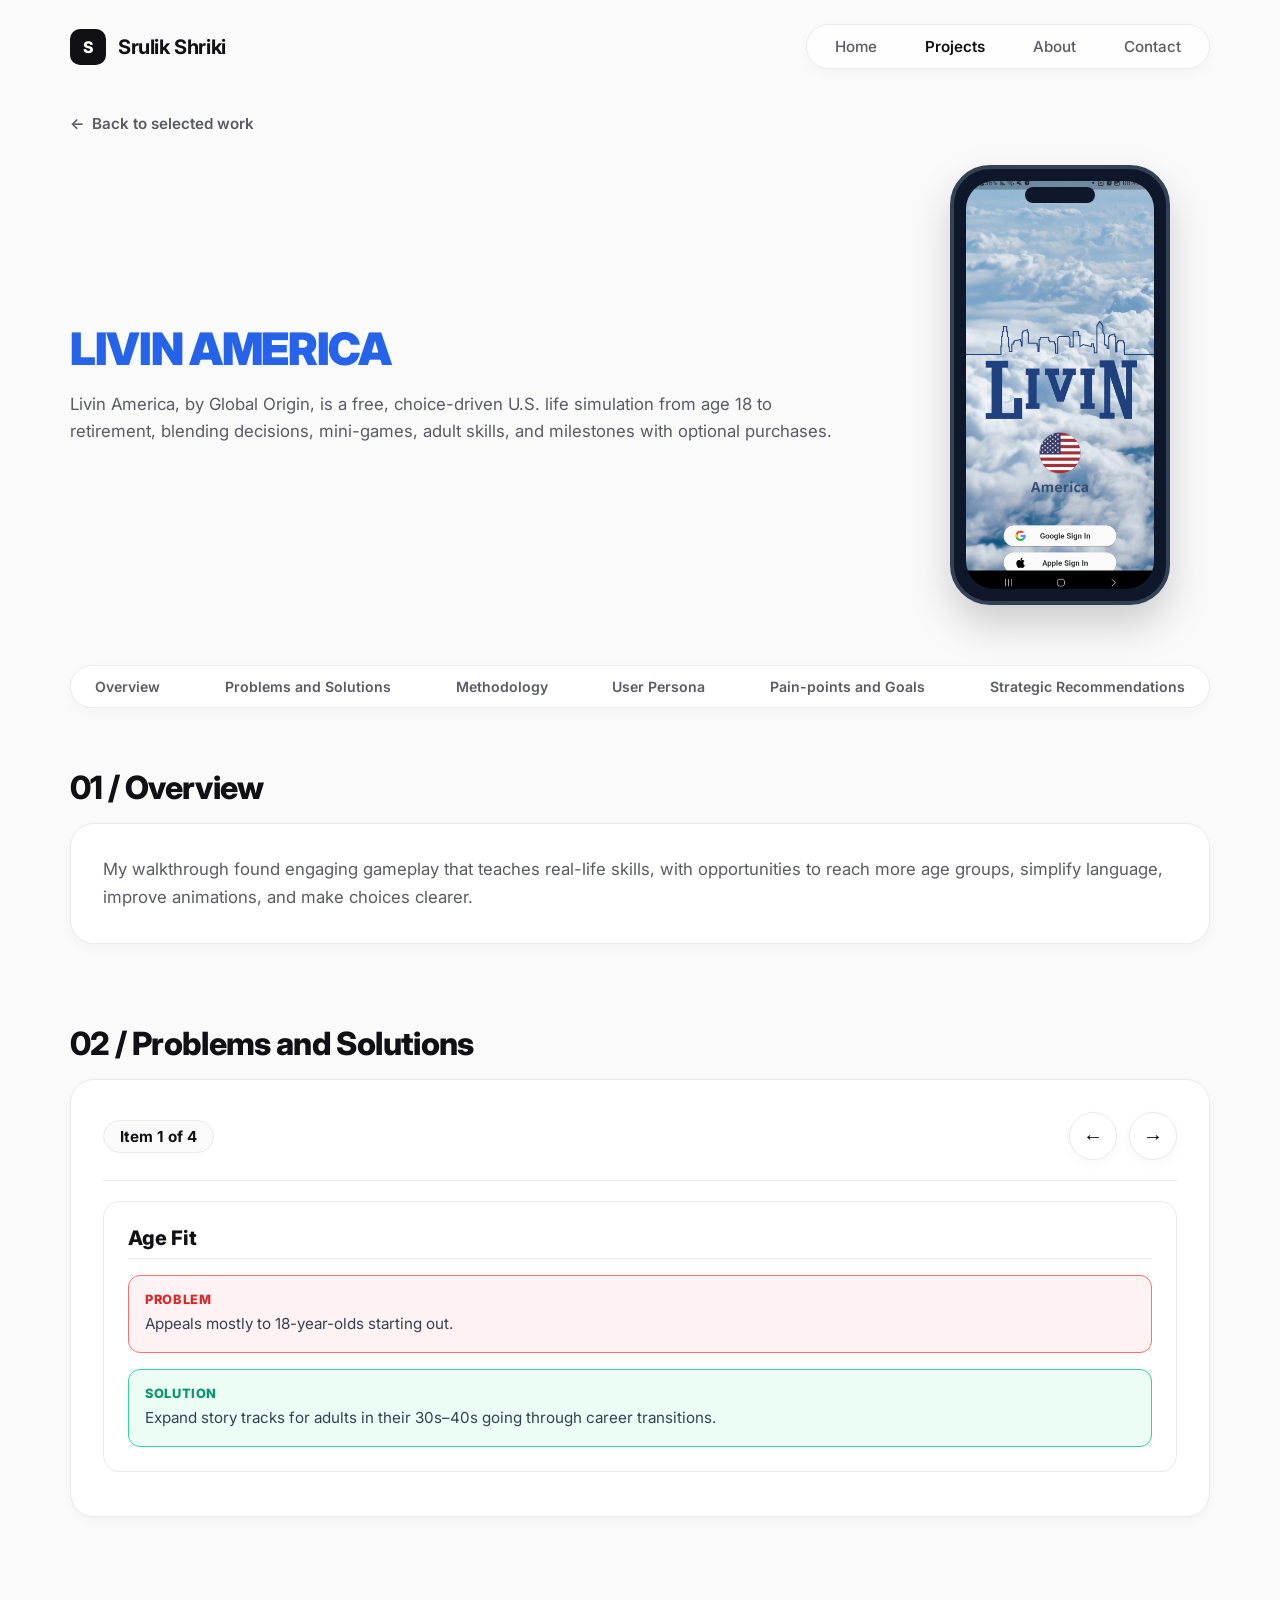
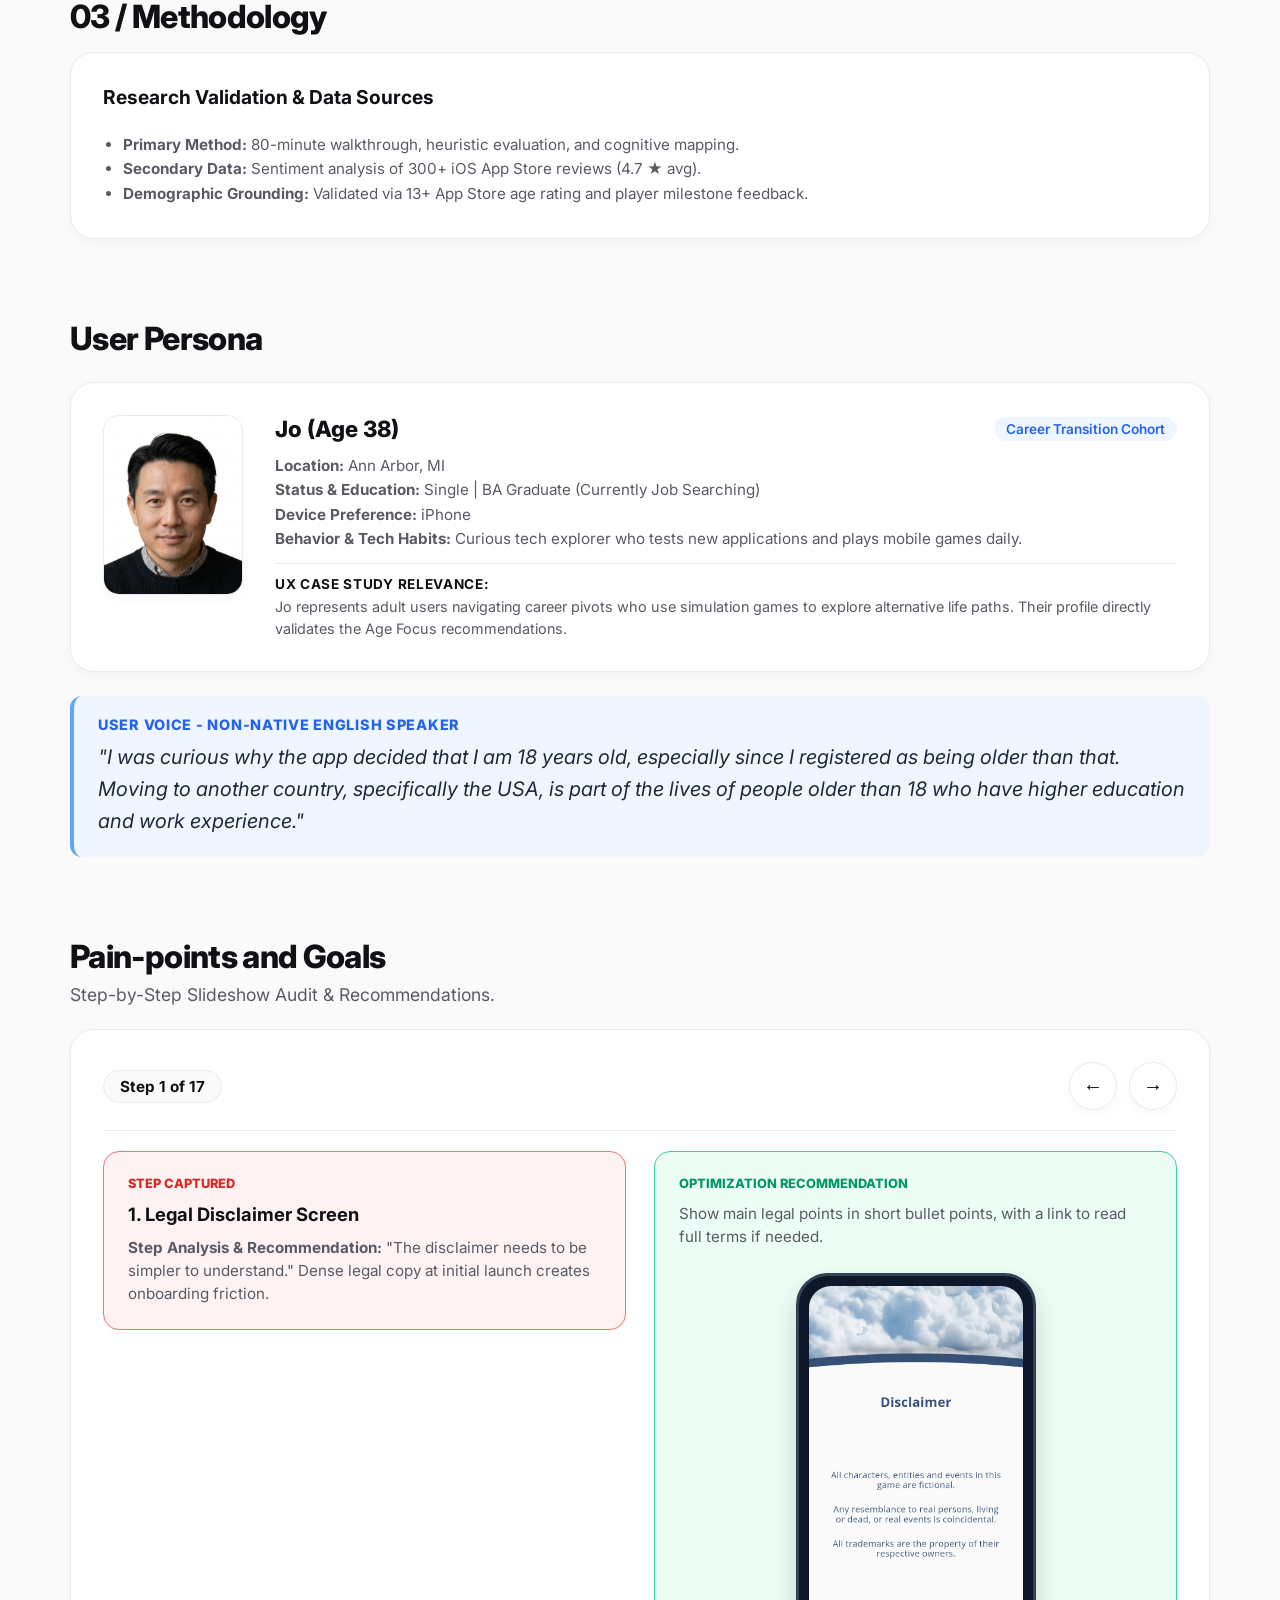
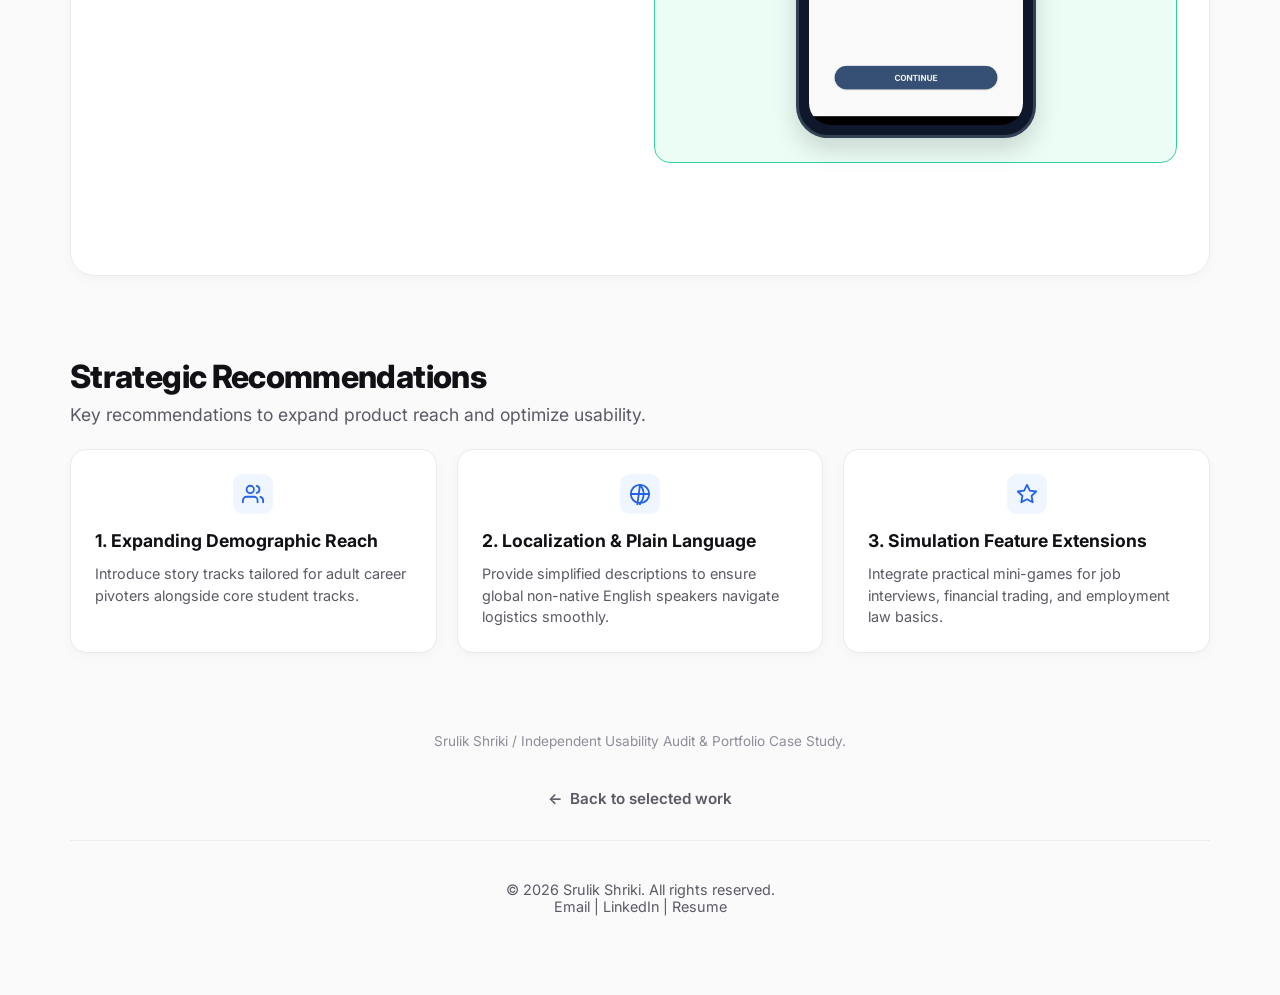
==== livinamerica.html @ aeac93d9 "Add files via upload" ====
<!DOCTYPE html>
<html lang="en">
<head>
  <meta charset="UTF-8">
  <meta name="viewport" content="width=device-width, initial-scale=1.0">
  <title>Livin' America Case Study - Srulik Shriki</title>
  <link rel="preconnect" href="https://fonts.googleapis.com">
  <link rel="preconnect" href="https://fonts.gstatic.com" crossorigin>
  <link href="https://fonts.googleapis.com/css2?family=Inter:wght@400;500;600;700;800&display=swap" rel="stylesheet">
  
  <style>
    /* ==========================================================================
       Base Styles & Reset
       ========================================================================== */
    *, *::before, *::after {
      box-sizing: border-box;
      margin: 0;
      padding: 0;
    }

    :root {
      --bg-color: #FAFAFB;
      --card-bg: #FFFFFF;
      --card-border: #EAEAEF;
      --card-border-hover: #D1D1DF;
      --text-primary: #111115;
      --text-secondary: #5A5A65;
      --text-muted: #8E8E9A;
      --highlight-bg: #EAE3F7;
      --tag-bg: #F1EFF8;
      --tag-text: #4A4458;
      --font-main: 'Inter', -apple-system, BlinkMacSystemFont, "Segoe UI", Roboto, sans-serif;
      --radius-large: 24px;
      --radius-medium: 16px;
      --radius-pill: 999px;
      --transition: all 0.35s cubic-bezier(0.16, 1, 0.3, 1);
      --shadow-sm: 0 4px 12px rgba(0, 0, 0, 0.03);
      --shadow-md: 0 8px 24px rgba(0, 0, 0, 0.04);
      --shadow-lg: 0 16px 36px rgba(0, 0, 0, 0.08);

      --red-border: #F87171;
      --red-bg: #FEF2F2;
      --red-text: #DC2626;

      --green-border: #34D399;
      --green-bg: #ECFDF5;
      --green-text: #059669;

      --blue-border: #60A5FA;
      --blue-bg: #EFF6FF;
      --blue-text: #2563EB;

      --ease-framer: cubic-bezier(0.16, 1, 0.3, 1);
    }

    html {
      scroll-behavior: smooth;
      font-size: 16px;
      background-color: var(--bg-color);
      color: var(--text-primary);
      font-family: var(--font-main);
      -webkit-font-smoothing: antialiased;
    }

    body {
      min-height: 100vh;
      display: flex;
      flex-direction: column;
      align-items: center;
      padding: 0 40px 80px 40px;
    }

    .page-wrapper {
      width: 100%;
      max-width: 1140px;
    }

    a {
      color: inherit;
      text-decoration: none;
    }

    /* Header & Navbar */
    .navbar {
      position: sticky;
      top: 0;
      z-index: 100;
      width: 100%;
      max-width: 1140px;
      padding: 24px 0;
      background: rgba(250, 250, 251, 0.95);
      backdrop-filter: blur(12px);
      -webkit-backdrop-filter: blur(12px);
      margin-bottom: 20px;
    }

    .nav-container {
      display: flex;
      justify-content: space-between;
      align-items: center;
    }

    .logo {
      display: flex;
      align-items: center;
      gap: 12px;
      font-weight: 700;
      font-size: 1.25rem;
      letter-spacing: -0.02em;
    }

    .logo-mark {
      width: 36px;
      height: 36px;
      background: var(--text-primary);
      color: #FFFFFF;
      border-radius: 10px;
      display: flex;
      align-items: center;
      justify-content: center;
      font-size: 1rem;
      font-weight: 800;
    }

    .nav-links {
      display: flex;
      gap: 32px;
      align-items: center;
      background: rgba(255, 255, 255, 0.85);
      padding: 8px 20px;
      border: 1px solid var(--card-border);
      border-radius: var(--radius-pill);
      box-shadow: var(--shadow-sm);
    }

    .nav-links a {
      font-size: 0.95rem;
      font-weight: 500;
      color: var(--text-secondary);
      transition: var(--transition);
      padding: 4px 8px;
      border-radius: 6px;
    }

    .nav-links a:hover,
    .nav-links a.active {
      color: var(--text-primary);
      font-weight: 600;
    }

    /* Back Link */
    .back-link {
      display: inline-flex;
      align-items: center;
      gap: 8px;
      font-size: 0.95rem;
      font-weight: 600;
      color: var(--text-secondary);
      margin-bottom: 32px;
      transition: var(--transition);
    }

    .back-link .arrow {
      display: inline-block;
      transition: transform 0.3s var(--ease-framer);
    }

    .back-link:hover {
      color: var(--text-primary);
    }

    .back-link:hover .arrow {
      transform: translateX(-5px);
    }

    /* Scroll Reveal Animations matching index.html */
    .scroll-reveal {
      opacity: 0;
      transform: translateY(30px);
      transition: opacity 0.8s var(--ease-framer), transform 0.8s var(--ease-framer);
      will-change: opacity, transform;
    }

    .scroll-reveal.is-visible {
      opacity: 1;
      transform: translateY(0);
    }

    /* Hero Section with elongated iPhone mockup */
    .case-hero-v2 {
      display: grid;
      grid-template-columns: 1fr 300px;
      gap: 48px;
      align-items: center;
      margin-bottom: 60px;
    }

    .hero-left-col {
      display: flex;
      flex-direction: column;
      gap: 16px;
      justify-content: center;
    }

    .app-title {
      font-size: 2.8rem;
      font-weight: 900;
      letter-spacing: -0.03em;
      color: #2563EB;
      text-transform: uppercase;
      line-height: 1.1;
    }

    .hero-description {
      font-size: 1.05rem;
      line-height: 1.6;
      color: var(--text-secondary);
    }

    .hero-right-col {
      display: flex;
      justify-content: center;
      align-items: center;
    }

    .iphone-mockup {
      width: 220px;
      height: 440px;
      background: #0F172A;
      border-radius: 40px;
      padding: 12px;
      box-shadow: 0 20px 40px rgba(0, 0, 0, 0.18);
      border: 4px solid #334155;
      position: relative;
    }

    .iphone-notch {
      position: absolute;
      top: 18px;
      left: 50%;
      transform: translateX(-50%);
      width: 70px;
      height: 16px;
      background: #0F172A;
      border-radius: 10px;
      z-index: 10;
    }

    .iphone-screen {
      width: 100%;
      height: 100%;
      background: #FFFFFF;
      border-radius: 28px;
      overflow: hidden;
    }

    .hero-screen-img {
      width: 100%;
      height: 100%;
      object-fit: cover;
      display: block;
    }

    /* Subpage Navigation Bar */
    .subpage-nav {
      position: sticky;
      top: 84px;
      z-index: 80;
      display: flex;
      justify-content: space-between;
      gap: 12px;
      background: var(--card-bg);
      border: 1px solid var(--card-border);
      border-radius: var(--radius-pill);
      padding: 12px 24px;
      margin-bottom: 60px;
      box-shadow: var(--shadow-sm);
      overflow-x: auto;
    }

    .subpage-nav a {
      font-size: 0.88rem;
      font-weight: 600;
      color: var(--text-secondary);
      transition: var(--transition);
      white-space: nowrap;
    }

    .subpage-nav a:hover {
      color: var(--text-primary);
    }

    /* Content Sections General */
    .content-section {
      margin-bottom: 80px;
      scroll-margin-top: 160px;
    }

    .section-heading h2 {
      font-size: 2rem;
      font-weight: 800;
      letter-spacing: -0.02em;
      margin-bottom: 16px;
    }

    .section-lead {
      font-size: 1.1rem;
      color: var(--text-secondary);
      margin-top: -8px;
      margin-bottom: 24px;
    }

    /* 01 / OVERVIEW */
    .overview-body-card {
      background: var(--card-bg);
      border: 1px solid var(--card-border);
      border-radius: var(--radius-large);
      padding: 32px;
      box-shadow: var(--shadow-sm);
      display: flex;
      flex-direction: column;
      gap: 16px;
    }

    .overview-text-paragraph {
      font-size: 1.05rem;
      line-height: 1.65;
      color: var(--text-secondary);
    }

    /* 02 / PROBLEMS AND SOLUTIONS SLIDESHOW */
    .ps-slider-container {
      background: var(--card-bg);
      border: 1px solid var(--card-border);
      border-radius: var(--radius-large);
      padding: 32px;
      box-shadow: var(--shadow-sm);
    }

    .ps-slider-wrapper {
      display: flex;
      gap: 24px;
      overflow-x: auto;
      scroll-snap-type: x mandatory;
      padding-bottom: 12px;
      scroll-behavior: smooth;
    }

    .ps-slide-item {
      flex: 0 0 100%;
      scroll-snap-align: start;
    }

    .ps-card {
      background: var(--card-bg);
      border: 1px solid var(--card-border);
      border-radius: var(--radius-medium);
      padding: 24px;
      display: flex;
      flex-direction: column;
      gap: 16px;
    }

    .ps-card-title {
      font-size: 1.25rem;
      font-weight: 800;
      color: var(--text-primary);
      border-bottom: 1px solid var(--card-border);
      padding-bottom: 8px;
    }

    .ps-box {
      border-radius: 12px;
      padding: 16px;
      display: flex;
      flex-direction: column;
      gap: 6px;
    }

    .ps-box-problem {
      border: 1px solid var(--red-border);
      background-color: var(--red-bg);
    }

    .ps-box-solution {
      border: 1px solid var(--green-border);
      background-color: var(--green-bg);
    }

    .ps-label {
      font-size: 0.8rem;
      font-weight: 800;
      text-transform: uppercase;
      letter-spacing: 0.05em;
    }

    .ps-label.problem { color: var(--red-text); }
    .ps-label.solution { color: var(--green-text); }

    .ps-text {
      font-size: 0.95rem;
      color: #334155;
      line-height: 1.5;
    }

    /* 03 / USER PERSONA UNIFIED CARD */
    .persona-unified-card {
      background: var(--card-bg);
      border: 1px solid var(--card-border);
      border-radius: var(--radius-large);
      padding: 32px;
      box-shadow: var(--shadow-sm);
      display: flex;
      gap: 32px;
      align-items: flex-start;
      margin-top: 24px;
    }

    .persona-avatar-wrapper {
      width: 140px;
      height: 180px;
      flex-shrink: 0;
      border-radius: 16px;
      overflow: hidden;
      border: 1px solid var(--card-border);
      box-shadow: var(--shadow-sm);
    }

    .persona-avatar-img {
      width: 100%;
      height: 100%;
      object-fit: cover;
      display: block;
    }

    .persona-info-content {
      flex: 1;
      display: flex;
      flex-direction: column;
      gap: 12px;
    }

    .persona-header-row {
      display: flex;
      justify-content: space-between;
      align-items: center;
      flex-wrap: wrap;
      gap: 12px;
    }

    .persona-name {
      font-size: 1.4rem;
      font-weight: 800;
      color: var(--text-primary);
    }

    .persona-badge {
      font-size: 0.85rem;
      font-weight: 600;
      color: var(--blue-text);
      background: var(--blue-bg);
      padding: 4px 12px;
      border-radius: var(--radius-pill);
    }

    .persona-details-list {
      color: var(--text-secondary);
      font-size: 0.95rem;
      line-height: 1.6;
      list-style-type: none;
      padding-left: 0;
    }

    .user-voice-card {
      margin-top: 24px;
      background: var(--blue-bg);
      border-left: 4px solid var(--blue-border);
      border-radius: 12px;
      padding: 20px 24px;
    }

    .user-voice-title {
      font-size: 0.9rem;
      font-weight: 800;
      color: var(--blue-text);
      text-transform: uppercase;
      letter-spacing: 0.05em;
      margin-bottom: 8px;
    }

    .user-voice-quote {
      font-size: 20px;
      font-style: italic;
      color: #1E293B;
      line-height: 1.6;
    }

    /* 04 / SLIDESHOW AUDIT (PAIN-POINTS & GOALS) */
    .slideshow-container {
      background: var(--card-bg);
      border: 1px solid var(--card-border);
      border-radius: var(--radius-large);
      padding: 32px;
      box-shadow: var(--shadow-sm);
    }

    /* Accessible Slider Controls Bar Below Navbar */
    .slider-header-wrapper {
      display: flex;
      justify-content: space-between;
      align-items: center;
      padding-bottom: 20px;
      margin-bottom: 20px;
      border-bottom: 1px solid var(--card-border);
    }

    .slider-counter {
      font-size: 0.95rem;
      font-weight: 700;
      color: var(--text-primary);
      background: var(--bg-color);
      padding: 6px 16px;
      border-radius: var(--radius-pill);
      border: 1px solid var(--card-border);
    }

    .slider-controls { 
      display: flex; 
      gap: 12px; 
      z-index: 10;
    }

    .slide-btn {
      background: var(--card-bg);
      border: 1px solid var(--card-border);
      width: 48px;
      height: 48px;
      border-radius: 50%;
      font-size: 1.25rem;
      font-weight: 800;
      cursor: pointer;
      display: flex;
      align-items: center;
      justify-content: center;
      transition: var(--transition);
      box-shadow: var(--shadow-sm);
    }

    .slide-btn:hover {
      background: var(--text-primary);
      color: #FFFFFF;
      border-color: var(--text-primary);
      transform: translateY(-2px);
    }

    .slider-wrapper {
      display: flex;
      gap: 32px;
      overflow-x: auto;
      scroll-snap-type: x mandatory;
      padding-bottom: 24px;
      scroll-behavior: smooth;
    }

    .slide-item {
      flex: 0 0 100%;
      scroll-snap-align: start;
    }

    .showcase-grid {
      display: grid;
      grid-template-columns: 1fr 1fr;
      gap: 28px;
      align-items: start;
    }

    .showcase-card {
      padding: 24px;
      border-radius: var(--radius-medium);
      border: 1px solid;
      display: flex;
      flex-direction: column;
      gap: 12px;
    }

    .card-prob { border-color: var(--red-border); background: var(--red-bg); }
    .card-sol { border-color: var(--green-border); background: var(--green-bg); }

    .sc-tag { font-size: 0.8rem; font-weight: 800; text-transform: uppercase; }
    .sc-tag.text-red { color: var(--red-text); }
    .sc-tag.text-green { color: var(--green-text); }

    .step-title {
      font-size: 1.15rem;
      font-weight: 700;
      color: var(--text-primary);
    }

    .step-desc {
      font-size: 0.95rem;
      color: var(--text-secondary);
      line-height: 1.5;
    }

    /* Smartphone Frame Inside Slideshow */
    .smartphone-mockup {
      width: 100%;
      max-width: 240px;
      margin: 12px auto 0 auto;
      background: #0F172A;
      border-radius: 32px;
      padding: 10px;
      box-shadow: 0 12px 24px rgba(0, 0, 0, 0.15);
      border: 3px solid #334155;
      position: relative;
    }

    .smartphone-screen {
      width: 100%;
      aspect-ratio: 9 / 18.5;
      background: #FFFFFF;
      border-radius: 22px;
      overflow: hidden;
      display: flex;
      align-items: center;
      justify-content: center;
      position: relative;
    }

    .screen-img {
      width: 100%;
      height: 100%;
      object-fit: cover;
      display: block;
    }

    /* Toggle Image Viewer for Step 15 */
    .toggle-phone-screen .screen-img-front,
    .toggle-phone-screen .screen-img-back {
      position: absolute;
      top: 0;
      left: 0;
      width: 100%;
      height: 100%;
      transition: opacity 0.4s ease-in-out;
    }

    .toggle-phone-screen .screen-img-front { opacity: 1; z-index: 2; }
    .toggle-phone-screen .screen-img-back { opacity: 0; z-index: 1; }

    .toggle-phone-screen.is-toggled .screen-img-front { opacity: 0; z-index: 1; }
    .toggle-phone-screen.is-toggled .screen-img-back { opacity: 1; z-index: 2; }

    .flip-hint {
      text-align: center;
      font-size: 0.85rem;
      font-weight: 600;
      color: var(--blue-text);
      margin-top: 12px;
    }

    /* 05 / STRATEGIC RECOMMENDATIONS (Concise with SVGs) */
    .recommendations-grid {
      display: grid;
      grid-template-columns: repeat(3, 1fr);
      gap: 20px;
    }

    .rec-card {
      background: var(--card-bg);
      border: 1px solid var(--card-border);
      border-radius: var(--radius-medium);
      padding: 24px;
      display: flex;
      flex-direction: column;
      gap: 12px;
      box-shadow: var(--shadow-sm);
    }

    .rec-icon {
      width: 40px;
      height: 40px;
      border-radius: 10px;
      background: var(--blue-bg);
      display: flex;
      align-items: center;
      justify-content: center;
      margin: 0 auto 4px;
    }

    .rec-icon svg {
      width: 22px;
      height: 22px;
      stroke: var(--blue-text);
      fill: none;
      stroke-width: 2;
      stroke-linecap: round;
      stroke-linejoin: round;
    }

    .rec-card h4 {
      font-size: 1.1rem;
      font-weight: 700;
    }

    .rec-card p {
      font-size: 0.9rem;
      color: var(--text-secondary);
      line-height: 1.5;
    }

    /* Footer & Disclaimer */
    .author-disclaimer {
      font-size: 0.85rem;
      color: var(--text-muted);
      text-align: center;
      margin-bottom: 40px;
    }

    .bottom-nav { display: flex; justify-content: center; }

    .footer {
      margin-top: auto;
      padding-top: 40px;
      border-top: 1px solid var(--card-border);
      text-align: center;
      width: 100%;
      max-width: 1140px;
      color: var(--text-secondary);
      font-size: 0.9rem;
    }

    /* Responsive Media Queries */
    @media (max-width: 960px) {
      body { padding: 0 20px 40px 20px; }
      .case-hero-v2, .showcase-grid, .persona-unified-card, .recommendations-grid {
        grid-template-columns: 1fr;
      }
      .persona-avatar-wrapper {
        width: 100%;
        height: 220px;
      }
      .subpage-nav { display: none; }
    }
  </style>
</head>
<body>

  <!-- Navigation Bar -->
  <header class="navbar">
    <div class="nav-container">
      <a href="index.html" class="logo">
        <div class="logo-mark">S</div>
        <span>Srulik Shriki</span>
      </a>
      <nav class="nav-links">
        <a href="index.html">Home</a>
        <a href="index.html#projects" class="active">Projects</a>
        <a href="index.html#about">About</a>
        <a href="index.html#footer">Contact</a>
      </nav>
    </div>
  </header>

  <main class="page-wrapper">
    <!-- Back Link -->
    <a href="index.html#projects" class="back-link">
      <span class="arrow">←</span> Back to selected work
    </a>

    <!-- Part 1: Intro Section -->
    <section class="case-hero-v2 scroll-reveal">
      <!-- Left Side -->
      <div class="hero-left-col">
        <h1 class="app-title">LIVIN AMERICA</h1>
        <p class="hero-description">
          Livin America, by Global Origin, is a free, choice-driven U.S. life simulation from age 18 to retirement, blending decisions, mini-games, adult skills, and milestones with optional purchases.
        </p>
      </div>

      <!-- Right Side -->
      <div class="hero-right-col">
        <div class="iphone-mockup">
          <div class="iphone-notch"></div>
          <div class="iphone-screen">
            <img src="./gallery/2.jpg" alt="Livin America App Screenshot" class="hero-screen-img">
          </div>
        </div>
      </div>
    </section>

    <!-- Subpage Navigation Anchors -->
    <nav class="subpage-nav">
      <a href="#overview">Overview</a>
      <a href="#problems-solutions">Problems and Solutions</a>
      <a href="#methodology">Methodology</a>
      <a href="#user-persona">User Persona</a>
      <a href="#showcase">Pain-points and Goals</a>
      <a href="#recommendations">Strategic Recommendations</a>
    </nav>

    <!-- 01 / OVERVIEW -->
    <section id="overview" class="content-section scroll-reveal">
      <div class="section-heading">
        <h2>01 / Overview</h2>
      </div>
      <div class="overview-body-card">
        <p class="overview-text-paragraph">
          My walkthrough found engaging gameplay that teaches real-life skills, with opportunities to reach more age groups, simplify language, improve animations, and make choices clearer.
        </p>
      </div>
    </section>

    <!-- 02 / PROBLEMS AND SOLUTIONS (SLIDESHOW) -->
    <section id="problems-solutions" class="content-section scroll-reveal">
      <div class="section-heading">
        <h2>02 / Problems and Solutions</h2>
      </div>

      <div class="ps-slider-container">
        <div class="slider-header-wrapper">
          <span class="slider-counter" id="psSlideCounter">Item 1 of 4</span>
          <div class="slider-controls">
            <button class="slide-btn" id="psSlidePrev" aria-label="Previous Problem">←</button>
            <button class="slide-btn" id="psSlideNext" aria-label="Next Problem">→</button>
          </div>
        </div>

        <div class="ps-slider-wrapper" id="psSlider">
          <!-- Slide 1 -->
          <div class="ps-slide-item">
            <div class="ps-card">
              <h3 class="ps-card-title">Age Fit</h3>
              <div class="ps-box ps-box-problem">
                <span class="ps-label problem">Problem</span>
                <p class="ps-text">Appeals mostly to 18-year-olds starting out.</p>
              </div>
              <div class="ps-box ps-box-solution">
                <span class="ps-label solution">Solution</span>
                <p class="ps-text">Expand story tracks for adults in their 30s–40s going through career transitions.</p>
              </div>
            </div>
          </div>

          <!-- Slide 2 -->
          <div class="ps-slide-item">
            <div class="ps-card">
              <h3 class="ps-card-title">Language Barriers</h3>
              <div class="ps-box ps-box-problem">
                <span class="ps-label problem">Problem</span>
                <p class="ps-text">Slang and complex jargon trip up international players.</p>
              </div>
              <div class="ps-box ps-box-solution">
                <span class="ps-label solution">Solution</span>
                <p class="ps-text">Use plain language and clear context for non-native English speakers.</p>
              </div>
            </div>
          </div>

          <!-- Slide 3 -->
          <div class="ps-slide-item">
            <div class="ps-card">
              <h3 class="ps-card-title">Gameplay Variety</h3>
              <div class="ps-box ps-box-problem">
                <span class="ps-label problem">Problem</span>
                <p class="ps-text">Practical life choices can feel repetitive after early stages.</p>
              </div>
              <div class="ps-box ps-box-solution">
                <span class="ps-label solution">Solution</span>
                <p class="ps-text">Introduce interactive mini-games for interview practice, stock trading, and employment law.</p>
              </div>
            </div>
          </div>

          <!-- Slide 4 -->
          <div class="ps-slide-item">
            <div class="ps-card">
              <h3 class="ps-card-title">UI & Pacing Issues</h3>
              <div class="ps-box ps-box-problem">
                <span class="ps-label problem">Problem</span>
                <p class="ps-text">Fast auto-scrolling and cut-off login buttons disrupt player flow.</p>
              </div>
              <div class="ps-box ps-box-solution">
                <span class="ps-label solution">Solution</span>
                <p class="ps-text">Let players control text speed, smooth out animations, and fix layout spacing.</p>
              </div>
            </div>
          </div>
        </div>
      </div>
    </section>

    <!-- 03 / METHODOLOGY -->
    <section id="methodology" class="content-section scroll-reveal">
      <div class="section-heading">
        <h2>03 / Methodology</h2>
      </div>

      <div class="overview-body-card">
        <h3 style="font-size: 1.2rem; font-weight: 700; margin-bottom: 8px;">Research Validation & Data Sources</h3>
        <ul style="color: var(--text-secondary); font-size: 0.95rem; line-height: 1.6; padding-left: 20px;">
          <li><strong>Primary Method:</strong> 80-minute walkthrough, heuristic evaluation, and cognitive mapping.</li>
          <li><strong>Secondary Data:</strong> Sentiment analysis of 300+ iOS App Store reviews (4.7 ★ avg).</li>
          <li><strong>Demographic Grounding:</strong> Validated via 13+ App Store age rating and player milestone feedback.</li>
        </ul>
      </div>
    </section>

    <!-- USER PERSONA -->
    <section id="user-persona" class="content-section scroll-reveal">
      <div class="section-heading">
        <h2>User Persona</h2>
      </div>

      <div class="persona-unified-card">
        <div class="persona-avatar-wrapper">
          <img src="./gallery/persona2.jpg" alt="Jo User Persona" class="persona-avatar-img">
        </div>

        <div class="persona-info-content">
          <div class="persona-header-row">
            <h3 class="persona-name">Jo (Age 38)</h3>
            <span class="persona-badge">Career Transition Cohort</span>
          </div>

          <ul class="persona-details-list">
            <li><strong>Location:</strong> Ann Arbor, MI</li>
            <li><strong>Status & Education:</strong> Single | BA Graduate (Currently Job Searching)</li>
            <li><strong>Device Preference:</strong> iPhone</li>
            <li><strong>Behavior & Tech Habits:</strong> Curious tech explorer who tests new applications and plays mobile games daily.</li>
          </ul>

          <div style="border-top: 1px solid var(--card-border); padding-top: 12px;">
            <strong style="font-size: 0.85rem; text-transform: uppercase; letter-spacing: 0.05em; color: var(--text-primary); display: block; margin-bottom: 4px;">UX Case Study Relevance:</strong>
            <p style="margin: 0; font-size: 0.9rem; color: var(--text-secondary); line-height: 1.5;">
              Jo represents adult users navigating career pivots who use simulation games to explore alternative life paths. Their profile directly validates the Age Focus recommendations.
            </p>
          </div>
        </div>
      </div>

      <div class="user-voice-card">
        <div class="user-voice-title">User Voice - non-native English Speaker</div>
        <p class="user-voice-quote">
          "I was curious why the app decided that I am 18 years old, especially since I registered as being older than that. Moving to another country, specifically the USA, is part of the lives of people older than 18 who have higher education and work experience."
        </p>
      </div>
    </section>

    <!-- 04 / PAIN-POINTS AND GOALS (SLIDESHOW) -->
    <section id="showcase" class="content-section scroll-reveal">
      <div class="section-heading">
        <h2>Pain-points and Goals</h2>
        <p class="section-lead">Step-by-Step Slideshow Audit & Recommendations.</p>
      </div>

      <div class="slideshow-container">
        <!-- Safely positioned controls bar -->
        <div class="slider-header-wrapper">
          <span class="slider-counter" id="slideCounter">Step 1 of 17</span>
          <div class="slider-controls">
            <button class="slide-btn" id="slidePrev" aria-label="Previous Step">←</button>
            <button class="slide-btn" id="slideNext" aria-label="Next Step">→</button>
          </div>
        </div>

        <div class="slider-wrapper" id="auditSlider">

          <!-- Step 1 -->
          <div class="slide-item">
            <div class="showcase-grid">
              <div class="showcase-card card-prob">
                <span class="sc-tag text-red">Step Captured</span>
                <h3 class="step-title">1. Legal Disclaimer Screen</h3>
                <p class="step-desc"><strong>Step Analysis & Recommendation:</strong> "The disclaimer needs to be simpler to understand." Dense legal copy at initial launch creates onboarding friction.</p>
              </div>
              <div class="showcase-card card-sol">
                <span class="sc-tag text-green">Optimization Recommendation</span>
                <p class="step-desc">Show main legal points in short bullet points, with a link to read full terms if needed.</p>
                <div class="smartphone-mockup">
                  <div class="smartphone-screen">
                    <img src="./gallery/1.jpg" alt="Step 1 Legal Disclaimer Screen" class="screen-img">
                  </div>
                </div>
              </div>
            </div>
          </div>

          <!-- Step 2 -->
          <div class="slide-item">
            <div class="showcase-grid">
              <div class="showcase-card card-prob">
                <span class="sc-tag text-red">Step Captured</span>
                <h3 class="step-title">2. Login Options & Button Layout</h3>
                <p class="step-desc"><strong>Step Analysis & Recommendation:</strong> "The lower button is cut off. Add username/password option." Layout elements clipping on certain screen dimensions affect visual polish.</p>
              </div>
              <div class="showcase-card card-sol">
                <span class="sc-tag text-green">Optimization Recommendation</span>
                <p class="step-desc">Fix bottom spacing so buttons aren't cut off, and support standard login input fields.</p>
                <div class="smartphone-mockup">
                  <div class="smartphone-screen">
                    <img src="./gallery/2.jpg" alt="Step 2 Login Options Screen" class="screen-img">
                  </div>
                </div>
              </div>
            </div>
          </div>

          <!-- Step 3 -->
          <div class="slide-item">
            <div class="showcase-grid">
              <div class="showcase-card card-prob">
                <span class="sc-tag text-red">Step Captured</span>
                <h3 class="step-title">3. Google Login Transition Animation</h3>
                <p class="step-desc"><strong>Step Analysis & Recommendation:</strong> "The photo animation moved in a funky way and was slow." Transition timing following authentication shapes performance impression.</p>
              </div>
              <div class="showcase-card card-sol">
                <span class="sc-tag text-green">Optimization Recommendation</span>
                <p class="step-desc">Speed up loading animations and make them fade in smoothly without progress freezes.</p>
                <div class="smartphone-mockup">
                  <div class="smartphone-screen">
                    <img src="./gallery/3.jpg" alt="Step 3 Transition Screen" class="screen-img">
                  </div>
                </div>
              </div>
            </div>
          </div>

          <!-- Step 4 -->
          <div class="slide-item">
            <div class="showcase-grid">
              <div class="showcase-card card-prob">
                <span class="sc-tag text-red">Step Captured</span>
                <h3 class="step-title">4. Graduation Prompt Framing</h3>
                <p class="step-desc"><strong>Step Analysis & Recommendation:</strong> "Who are you... truly? Direction needed." Structural indicators orient players when encountering reflective story choices.</p>
              </div>
              <div class="showcase-card card-sol">
                <span class="sc-tag text-green">Optimization Recommendation</span>
                <p class="step-desc">Add a clear label like [Scenario Question] above the prompt and frame choices in first-person statements.</p>
                <div class="smartphone-mockup">
                  <div class="smartphone-screen">
                    <img src="./gallery/4.jpg" alt="Step 4 Graduation Prompt Screen" class="screen-img">
                  </div>
                </div>
              </div>
            </div>
          </div>

          <!-- Step 5 -->
          <div class="slide-item">
            <div class="showcase-grid">
              <div class="showcase-card card-prob">
                <span class="sc-tag text-red">Step Captured</span>
                <h3 class="step-title">5. Trait Selection Guidance & Mechanics</h3>
                <p class="step-desc"><strong>Step Analysis & Recommendation:</strong> "Can I select more than one trait?" Clear visual UI affordances establish single vs. multi-select expectations.</p>
              </div>
              <div class="showcase-card card-sol">
                <span class="sc-tag text-green">Optimization Recommendation</span>
                <p class="step-desc">Use standard radio buttons and add a short helper note explaining to pick only one trait.</p>
                <div class="smartphone-mockup">
                  <div class="smartphone-screen">
                    <img src="./gallery/5.jpg" alt="Step 5 Trait Selection Screen" class="screen-img">
                  </div>
                </div>
              </div>
            </div>
          </div>

          <!-- Step 6 -->
          <div class="slide-item">
            <div class="showcase-grid">
              <div class="showcase-card card-prob">
                <span class="sc-tag text-red">Step Captured</span>
                <h3 class="step-title">6. Microcopy & Global Accessibility ('Hazard Pay')</h3>
                <p class="step-desc"><strong>Step Analysis & Recommendation:</strong> "Love the humor! But non-native speakers might miss 'hazard pay'." Witty personality enriches brand while accessibility ensures global comprehension.</p>
              </div>
              <div class="showcase-card card-sol">
                <span class="sc-tag text-green">Optimization Recommendation</span>
                <p class="step-desc">Maintain the fun tone while ensuring core game rules are explained clearly for all audiences.</p>
                <div class="smartphone-mockup">
                  <div class="smartphone-screen">
                    <img src="./gallery/6.jpg" alt="Step 6 Microcopy Screen" class="screen-img">
                  </div>
                </div>
              </div>
            </div>
          </div>

          <!-- Step 7 -->
          <div class="slide-item">
            <div class="showcase-grid">
              <div class="showcase-card card-prob">
                <span class="sc-tag text-red">Step Captured</span>
                <h3 class="step-title">7. Family Wealth Text Logic</h3>
                <p class="step-desc"><strong>Step Analysis & Recommendation:</strong> "Sentences contradict with 'But' when they shouldn't." Conjunctions work best when highlighting explicit contrast.</p>
              </div>
              <div class="showcase-card card-sol">
                <span class="sc-tag text-green">Optimization Recommendation</span>
                <p class="step-desc">Rewrite text logic: "Everyone's story starts at the beginning... But not everyone starts with equal resources."</p>
                <div class="smartphone-mockup">
                  <div class="smartphone-screen">
                    <img src="./gallery/7.jpg" alt="Step 7 Family Wealth Screen" class="screen-img">
                  </div>
                </div>
              </div>
            </div>
          </div>

          <!-- Step 8 -->
          <div class="slide-item">
            <div class="showcase-grid">
              <div class="showcase-card card-prob">
                <span class="sc-tag text-red">Step Captured</span>
                <h3 class="step-title">8. Spinning Wheel Progress & Context</h3>
                <p class="step-desc"><strong>Step Analysis & Recommendation:</strong> "Waited 30 seconds and screen got stuck on 'Not bad...'." Progress freezes hurt trust; context prior to spinning sets expectation.</p>
              </div>
              <div class="showcase-card card-sol">
                <span class="sc-tag text-green">Optimization Recommendation</span>
                <p class="step-desc">Fix progress freeze bug and add context explaining why checking family wealth matters.</p>
                <div class="smartphone-mockup">
                  <div class="smartphone-screen">
                    <img src="./gallery/8.jpg" alt="Step 8 Spinning Wheel Screen" class="screen-img">
                  </div>
                </div>
              </div>
            </div>
          </div>

          <!-- Step 9 -->
          <div class="slide-item">
            <div class="showcase-grid">
              <div class="showcase-card card-prob">
                <span class="sc-tag text-red">Step Captured</span>
                <h3 class="step-title">9. Game Start Hook & Session Saving</h3>
                <p class="step-desc"><strong>Step Analysis & Recommendation:</strong> "Interactive phone call was exciting! What about saving my stage?" Session persistence ensures returning users resume progress seamlessly.</p>
              </div>
              <div class="showcase-card card-sol">
                <span class="sc-tag text-green">Optimization Recommendation</span>
                <p class="step-desc">Keep interactive phone call for new users, but auto-resume progress for returning accounts.</p>
                <p style="font-size: 0.85rem; color: var(--text-muted); font-style: italic; margin-top: 20px; text-align: center;">Visuals aren't available for this step.</p>
              </div>
            </div>
          </div>

          <!-- Step 10 -->
          <div class="slide-item">
            <div class="showcase-grid">
              <div class="showcase-card card-prob">
                <span class="sc-tag text-red">Step Captured</span>
                <h3 class="step-title">10. Player Age Consistency</h3>
                <p class="step-desc"><strong>Step Analysis & Recommendation:</strong> "App said I'm 18 even though I registered an older age." Dynamic story copy matching user input maintains narrative immersion.</p>
              </div>
              <div class="showcase-card card-sol">
                <span class="sc-tag text-green">Optimization Recommendation</span>
                <p class="step-desc">Dynamically inject the exact age entered during registration into narrative story text.</p>
                <div class="smartphone-mockup">
                  <div class="smartphone-screen">
                    <img src="./gallery/10.jpg" alt="Step 10 Age Screen" class="screen-img">
                  </div>
                </div>
              </div>
            </div>
          </div>

          <!-- Step 11 -->
          <div class="slide-item">
            <div class="showcase-grid">
              <div class="showcase-card card-prob">
                <span class="sc-tag text-red">Step Captured</span>
                <h3 class="step-title">11. City Selection Narrative & Airline Tie-in</h3>
                <p class="step-desc"><strong>Step Analysis & Recommendation:</strong> "Why is Chicago a great selection? Connect to American Airlines better." Atmospheric city details make partner integrations feel organic.</p>
              </div>
              <div class="showcase-card card-sol">
                <span class="sc-tag text-green">Optimization Recommendation</span>
                <p class="step-desc">Add city highlight details before seamlessly introducing the airline sponsor integration.</p>
                <div class="smartphone-mockup">
                  <div class="smartphone-screen">
                    <img src="./gallery/11.jpg" alt="Step 11 City Selection Screen" class="screen-img">
                  </div>
                </div>
              </div>
            </div>
          </div>

          <!-- Step 12 -->
          <div class="slide-item">
            <div class="showcase-grid">
              <div class="showcase-card card-prob">
                <span class="sc-tag text-red">Step Captured</span>
                <h3 class="step-title">12. Google Maps Zoom Sequence</h3>
                <p class="step-desc"><strong>Step Analysis & Recommendation:</strong> "Map starts already focused on Chicago." Starting zoomed out establishes visual storytelling of journey travel.</p>
              </div>
              <div class="showcase-card card-sol">
                <span class="sc-tag text-green">Optimization Recommendation</span>
                <p class="step-desc">Start camera zoomed out globally, then smoothly animate moving across continents to Chicago.</p>
                <div class="smartphone-mockup">
                  <div class="smartphone-screen">
                    <img src="./gallery/12.jpg" alt="Step 12 Google Maps Screen" class="screen-img">
                  </div>
                </div>
              </div>
            </div>
          </div>

          <!-- Step 13 -->
          <div class="slide-item">
            <div class="showcase-grid">
              <div class="showcase-card card-prob">
                <span class="sc-tag text-red">Step Captured</span>
                <h3 class="step-title">13. Customs Screen Pace & Touch Controls</h3>
                <p class="step-desc"><strong>Step Analysis & Recommendation:</strong> "Fast automatic text scroll made rules unreadable." Touch interruptions degrade reading control during informational steps.</p>
              </div>
              <div class="showcase-card card-sol">
                <span class="sc-tag text-green">Optimization Recommendation</span>
                <p class="step-desc">Allow manual drag-scrolling at player speed and remove interrupting warning overlays.</p>
                <div class="smartphone-mockup">
                  <div class="smartphone-screen">
                    <img src="./gallery/13.jpg" alt="Step 13 Customs Screen" class="screen-img">
                  </div>
                </div>
              </div>
            </div>
          </div>

          <!-- Step 14 -->
          <div class="slide-item">
            <div class="showcase-grid">
              <div class="showcase-card card-prob">
                <span class="sc-tag text-red">Step Captured</span>
                <h3 class="step-title">14. Apartment Options & Typography</h3>
                <p class="step-desc"><strong>Step Analysis & Recommendation:</strong> "Take it or keep looking wasn't explicit. Font sizes differed." Explicit trade-off labels and uniform font sizing reinforce clarity.</p>
              </div>
              <div class="showcase-card card-sol">
                <span class="sc-tag text-green">Optimization Recommendation</span>
                <p class="step-desc">Standardize button typography and label options clearly: 'Accept Free Apartment' vs 'Explore Upgrade'.</p>
                <div class="smartphone-mockup">
                  <div class="smartphone-screen">
                    <img src="./gallery/14.jpg" alt="Step 14 Apartment Selection Screen" class="screen-img">
                  </div>
                </div>
              </div>
            </div>
          </div>

          <!-- Step 15 with Updated Phrasing -->
          <div class="slide-item">
            <div class="showcase-grid">
              <div class="showcase-card card-prob">
                <span class="sc-tag text-red">Step Captured</span>
                <h3 class="step-title">15. Creative Career Paths & Information Cards</h3>
                <p class="step-desc"><strong>Player Observation:</strong> "I chose to work in Design, and there were only 2 options: architect and interior designer. I felt like I would like a representation of graphic designers. I thought that the information behind the cards was very helpful and detailed enough. I was able to make a sensible decision."</p>
                <p class="step-desc" style="margin-top: 4px;"><strong>Usability Context:</strong> The flip-card design pattern effectively informs player choices; expanding career options enhances creative representation.</p>
              </div>
              <div class="showcase-card card-sol">
                <span class="sc-tag text-green">Optimization Recommendation</span>
                <p class="step-desc"><strong>Optimization Idea:</strong> Keep flip card design, but add more creative job paths like Graphic Designer and UX/UI Designer.</p>
                
                <div class="smartphone-mockup" style="cursor: pointer;" onclick="toggleStep15Image()">
                  <div class="smartphone-screen toggle-phone-screen" id="phoneScreen15">
                    <img src="./gallery/15A.jpg" alt="Step 15A Architect View" class="screen-img screen-img-front">
                    <img src="./gallery/15B.jpg" alt="Step 15B Interior Designer View" class="screen-img screen-img-back">
                  </div>
                </div>
                <div class="flip-hint">👆 Click phone screen with the mouse to shift view between the captured Screens.</div>
              </div>
            </div>
          </div>

          <!-- Step 16 -->
          <div class="slide-item">
            <div class="showcase-grid">
              <div class="showcase-card card-prob">
                <span class="sc-tag text-red">Step Captured</span>
                <h3 class="step-title">16. Job Market Realism & Interview Concept</h3>
                <p class="step-desc"><strong>Step Analysis & Recommendation:</strong> "Job pool feels realistic. Would love an interview demonstration." Interactive hiring simulations build authentic engagement.</p>
              </div>
              <div class="showcase-card card-sol">
                <span class="sc-tag text-green">Optimization Recommendation</span>
                <p class="step-desc">Add recruitment mini-games and simulated recruiter interviews for practical life-skill practice.</p>
                <div class="smartphone-mockup">
                  <div class="smartphone-screen">
                    <img src="./gallery/16.jpg" alt="Step 16 Job Market Screen" class="screen-img">
                  </div>
                </div>
              </div>
            </div>
          </div>

          <!-- Step 17 -->
          <div class="slide-item">
            <div class="showcase-grid">
              <div class="showcase-card card-prob">
                <span class="sc-tag text-red">Step Captured</span>
                <h3 class="step-title">17. Demographic Representation Across Life Stages</h3>
                <p class="step-desc"><strong>Step Analysis & Recommendation:</strong> "Relocating to the USA happens across all age groups and experience levels." Multiple life-stage branches expand player market reach.</p>
              </div>
              <div class="showcase-card card-sol">
                <span class="sc-tag text-green">Optimization Recommendation</span>
                <p class="step-desc">Offer optional setup tracks (Student, Young Professional, Career Relocator) during onboarding.</p>
                <div class="smartphone-mockup">
                  <div class="smartphone-screen">
                    <img src="./gallery/17.jpg" alt="Step 17 Life Stages Screen" class="screen-img">
                  </div>
                </div>
              </div>
            </div>
          </div>

        </div>
      </div>
    </section>

    <!-- 05 / STRATEGIC RECOMMENDATIONS -->
    <section id="recommendations" class="content-section scroll-reveal">
      <div class="section-heading">
        <h2>Strategic Recommendations</h2>
        <p class="section-lead">Key recommendations to expand product reach and optimize usability.</p>
      </div>

      <div class="recommendations-grid">
        <!-- Point 1 -->
        <div class="rec-card">
          <div class="rec-icon">
            <svg viewBox="0 0 24 24">
              <path d="M17 21v-2a4 4 0 0 0-4-4H5a4 4 0 0 0-4 4v2"></path>
              <circle cx="9" cy="7" r="4"></circle>
              <path d="M23 21v-2a4 4 0 0 0-3-3.87"></path>
              <path d="M16 3.13a4 4 0 0 1 0 7.75"></path>
            </svg>
          </div>
          <h4>1. Expanding Demographic Reach</h4>
          <p>Introduce story tracks tailored for adult career pivoters alongside core student tracks.</p>
        </div>

        <!-- Point 2 -->
        <div class="rec-card">
          <div class="rec-icon">
            <svg viewBox="0 0 24 24">
              <circle cx="12" cy="12" r="10"></circle>
              <line x1="2" y1="12" x2="22" y2="12"></line>
              <path d="M12 2a15.3 15.3 0 0 1 4 10 15.3 15.3 0 0 1-4 10 15.3 15.3 0 0 1-4 10z"></path>
            </svg>
          </div>
          <h4>2. Localization & Plain Language</h4>
          <p>Provide simplified descriptions to ensure global non-native English speakers navigate logistics smoothly.</p>
        </div>

        <!-- Point 3 -->
        <div class="rec-card">
          <div class="rec-icon">
            <svg viewBox="0 0 24 24">
              <polygon points="12 2 15.09 8.26 22 9.27 17 14.14 18.18 21.02 12 17.77 5.82 21.02 7 14.14 2 9.27 8.91 8.26 12 2"></polygon>
            </svg>
          </div>
          <h4>3. Simulation Feature Extensions</h4>
          <p>Integrate practical mini-games for job interviews, financial trading, and employment law basics.</p>
        </div>
      </div>
    </section>

    <!-- Author Disclaimer & Back Navigation -->
    <div class="author-disclaimer scroll-reveal">
      Srulik Shriki / Independent Usability Audit & Portfolio Case Study.
    </div>

    <div class="bottom-nav">
      <a href="index.html#projects" class="back-link">
        <span class="arrow">←</span> Back to selected work
      </a>
    </div>

  </main>

  <!-- Interactive Scripts -->
  <script>
    // Step 15 Image Toggle Function
    function toggleStep15Image() {
      const screen = document.getElementById('phoneScreen15');
      if (screen) {
        screen.classList.toggle('is-toggled');
      }
    }

    document.addEventListener('DOMContentLoaded', () => {
      // 1. Audit Slideshow Controls (Pain-points section)
      const auditSlider = document.getElementById('auditSlider');
      const prevBtn = document.getElementById('slidePrev');
      const nextBtn = document.getElementById('slideNext');
      const counter = document.getElementById('slideCounter');
      const totalSlides = 17;

      if (auditSlider && prevBtn && nextBtn && counter) {
        const updateCounter = () => {
          const slideWidth = auditSlider.clientWidth;
          const currentSlide = Math.round(auditSlider.scrollLeft / slideWidth) + 1;
          counter.textContent = `Step ${Math.min(Math.max(currentSlide, 1), totalSlides)} of ${totalSlides}`;
        };

        prevBtn.addEventListener('click', () => {
          auditSlider.scrollBy({ left: -auditSlider.clientWidth, behavior: 'smooth' });
        });

        nextBtn.addEventListener('click', () => {
          auditSlider.scrollBy({ left: auditSlider.clientWidth, behavior: 'smooth' });
        });

        auditSlider.addEventListener('scroll', updateCounter);
      }

      // 2. Problems & Solutions Slider Controls
      const psSlider = document.getElementById('psSlider');
      const psPrevBtn = document.getElementById('psSlidePrev');
      const psNextBtn = document.getElementById('psSlideNext');
      const psCounter = document.getElementById('psSlideCounter');
      const psTotalSlides = 4;

      if (psSlider && psPrevBtn && psNextBtn && psCounter) {
        const updatePsCounter = () => {
          const slideWidth = psSlider.clientWidth;
          const currentSlide = Math.round(psSlider.scrollLeft / slideWidth) + 1;
          psCounter.textContent = `Item ${Math.min(Math.max(currentSlide, 1), psTotalSlides)} of ${psTotalSlides}`;
        };

        psPrevBtn.addEventListener('click', () => {
          psSlider.scrollBy({ left: -psSlider.clientWidth, behavior: 'smooth' });
        });

        psNextBtn.addEventListener('click', () => {
          psSlider.scrollBy({ left: psSlider.clientWidth, behavior: 'smooth' });
        });

        psSlider.addEventListener('scroll', updatePsCounter);
      }

      // 3. Scroll Reveal Observer matching index.html motion
      const revealElements = document.querySelectorAll('.scroll-reveal');
      const observer = new IntersectionObserver((entries) => {
        entries.forEach(entry => {
          if (entry.isIntersecting) {
            entry.target.classList.add('is-visible');
            observer.unobserve(entry.target);
          }
        });
      }, {
        threshold: 0.1,
        rootMargin: '0px 0px -40px 0px'
      });

      revealElements.forEach(el => observer.observe(el));
    });
  </script>

  <!-- Footer Section -->
  <footer id="footer" class="footer scroll-reveal">
    <p>© <span id="year"></span> Srulik Shriki. All rights reserved.</p>
    <div class="footer-links">
      <a href="mailto:ishriki@emich.edu">Email | </a>
      <a href="https://www.linkedin.com/in/srulik-shriki-858525204/" target="_blank">LinkedIn | </a>
      <a href="https://canva.link/yx0ch3mzbwve8dt" target="_blank">Resume</a>
    </div>
  </footer>

  <script>
    document.getElementById('year').textContent = new Date().getFullYear();
  </script>
</body>
</html>
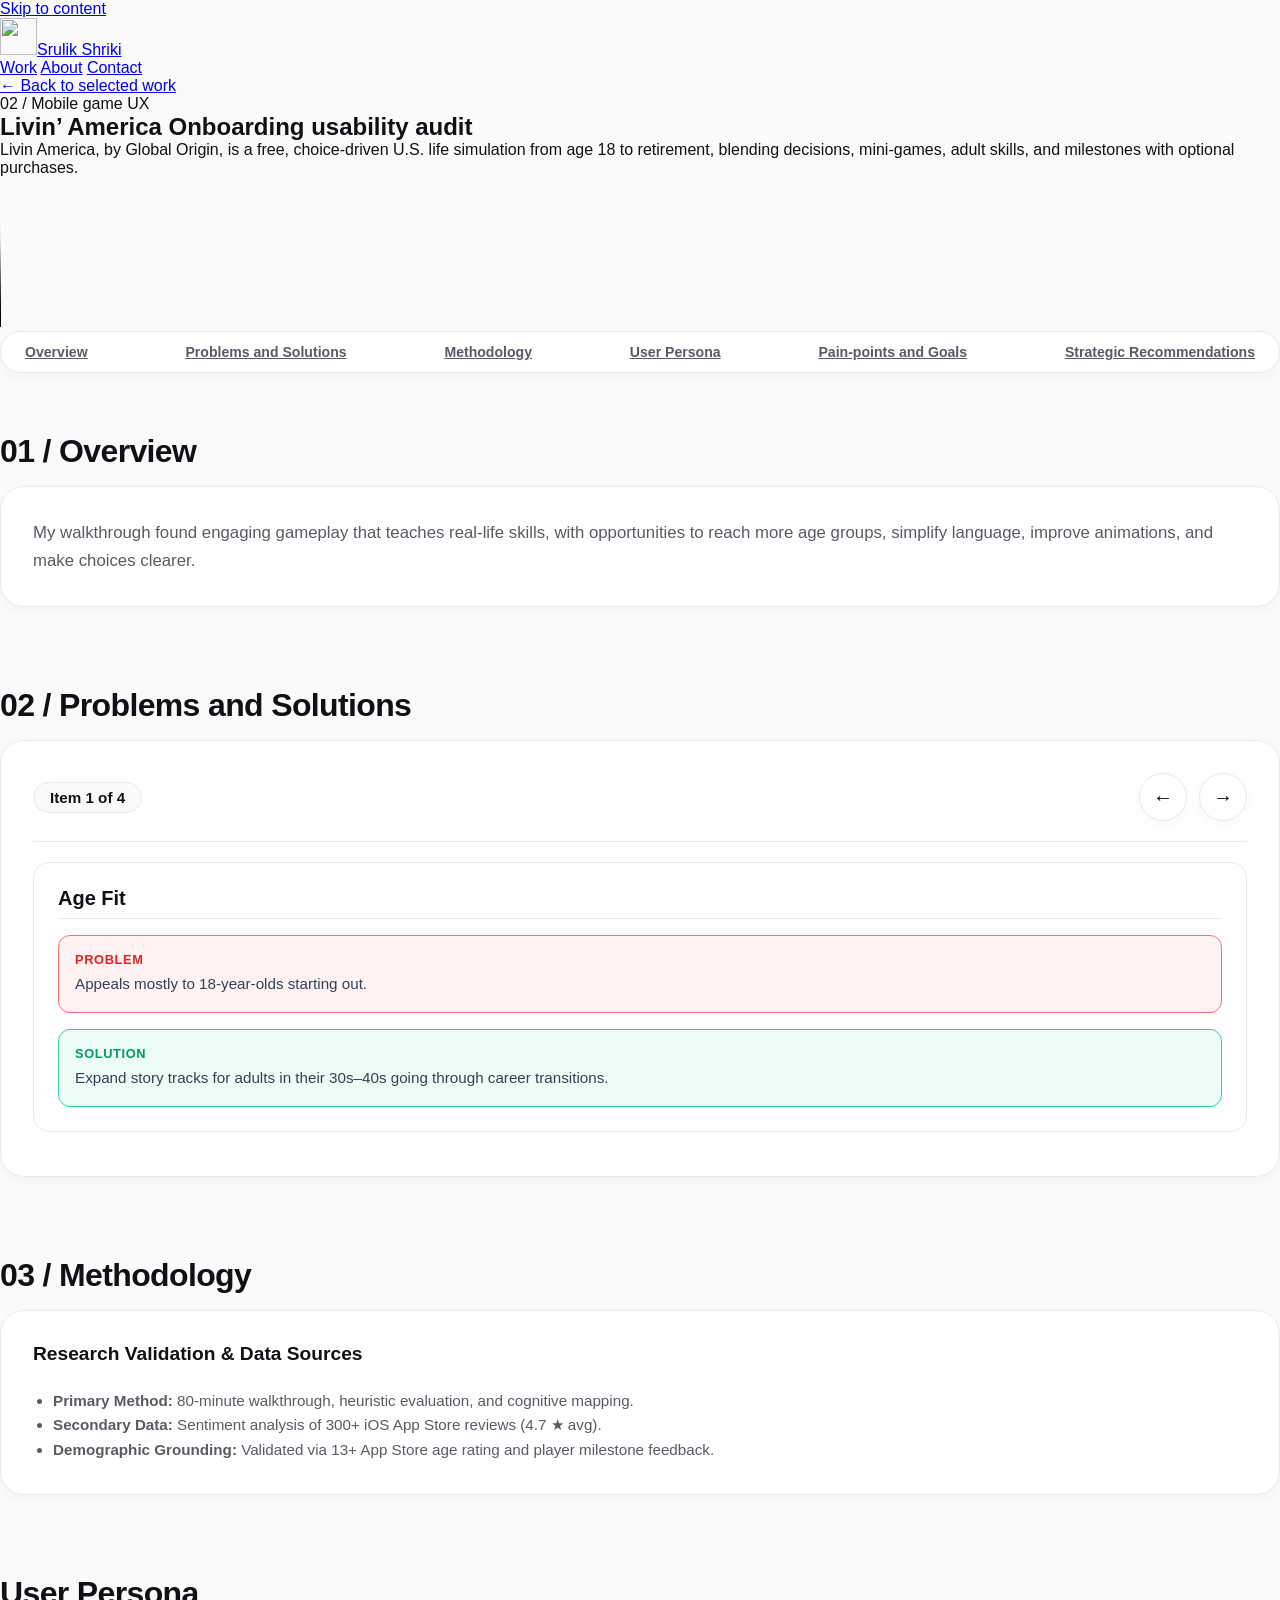
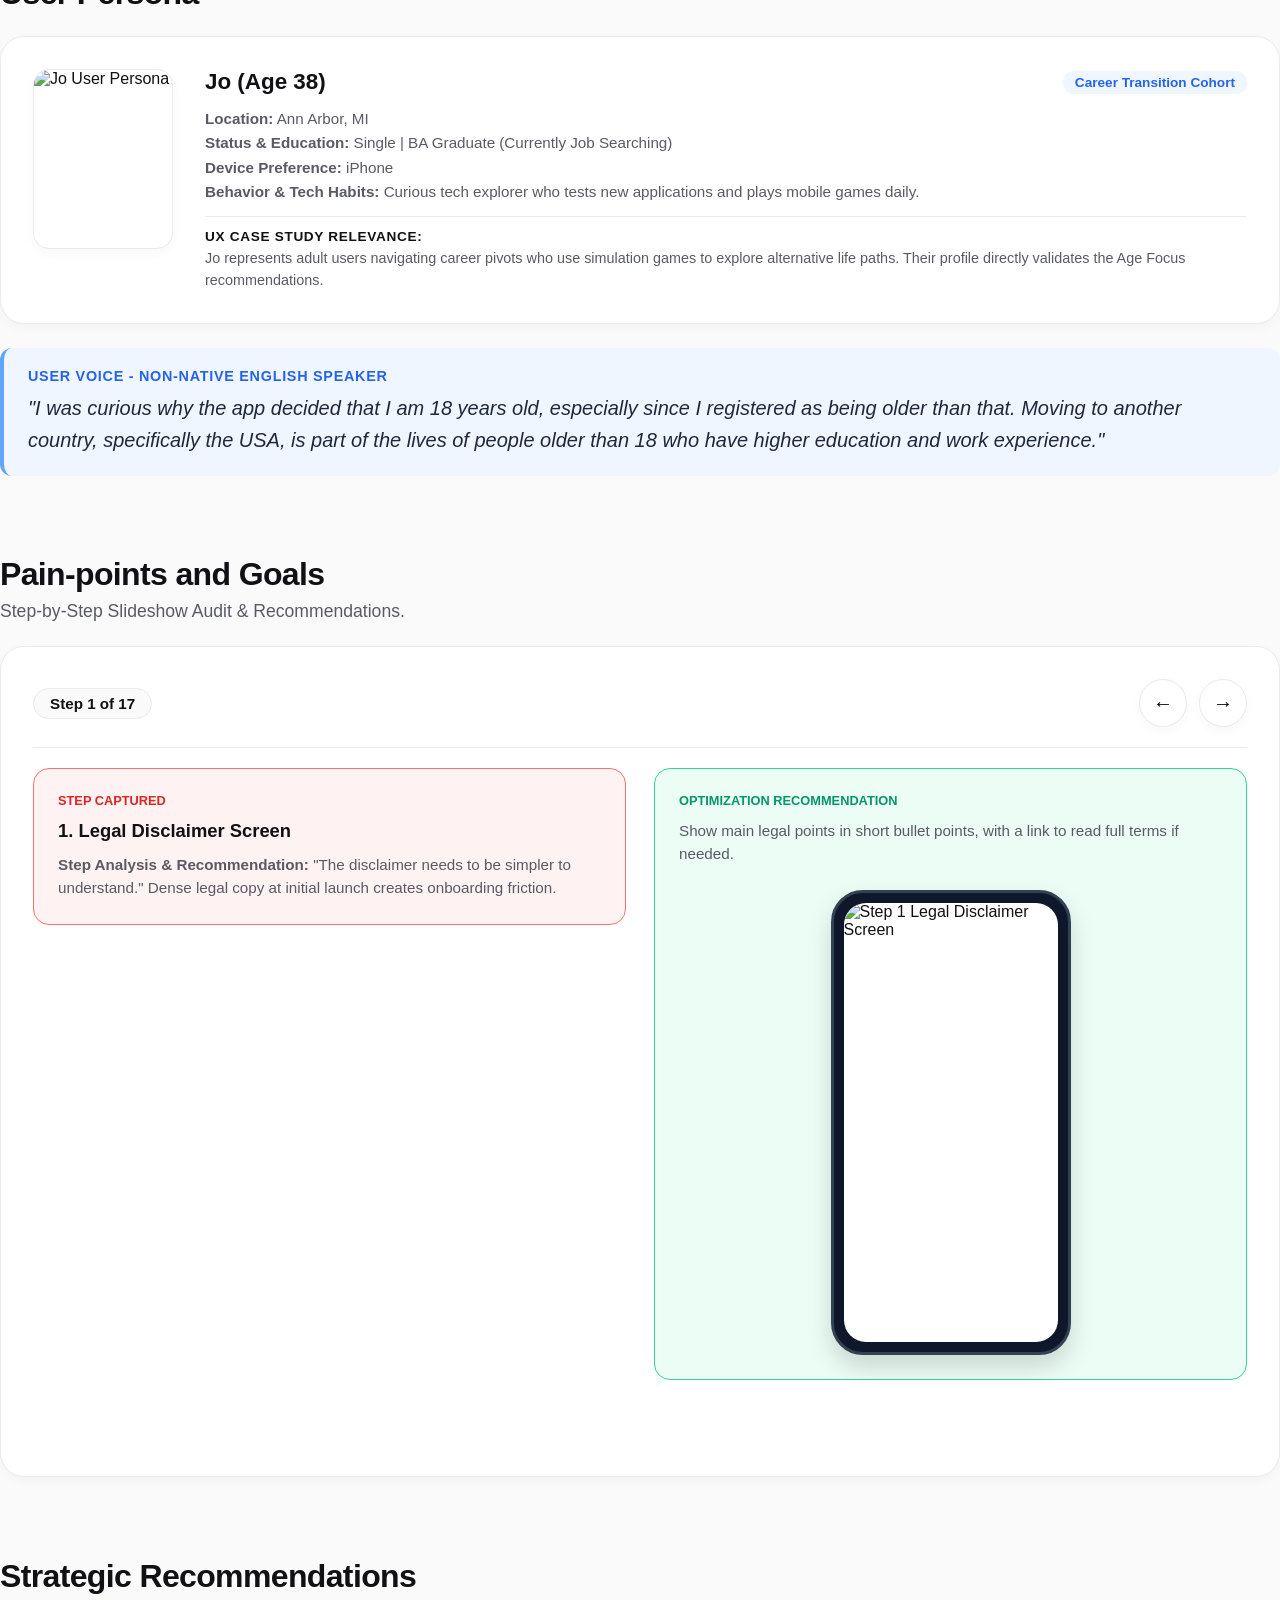
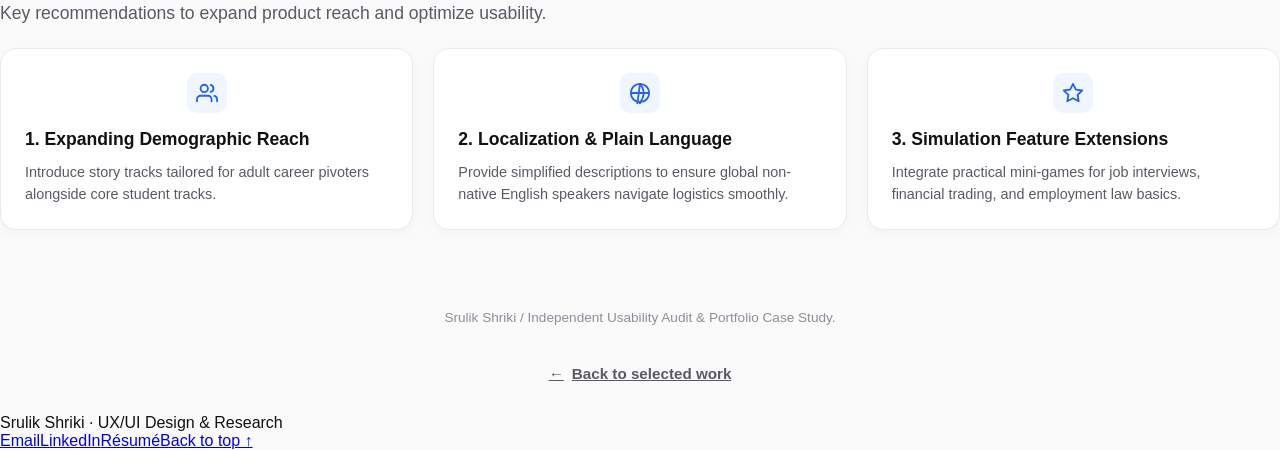
==== commit edb44112: "Add files via upload" ====
--- a/livinamerica.html
+++ b/livinamerica.html
@@ -4,10 +4,9 @@
   <meta charset="UTF-8">
   <meta name="viewport" content="width=device-width, initial-scale=1.0">
   <title>Livin' America Case Study - Srulik Shriki</title>
-  <link rel="preconnect" href="https://fonts.googleapis.com">
-  <link rel="preconnect" href="https://fonts.gstatic.com" crossorigin>
-  <link href="https://fonts.googleapis.com/css2?family=Inter:wght@400;500;600;700;800&display=swap" rel="stylesheet">
-  
+  <meta name="theme-color" content="#ffffff">
+  <link rel="icon" href="assets/home/srulik-mark.webp">
+  <link rel="stylesheet" href="assets/css/portfolio.css">
   <style>
     /* ==========================================================================
        Base Styles & Reset
@@ -62,92 +61,6 @@
       -webkit-font-smoothing: antialiased;
     }
 
-    body {
-      min-height: 100vh;
-      display: flex;
-      flex-direction: column;
-      align-items: center;
-      padding: 0 40px 80px 40px;
-    }
-
-    .page-wrapper {
-      width: 100%;
-      max-width: 1140px;
-    }
-
-    a {
-      color: inherit;
-      text-decoration: none;
-    }
-
-    /* Header & Navbar */
-    .navbar {
-      position: sticky;
-      top: 0;
-      z-index: 100;
-      width: 100%;
-      max-width: 1140px;
-      padding: 24px 0;
-      background: rgba(250, 250, 251, 0.95);
-      backdrop-filter: blur(12px);
-      -webkit-backdrop-filter: blur(12px);
-      margin-bottom: 20px;
-    }
-
-    .nav-container {
-      display: flex;
-      justify-content: space-between;
-      align-items: center;
-    }
-
-    .logo {
-      display: flex;
-      align-items: center;
-      gap: 12px;
-      font-weight: 700;
-      font-size: 1.25rem;
-      letter-spacing: -0.02em;
-    }
-
-    .logo-mark {
-      width: 36px;
-      height: 36px;
-      background: var(--text-primary);
-      color: #FFFFFF;
-      border-radius: 10px;
-      display: flex;
-      align-items: center;
-      justify-content: center;
-      font-size: 1rem;
-      font-weight: 800;
-    }
-
-    .nav-links {
-      display: flex;
-      gap: 32px;
-      align-items: center;
-      background: rgba(255, 255, 255, 0.85);
-      padding: 8px 20px;
-      border: 1px solid var(--card-border);
-      border-radius: var(--radius-pill);
-      box-shadow: var(--shadow-sm);
-    }
-
-    .nav-links a {
-      font-size: 0.95rem;
-      font-weight: 500;
-      color: var(--text-secondary);
-      transition: var(--transition);
-      padding: 4px 8px;
-      border-radius: 6px;
-    }
-
-    .nav-links a:hover,
-    .nav-links a.active {
-      color: var(--text-primary);
-      font-weight: 600;
-    }
-
     /* Back Link */
     .back-link {
       display: inline-flex;
@@ -160,7 +73,7 @@
       transition: var(--transition);
     }
 
-    .back-link .arrow {
+    .back-link .back-arrow {
       display: inline-block;
       transition: transform 0.3s var(--ease-framer);
     }
@@ -169,7 +82,7 @@
       color: var(--text-primary);
     }
 
-    .back-link:hover .arrow {
+    .back-link:hover .back-arrow {
       transform: translateX(-5px);
     }
 
@@ -184,81 +97,6 @@
     .scroll-reveal.is-visible {
       opacity: 1;
       transform: translateY(0);
-    }
-
-    /* Hero Section with elongated iPhone mockup */
-    .case-hero-v2 {
-      display: grid;
-      grid-template-columns: 1fr 300px;
-      gap: 48px;
-      align-items: center;
-      margin-bottom: 60px;
-    }
-
-    .hero-left-col {
-      display: flex;
-      flex-direction: column;
-      gap: 16px;
-      justify-content: center;
-    }
-
-    .app-title {
-      font-size: 2.8rem;
-      font-weight: 900;
-      letter-spacing: -0.03em;
-      color: #2563EB;
-      text-transform: uppercase;
-      line-height: 1.1;
-    }
-
-    .hero-description {
-      font-size: 1.05rem;
-      line-height: 1.6;
-      color: var(--text-secondary);
-    }
-
-    .hero-right-col {
-      display: flex;
-      justify-content: center;
-      align-items: center;
-    }
-
-    .iphone-mockup {
-      width: 220px;
-      height: 440px;
-      background: #0F172A;
-      border-radius: 40px;
-      padding: 12px;
-      box-shadow: 0 20px 40px rgba(0, 0, 0, 0.18);
-      border: 4px solid #334155;
-      position: relative;
-    }
-
-    .iphone-notch {
-      position: absolute;
-      top: 18px;
-      left: 50%;
-      transform: translateX(-50%);
-      width: 70px;
-      height: 16px;
-      background: #0F172A;
-      border-radius: 10px;
-      z-index: 10;
-    }
-
-    .iphone-screen {
-      width: 100%;
-      height: 100%;
-      background: #FFFFFF;
-      border-radius: 28px;
-      overflow: hidden;
-    }
-
-    .hero-screen-img {
-      width: 100%;
-      height: 100%;
-      object-fit: cover;
-      display: block;
     }
 
     /* Subpage Navigation Bar */
@@ -719,78 +557,53 @@
 
     .bottom-nav { display: flex; justify-content: center; }
 
-    .footer {
-      margin-top: auto;
-      padding-top: 40px;
-      border-top: 1px solid var(--card-border);
-      text-align: center;
-      width: 100%;
-      max-width: 1140px;
-      color: var(--text-secondary);
-      font-size: 0.9rem;
-    }
 
     /* Responsive Media Queries */
     @media (max-width: 960px) {
-      body { padding: 0 20px 40px 20px; }
-      .case-hero-v2, .showcase-grid, .persona-unified-card, .recommendations-grid {
+      .showcase-grid, .persona-unified-card, .recommendations-grid {
         grid-template-columns: 1fr;
       }
       .persona-avatar-wrapper {
         width: 100%;
         height: 220px;
       }
-      .subpage-nav { display: none; }
     }
   </style>
+  <link rel="stylesheet" href="assets/css/case-studies.css">
 </head>
-<body>
-
-  <!-- Navigation Bar -->
-  <header class="navbar">
-    <div class="nav-container">
-      <a href="index.html" class="logo">
-        <div class="logo-mark">S</div>
-        <span>Srulik Shriki</span>
-      </a>
-      <nav class="nav-links">
-        <a href="index.html">Home</a>
-        <a href="index.html#projects" class="active">Projects</a>
+<body id="top" class="case-page case-game">
+  <a class="skip" href="#main">Skip to content</a>
+  <header class="header">
+    <div class="wrap bar">
+      <a class="brand" href="index.html" aria-label="Srulik Shriki, home"><img src="assets/home/srulik-mark.webp" width="37" height="37" alt=""><span>Srulik Shriki</span></a>
+      <nav class="nav" aria-label="Main navigation">
+        <a href="index.html#projects">Work</a>
         <a href="index.html#about">About</a>
-        <a href="index.html#footer">Contact</a>
+        <a class="contact-nav" href="mailto:ishriki@emich.edu">Contact</a>
       </nav>
     </div>
   </header>
 
-  <main class="page-wrapper">
-    <!-- Back Link -->
-    <a href="index.html#projects" class="back-link">
-      <span class="arrow">←</span> Back to selected work
-    </a>
-
-    <!-- Part 1: Intro Section -->
-    <section class="case-hero-v2 scroll-reveal">
-      <!-- Left Side -->
-      <div class="hero-left-col">
-        <h1 class="app-title">LIVIN AMERICA</h1>
-        <p class="hero-description">
-          Livin America, by Global Origin, is a free, choice-driven U.S. life simulation from age 18 to retirement, blending decisions, mini-games, adult skills, and milestones with optional purchases.
-        </p>
-      </div>
-
-      <!-- Right Side -->
-      <div class="hero-right-col">
-        <div class="iphone-mockup">
-          <div class="iphone-notch"></div>
-          <div class="iphone-screen">
-            <img src="./gallery/2.jpg" alt="Livin America App Screenshot" class="hero-screen-img">
-          </div>
+  <main id="main" tabindex="-1">
+    <div class="case-intro">
+      <section class="wrap case-hero" aria-labelledby="case-title">
+        <div class="case-heading">
+          <a class="case-back" href="index.html#projects">← Back to selected work</a>
+          <p class="kicker">02 / Mobile game UX</p>
+          <h1 id="case-title">Livin’ America <span>Onboarding usability audit</span></h1>
+          <p class="hero-description">Livin America, by Global Origin, is a free, choice-driven U.S. life simulation from age 18 to retirement, blending decisions, mini-games, adult skills, and milestones with optional purchases.</p>
         </div>
-      </div>
-    </section>
-
-    <!-- Subpage Navigation Anchors -->
-    <nav class="subpage-nav">
+        <div class="case-art">
+          <video controls playsinline preload="none" poster="assets/home/livin-america.webp" aria-label="Livin’ America project demo">
+            <source src="gallery/livinamerica.mp4" type="video/mp4">
+            <a href="gallery/livinamerica.mp4">Watch the project demo</a>
+          </video>
+        </div>
+      </section>
+    </div>
+
+    <div class="wrap case-content">
+      <nav class="subpage-nav" aria-label="In this case study">
       <a href="#overview">Overview</a>
       <a href="#problems-solutions">Problems and Solutions</a>
       <a href="#methodology">Methodology</a>
@@ -1365,10 +1178,11 @@
 
     <div class="bottom-nav">
       <a href="index.html#projects" class="back-link">
-        <span class="arrow">←</span> Back to selected work
+        <span class="back-arrow" aria-hidden="true">←</span> Back to selected work
       </a>
     </div>
 
+    </div>
   </main>
 
   <!-- Interactive Scripts -->
@@ -1451,17 +1265,11 @@
   </script>
 
   <!-- Footer Section -->
-  <footer id="footer" class="footer scroll-reveal">
-    <p>© <span id="year"></span> Srulik Shriki. All rights reserved.</p>
-    <div class="footer-links">
-      <a href="mailto:ishriki@emich.edu">Email | </a>
-      <a href="https://www.linkedin.com/in/srulik-shriki-858525204/" target="_blank">LinkedIn | </a>
-      <a href="https://canva.link/yx0ch3mzbwve8dt" target="_blank">Resume</a>
+  <footer class="footer" id="footer">
+    <div class="wrap">
+      <span>Srulik Shriki · UX/UI Design &amp; Research</span>
+      <nav aria-label="Footer"><a href="mailto:ishriki@emich.edu">Email</a><a href="https://www.linkedin.com/in/srulik-shriki-858525204/">LinkedIn</a><a href="https://canva.link/yx0ch3mzbwve8dt">Résumé</a><a href="#top">Back to top ↑</a></nav>
     </div>
   </footer>
-
-  <script>
-    document.getElementById('year').textContent = new Date().getFullYear();
-  </script>
 </body>
-</html>+</html>
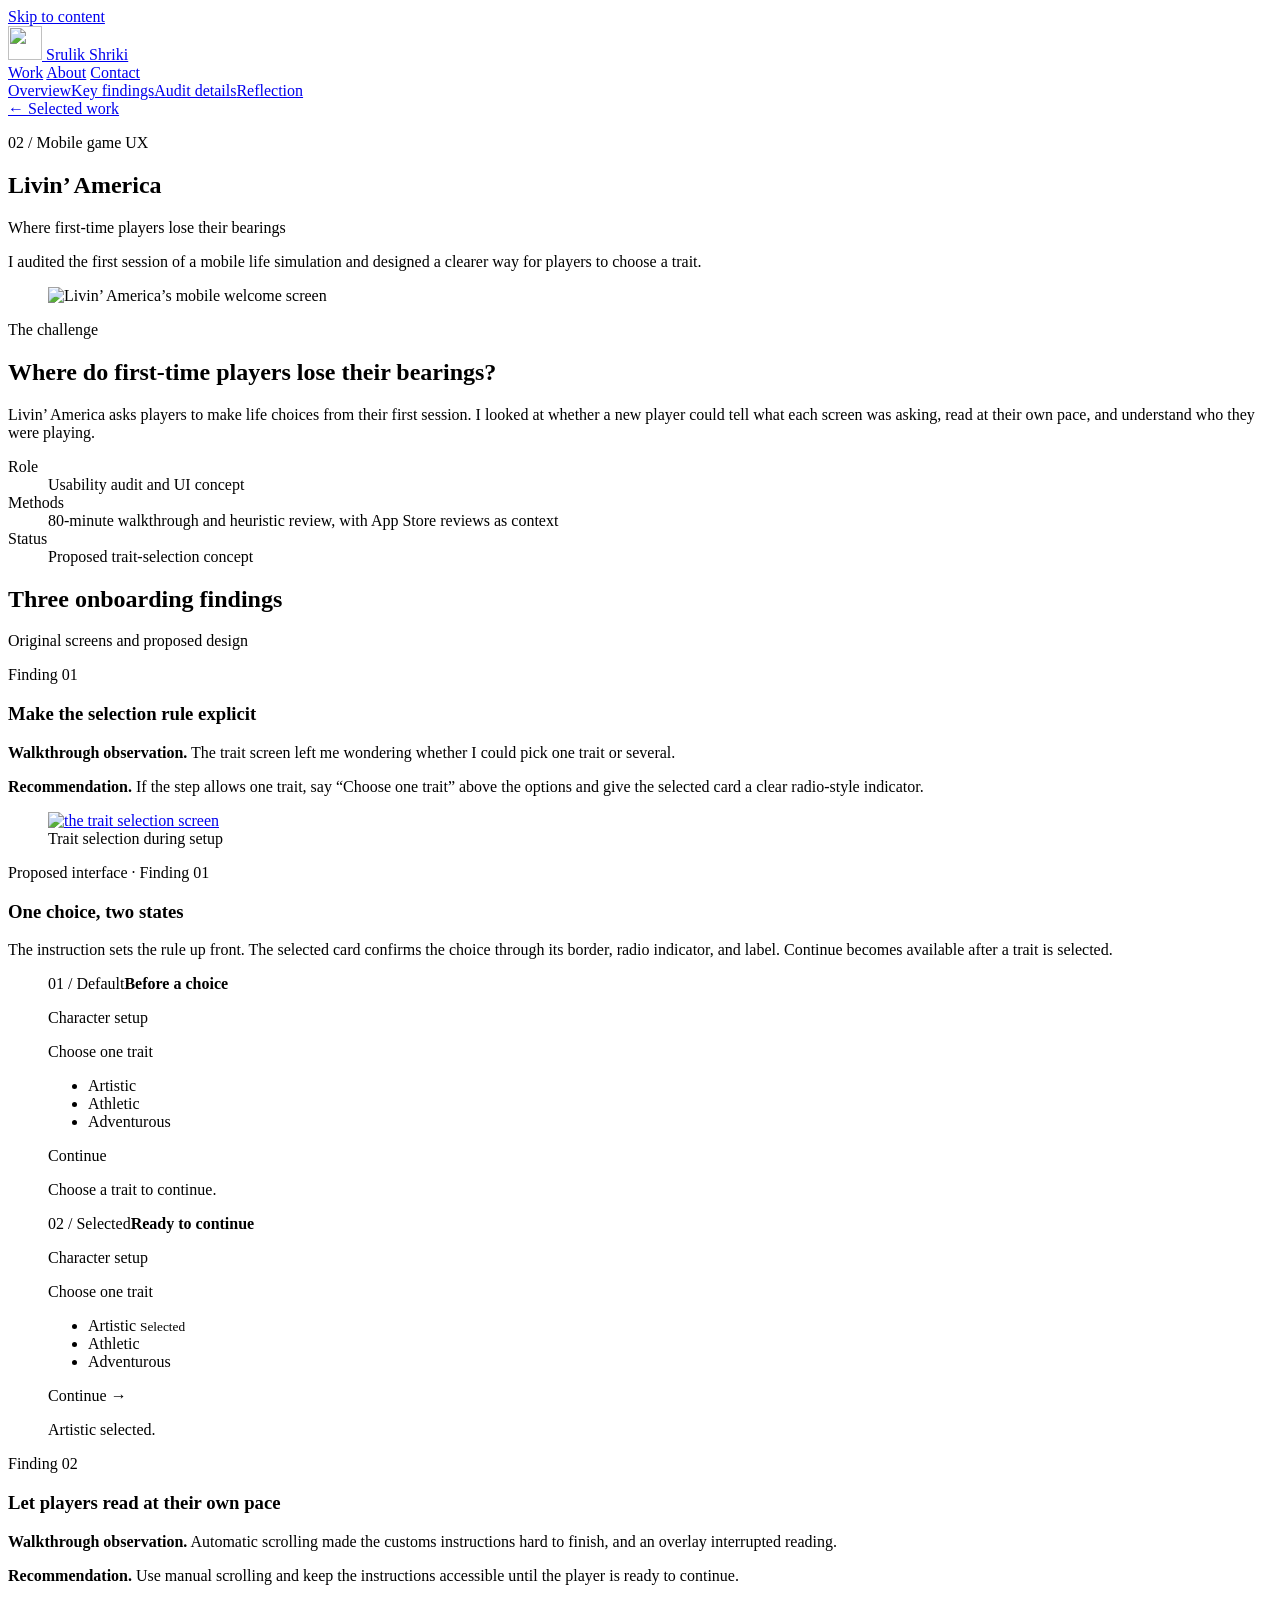
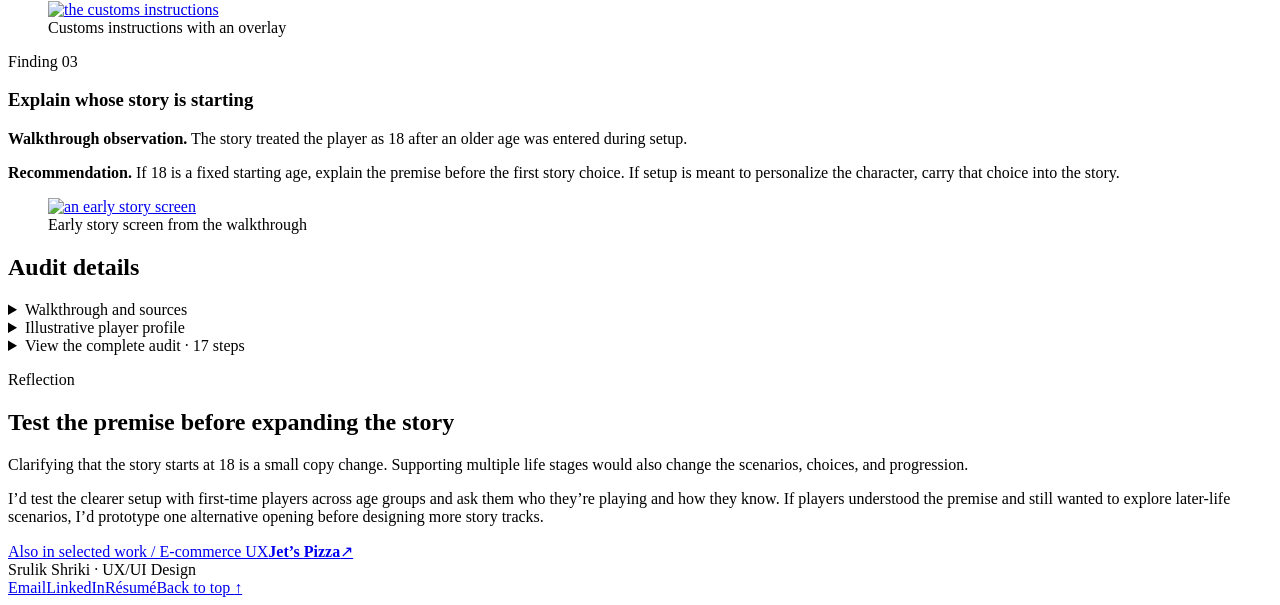
==== commit dfa3b6b2: "Add files via upload" ====
--- a/livinamerica.html
+++ b/livinamerica.html
@@ -1,1274 +1,164 @@
-<!DOCTYPE html>
+<!doctype html>
 <html lang="en">
 <head>
-  <meta charset="UTF-8">
-  <meta name="viewport" content="width=device-width, initial-scale=1.0">
-  <title>Livin' America Case Study - Srulik Shriki</title>
-  <meta name="theme-color" content="#ffffff">
+  <meta charset="utf-8">
+  <meta name="viewport" content="width=device-width, initial-scale=1">
+  <meta name="theme-color" content="#faf9f7">
+  <meta name="description" content="An onboarding usability audit and proposed trait-selection design for a mobile life simulation.">
+  <title>Livin’ America case study | Srulik Shriki</title>
   <link rel="icon" href="assets/home/srulik-mark.webp">
   <link rel="stylesheet" href="assets/css/portfolio.css">
-  <style>
-    /* ==========================================================================
-       Base Styles & Reset
-       ========================================================================== */
-    *, *::before, *::after {
-      box-sizing: border-box;
-      margin: 0;
-      padding: 0;
-    }
-
-    :root {
-      --bg-color: #FAFAFB;
-      --card-bg: #FFFFFF;
-      --card-border: #EAEAEF;
-      --card-border-hover: #D1D1DF;
-      --text-primary: #111115;
-      --text-secondary: #5A5A65;
-      --text-muted: #8E8E9A;
-      --highlight-bg: #EAE3F7;
-      --tag-bg: #F1EFF8;
-      --tag-text: #4A4458;
-      --font-main: 'Inter', -apple-system, BlinkMacSystemFont, "Segoe UI", Roboto, sans-serif;
-      --radius-large: 24px;
-      --radius-medium: 16px;
-      --radius-pill: 999px;
-      --transition: all 0.35s cubic-bezier(0.16, 1, 0.3, 1);
-      --shadow-sm: 0 4px 12px rgba(0, 0, 0, 0.03);
-      --shadow-md: 0 8px 24px rgba(0, 0, 0, 0.04);
-      --shadow-lg: 0 16px 36px rgba(0, 0, 0, 0.08);
-
-      --red-border: #F87171;
-      --red-bg: #FEF2F2;
-      --red-text: #DC2626;
-
-      --green-border: #34D399;
-      --green-bg: #ECFDF5;
-      --green-text: #059669;
-
-      --blue-border: #60A5FA;
-      --blue-bg: #EFF6FF;
-      --blue-text: #2563EB;
-
-      --ease-framer: cubic-bezier(0.16, 1, 0.3, 1);
-    }
-
-    html {
-      scroll-behavior: smooth;
-      font-size: 16px;
-      background-color: var(--bg-color);
-      color: var(--text-primary);
-      font-family: var(--font-main);
-      -webkit-font-smoothing: antialiased;
-    }
-
-    /* Back Link */
-    .back-link {
-      display: inline-flex;
-      align-items: center;
-      gap: 8px;
-      font-size: 0.95rem;
-      font-weight: 600;
-      color: var(--text-secondary);
-      margin-bottom: 32px;
-      transition: var(--transition);
-    }
-
-    .back-link .back-arrow {
-      display: inline-block;
-      transition: transform 0.3s var(--ease-framer);
-    }
-
-    .back-link:hover {
-      color: var(--text-primary);
-    }
-
-    .back-link:hover .back-arrow {
-      transform: translateX(-5px);
-    }
-
-    /* Scroll Reveal Animations matching index.html */
-    .scroll-reveal {
-      opacity: 0;
-      transform: translateY(30px);
-      transition: opacity 0.8s var(--ease-framer), transform 0.8s var(--ease-framer);
-      will-change: opacity, transform;
-    }
-
-    .scroll-reveal.is-visible {
-      opacity: 1;
-      transform: translateY(0);
-    }
-
-    /* Subpage Navigation Bar */
-    .subpage-nav {
-      position: sticky;
-      top: 84px;
-      z-index: 80;
-      display: flex;
-      justify-content: space-between;
-      gap: 12px;
-      background: var(--card-bg);
-      border: 1px solid var(--card-border);
-      border-radius: var(--radius-pill);
-      padding: 12px 24px;
-      margin-bottom: 60px;
-      box-shadow: var(--shadow-sm);
-      overflow-x: auto;
-    }
-
-    .subpage-nav a {
-      font-size: 0.88rem;
-      font-weight: 600;
-      color: var(--text-secondary);
-      transition: var(--transition);
-      white-space: nowrap;
-    }
-
-    .subpage-nav a:hover {
-      color: var(--text-primary);
-    }
-
-    /* Content Sections General */
-    .content-section {
-      margin-bottom: 80px;
-      scroll-margin-top: 160px;
-    }
-
-    .section-heading h2 {
-      font-size: 2rem;
-      font-weight: 800;
-      letter-spacing: -0.02em;
-      margin-bottom: 16px;
-    }
-
-    .section-lead {
-      font-size: 1.1rem;
-      color: var(--text-secondary);
-      margin-top: -8px;
-      margin-bottom: 24px;
-    }
-
-    /* 01 / OVERVIEW */
-    .overview-body-card {
-      background: var(--card-bg);
-      border: 1px solid var(--card-border);
-      border-radius: var(--radius-large);
-      padding: 32px;
-      box-shadow: var(--shadow-sm);
-      display: flex;
-      flex-direction: column;
-      gap: 16px;
-    }
-
-    .overview-text-paragraph {
-      font-size: 1.05rem;
-      line-height: 1.65;
-      color: var(--text-secondary);
-    }
-
-    /* 02 / PROBLEMS AND SOLUTIONS SLIDESHOW */
-    .ps-slider-container {
-      background: var(--card-bg);
-      border: 1px solid var(--card-border);
-      border-radius: var(--radius-large);
-      padding: 32px;
-      box-shadow: var(--shadow-sm);
-    }
-
-    .ps-slider-wrapper {
-      display: flex;
-      gap: 24px;
-      overflow-x: auto;
-      scroll-snap-type: x mandatory;
-      padding-bottom: 12px;
-      scroll-behavior: smooth;
-    }
-
-    .ps-slide-item {
-      flex: 0 0 100%;
-      scroll-snap-align: start;
-    }
-
-    .ps-card {
-      background: var(--card-bg);
-      border: 1px solid var(--card-border);
-      border-radius: var(--radius-medium);
-      padding: 24px;
-      display: flex;
-      flex-direction: column;
-      gap: 16px;
-    }
-
-    .ps-card-title {
-      font-size: 1.25rem;
-      font-weight: 800;
-      color: var(--text-primary);
-      border-bottom: 1px solid var(--card-border);
-      padding-bottom: 8px;
-    }
-
-    .ps-box {
-      border-radius: 12px;
-      padding: 16px;
-      display: flex;
-      flex-direction: column;
-      gap: 6px;
-    }
-
-    .ps-box-problem {
-      border: 1px solid var(--red-border);
-      background-color: var(--red-bg);
-    }
-
-    .ps-box-solution {
-      border: 1px solid var(--green-border);
-      background-color: var(--green-bg);
-    }
-
-    .ps-label {
-      font-size: 0.8rem;
-      font-weight: 800;
-      text-transform: uppercase;
-      letter-spacing: 0.05em;
-    }
-
-    .ps-label.problem { color: var(--red-text); }
-    .ps-label.solution { color: var(--green-text); }
-
-    .ps-text {
-      font-size: 0.95rem;
-      color: #334155;
-      line-height: 1.5;
-    }
-
-    /* 03 / USER PERSONA UNIFIED CARD */
-    .persona-unified-card {
-      background: var(--card-bg);
-      border: 1px solid var(--card-border);
-      border-radius: var(--radius-large);
-      padding: 32px;
-      box-shadow: var(--shadow-sm);
-      display: flex;
-      gap: 32px;
-      align-items: flex-start;
-      margin-top: 24px;
-    }
-
-    .persona-avatar-wrapper {
-      width: 140px;
-      height: 180px;
-      flex-shrink: 0;
-      border-radius: 16px;
-      overflow: hidden;
-      border: 1px solid var(--card-border);
-      box-shadow: var(--shadow-sm);
-    }
-
-    .persona-avatar-img {
-      width: 100%;
-      height: 100%;
-      object-fit: cover;
-      display: block;
-    }
-
-    .persona-info-content {
-      flex: 1;
-      display: flex;
-      flex-direction: column;
-      gap: 12px;
-    }
-
-    .persona-header-row {
-      display: flex;
-      justify-content: space-between;
-      align-items: center;
-      flex-wrap: wrap;
-      gap: 12px;
-    }
-
-    .persona-name {
-      font-size: 1.4rem;
-      font-weight: 800;
-      color: var(--text-primary);
-    }
-
-    .persona-badge {
-      font-size: 0.85rem;
-      font-weight: 600;
-      color: var(--blue-text);
-      background: var(--blue-bg);
-      padding: 4px 12px;
-      border-radius: var(--radius-pill);
-    }
-
-    .persona-details-list {
-      color: var(--text-secondary);
-      font-size: 0.95rem;
-      line-height: 1.6;
-      list-style-type: none;
-      padding-left: 0;
-    }
-
-    .user-voice-card {
-      margin-top: 24px;
-      background: var(--blue-bg);
-      border-left: 4px solid var(--blue-border);
-      border-radius: 12px;
-      padding: 20px 24px;
-    }
-
-    .user-voice-title {
-      font-size: 0.9rem;
-      font-weight: 800;
-      color: var(--blue-text);
-      text-transform: uppercase;
-      letter-spacing: 0.05em;
-      margin-bottom: 8px;
-    }
-
-    .user-voice-quote {
-      font-size: 20px;
-      font-style: italic;
-      color: #1E293B;
-      line-height: 1.6;
-    }
-
-    /* 04 / SLIDESHOW AUDIT (PAIN-POINTS & GOALS) */
-    .slideshow-container {
-      background: var(--card-bg);
-      border: 1px solid var(--card-border);
-      border-radius: var(--radius-large);
-      padding: 32px;
-      box-shadow: var(--shadow-sm);
-    }
-
-    /* Accessible Slider Controls Bar Below Navbar */
-    .slider-header-wrapper {
-      display: flex;
-      justify-content: space-between;
-      align-items: center;
-      padding-bottom: 20px;
-      margin-bottom: 20px;
-      border-bottom: 1px solid var(--card-border);
-    }
-
-    .slider-counter {
-      font-size: 0.95rem;
-      font-weight: 700;
-      color: var(--text-primary);
-      background: var(--bg-color);
-      padding: 6px 16px;
-      border-radius: var(--radius-pill);
-      border: 1px solid var(--card-border);
-    }
-
-    .slider-controls { 
-      display: flex; 
-      gap: 12px; 
-      z-index: 10;
-    }
-
-    .slide-btn {
-      background: var(--card-bg);
-      border: 1px solid var(--card-border);
-      width: 48px;
-      height: 48px;
-      border-radius: 50%;
-      font-size: 1.25rem;
-      font-weight: 800;
-      cursor: pointer;
-      display: flex;
-      align-items: center;
-      justify-content: center;
-      transition: var(--transition);
-      box-shadow: var(--shadow-sm);
-    }
-
-    .slide-btn:hover {
-      background: var(--text-primary);
-      color: #FFFFFF;
-      border-color: var(--text-primary);
-      transform: translateY(-2px);
-    }
-
-    .slider-wrapper {
-      display: flex;
-      gap: 32px;
-      overflow-x: auto;
-      scroll-snap-type: x mandatory;
-      padding-bottom: 24px;
-      scroll-behavior: smooth;
-    }
-
-    .slide-item {
-      flex: 0 0 100%;
-      scroll-snap-align: start;
-    }
-
-    .showcase-grid {
-      display: grid;
-      grid-template-columns: 1fr 1fr;
-      gap: 28px;
-      align-items: start;
-    }
-
-    .showcase-card {
-      padding: 24px;
-      border-radius: var(--radius-medium);
-      border: 1px solid;
-      display: flex;
-      flex-direction: column;
-      gap: 12px;
-    }
-
-    .card-prob { border-color: var(--red-border); background: var(--red-bg); }
-    .card-sol { border-color: var(--green-border); background: var(--green-bg); }
-
-    .sc-tag { font-size: 0.8rem; font-weight: 800; text-transform: uppercase; }
-    .sc-tag.text-red { color: var(--red-text); }
-    .sc-tag.text-green { color: var(--green-text); }
-
-    .step-title {
-      font-size: 1.15rem;
-      font-weight: 700;
-      color: var(--text-primary);
-    }
-
-    .step-desc {
-      font-size: 0.95rem;
-      color: var(--text-secondary);
-      line-height: 1.5;
-    }
-
-    /* Smartphone Frame Inside Slideshow */
-    .smartphone-mockup {
-      width: 100%;
-      max-width: 240px;
-      margin: 12px auto 0 auto;
-      background: #0F172A;
-      border-radius: 32px;
-      padding: 10px;
-      box-shadow: 0 12px 24px rgba(0, 0, 0, 0.15);
-      border: 3px solid #334155;
-      position: relative;
-    }
-
-    .smartphone-screen {
-      width: 100%;
-      aspect-ratio: 9 / 18.5;
-      background: #FFFFFF;
-      border-radius: 22px;
-      overflow: hidden;
-      display: flex;
-      align-items: center;
-      justify-content: center;
-      position: relative;
-    }
-
-    .screen-img {
-      width: 100%;
-      height: 100%;
-      object-fit: cover;
-      display: block;
-    }
-
-    /* Toggle Image Viewer for Step 15 */
-    .toggle-phone-screen .screen-img-front,
-    .toggle-phone-screen .screen-img-back {
-      position: absolute;
-      top: 0;
-      left: 0;
-      width: 100%;
-      height: 100%;
-      transition: opacity 0.4s ease-in-out;
-    }
-
-    .toggle-phone-screen .screen-img-front { opacity: 1; z-index: 2; }
-    .toggle-phone-screen .screen-img-back { opacity: 0; z-index: 1; }
-
-    .toggle-phone-screen.is-toggled .screen-img-front { opacity: 0; z-index: 1; }
-    .toggle-phone-screen.is-toggled .screen-img-back { opacity: 1; z-index: 2; }
-
-    .flip-hint {
-      text-align: center;
-      font-size: 0.85rem;
-      font-weight: 600;
-      color: var(--blue-text);
-      margin-top: 12px;
-    }
-
-    /* 05 / STRATEGIC RECOMMENDATIONS (Concise with SVGs) */
-    .recommendations-grid {
-      display: grid;
-      grid-template-columns: repeat(3, 1fr);
-      gap: 20px;
-    }
-
-    .rec-card {
-      background: var(--card-bg);
-      border: 1px solid var(--card-border);
-      border-radius: var(--radius-medium);
-      padding: 24px;
-      display: flex;
-      flex-direction: column;
-      gap: 12px;
-      box-shadow: var(--shadow-sm);
-    }
-
-    .rec-icon {
-      width: 40px;
-      height: 40px;
-      border-radius: 10px;
-      background: var(--blue-bg);
-      display: flex;
-      align-items: center;
-      justify-content: center;
-      margin: 0 auto 4px;
-    }
-
-    .rec-icon svg {
-      width: 22px;
-      height: 22px;
-      stroke: var(--blue-text);
-      fill: none;
-      stroke-width: 2;
-      stroke-linecap: round;
-      stroke-linejoin: round;
-    }
-
-    .rec-card h4 {
-      font-size: 1.1rem;
-      font-weight: 700;
-    }
-
-    .rec-card p {
-      font-size: 0.9rem;
-      color: var(--text-secondary);
-      line-height: 1.5;
-    }
-
-    /* Footer & Disclaimer */
-    .author-disclaimer {
-      font-size: 0.85rem;
-      color: var(--text-muted);
-      text-align: center;
-      margin-bottom: 40px;
-    }
-
-    .bottom-nav { display: flex; justify-content: center; }
-
-
-    /* Responsive Media Queries */
-    @media (max-width: 960px) {
-      .showcase-grid, .persona-unified-card, .recommendations-grid {
-        grid-template-columns: 1fr;
-      }
-      .persona-avatar-wrapper {
-        width: 100%;
-        height: 220px;
-      }
-    }
-  </style>
-  <link rel="stylesheet" href="assets/css/case-studies.css">
+  <script src="assets/js/portfolio.js" defer></script>
 </head>
-<body id="top" class="case-page case-game">
+<body id="top" class="theme-game">
   <a class="skip" href="#main">Skip to content</a>
-  <header class="header">
-    <div class="wrap bar">
-      <a class="brand" href="index.html" aria-label="Srulik Shriki, home"><img src="assets/home/srulik-mark.webp" width="37" height="37" alt=""><span>Srulik Shriki</span></a>
-      <nav class="nav" aria-label="Main navigation">
+  <header class="site-header">
+    <div class="wrap header-inner">
+      <a class="brand" href="index.html"><img src="assets/home/srulik-mark.webp" width="34" height="34" alt=""> <span>Srulik Shriki</span></a>
+      <nav aria-label="Main navigation">
         <a href="index.html#projects">Work</a>
         <a href="index.html#about">About</a>
-        <a class="contact-nav" href="mailto:ishriki@emich.edu">Contact</a>
+        <a class="contact" href="mailto:ishriki@emich.edu">Contact</a>
       </nav>
     </div>
   </header>
+  <div class="case-nav-bar">
+    <nav class="wrap case-nav" aria-label="In this case study"><a href="#overview">Overview</a><a href="#problems-solutions">Key findings</a><a href="#methodology">Audit details</a><a href="#recommendations">Reflection</a></nav>
+  </div>
+  <main id="main" tabindex="-1">
 
-  <main id="main" tabindex="-1">
-    <div class="case-intro">
+    <div class="case-top">
       <section class="wrap case-hero" aria-labelledby="case-title">
-        <div class="case-heading">
-          <a class="case-back" href="index.html#projects">← Back to selected work</a>
-          <p class="kicker">02 / Mobile game UX</p>
-          <h1 id="case-title">Livin’ America <span>Onboarding usability audit</span></h1>
-          <p class="hero-description">Livin America, by Global Origin, is a free, choice-driven U.S. life simulation from age 18 to retirement, blending decisions, mini-games, adult skills, and milestones with optional purchases.</p>
+        <div>
+          <a class="back-link" href="index.html#projects"><span aria-hidden="true">←</span> Selected work</a>
+          <p class="eyebrow">02 / Mobile game UX</p>
+          <h1 id="case-title">Livin’ America</h1>
+          <p class="case-subtitle">Where first-time players lose their bearings</p>
+          <p class="case-intro">I audited the first session of a mobile life simulation and designed a clearer way for players to choose a trait.</p>
         </div>
-        <div class="case-art">
-          <video controls playsinline preload="none" poster="assets/home/livin-america.webp" aria-label="Livin’ America project demo">
-            <source src="gallery/livinamerica.mp4" type="video/mp4">
-            <a href="gallery/livinamerica.mp4">Watch the project demo</a>
-          </video>
+        <figure class="case-cover"><img src="assets/home/livin-america.webp" alt="Livin’ America’s mobile welcome screen" width="1000" height="563" fetchpriority="high"></figure>
+      </section>
+    </div>
+    <div class="wrap case-body">
+      <section class="case-overview" id="overview" aria-labelledby="overview-title">
+        <div>
+          <p class="eyebrow">The challenge</p>
+          <h2 id="overview-title">Where do first-time players lose their bearings?</h2>
+          <p>Livin’ America asks players to make life choices from their first session. I looked at whether a new player could tell what each screen was asking, read at their own pace, and understand who they were playing.</p>
+        </div>
+        <dl class="facts">
+          <div><dt>Role</dt><dd>Usability audit and UI concept</dd></div>
+          <div><dt>Methods</dt><dd>80-minute walkthrough and heuristic review, with App Store reviews as context</dd></div>
+          <div><dt>Status</dt><dd>Proposed trait-selection concept</dd></div>
+        </dl>
+      </section>
+      <section class="case-section" id="problems-solutions" aria-labelledby="findings-title">
+        <div class="section-heading"><h2 id="findings-title">Three onboarding findings</h2><span class="eyebrow">Original screens and proposed design</span></div>
+
+      <article class="game-finding" id="trait-selection">
+        <div class="finding-copy">
+          <p class="eyebrow">Finding 01</p><h3>Make the selection rule explicit</h3>
+          <p><strong>Walkthrough observation.</strong> The trait screen left me wondering whether I could pick one trait or several.</p>
+          <p><strong>Recommendation.</strong> If the step allows one trait, say “Choose one trait” above the options and give the selected card a clear radio-style indicator.</p>
+        </div>
+        <figure class="phone-figure"><a href="gallery/5.jpg" aria-label="Open original screenshot of the trait selection screen"><img src="gallery/5.jpg" width="720" height="1600" loading="lazy" alt="the trait selection screen"></a><figcaption>Trait selection during setup</figcaption></figure>
+
+      </article>
+      <section class="trait-concept" id="trait-concept" aria-labelledby="trait-concept-title">
+        <div class="trait-concept-copy">
+          <p class="eyebrow">Proposed interface · Finding 01</p>
+          <h3 id="trait-concept-title">One choice, two states</h3>
+          <p>The instruction sets the rule up front. The selected card confirms the choice through its border, radio indicator, and label. Continue becomes available after a trait is selected.</p>
+        </div>
+        <div class="trait-states" role="group" aria-label="Two states of the proposed trait selection screen">
+          <figure class="trait-state">
+            <figcaption><span class="eyebrow">01 / Default</span><strong>Before a choice</strong></figcaption>
+            <div class="trait-screen">
+              <p class="trait-step">Character setup</p>
+              <p class="trait-title">Choose one trait</p>
+              <ul class="trait-options">
+                <li><span class="trait-radio"></span>Artistic</li>
+                <li><span class="trait-radio"></span>Athletic</li>
+                <li><span class="trait-radio"></span>Adventurous</li>
+              </ul>
+              <p class="trait-action trait-unavailable">Continue</p>
+              <p class="trait-status">Choose a trait to continue.</p>
+            </div>
+          </figure>
+          <figure class="trait-state">
+            <figcaption><span class="eyebrow">02 / Selected</span><strong>Ready to continue</strong></figcaption>
+            <div class="trait-screen">
+              <p class="trait-step">Character setup</p>
+              <p class="trait-title">Choose one trait</p>
+              <ul class="trait-options">
+                <li class="trait-selected"><span class="trait-radio"></span>Artistic <small>Selected</small></li>
+                <li><span class="trait-radio"></span>Athletic</li>
+                <li><span class="trait-radio"></span>Adventurous</li>
+              </ul>
+              <p class="trait-action">Continue <span aria-hidden="true">→</span></p>
+              <p class="trait-status">Artistic selected.</p>
+            </div>
+          </figure>
         </div>
       </section>
-    </div>
-
-    <div class="wrap case-content">
-      <nav class="subpage-nav" aria-label="In this case study">
-      <a href="#overview">Overview</a>
-      <a href="#problems-solutions">Problems and Solutions</a>
-      <a href="#methodology">Methodology</a>
-      <a href="#user-persona">User Persona</a>
-      <a href="#showcase">Pain-points and Goals</a>
-      <a href="#recommendations">Strategic Recommendations</a>
-    </nav>
-
-    <!-- 01 / OVERVIEW -->
-    <section id="overview" class="content-section scroll-reveal">
-      <div class="section-heading">
-        <h2>01 / Overview</h2>
-      </div>
-      <div class="overview-body-card">
-        <p class="overview-text-paragraph">
-          My walkthrough found engaging gameplay that teaches real-life skills, with opportunities to reach more age groups, simplify language, improve animations, and make choices clearer.
-        </p>
-      </div>
-    </section>
-
-    <!-- 02 / PROBLEMS AND SOLUTIONS (SLIDESHOW) -->
-    <section id="problems-solutions" class="content-section scroll-reveal">
-      <div class="section-heading">
-        <h2>02 / Problems and Solutions</h2>
-      </div>
-
-      <div class="ps-slider-container">
-        <div class="slider-header-wrapper">
-          <span class="slider-counter" id="psSlideCounter">Item 1 of 4</span>
-          <div class="slider-controls">
-            <button class="slide-btn" id="psSlidePrev" aria-label="Previous Problem">←</button>
-            <button class="slide-btn" id="psSlideNext" aria-label="Next Problem">→</button>
-          </div>
+      <article class="game-finding" id="reading-pace">
+        <div class="finding-copy">
+          <p class="eyebrow">Finding 02</p><h3>Let players read at their own pace</h3>
+          <p><strong>Walkthrough observation.</strong> Automatic scrolling made the customs instructions hard to finish, and an overlay interrupted reading.</p>
+          <p><strong>Recommendation.</strong> Use manual scrolling and keep the instructions accessible until the player is ready to continue.</p>
         </div>
-
-        <div class="ps-slider-wrapper" id="psSlider">
-          <!-- Slide 1 -->
-          <div class="ps-slide-item">
-            <div class="ps-card">
-              <h3 class="ps-card-title">Age Fit</h3>
-              <div class="ps-box ps-box-problem">
-                <span class="ps-label problem">Problem</span>
-                <p class="ps-text">Appeals mostly to 18-year-olds starting out.</p>
-              </div>
-              <div class="ps-box ps-box-solution">
-                <span class="ps-label solution">Solution</span>
-                <p class="ps-text">Expand story tracks for adults in their 30s–40s going through career transitions.</p>
-              </div>
-            </div>
-          </div>
-
-          <!-- Slide 2 -->
-          <div class="ps-slide-item">
-            <div class="ps-card">
-              <h3 class="ps-card-title">Language Barriers</h3>
-              <div class="ps-box ps-box-problem">
-                <span class="ps-label problem">Problem</span>
-                <p class="ps-text">Slang and complex jargon trip up international players.</p>
-              </div>
-              <div class="ps-box ps-box-solution">
-                <span class="ps-label solution">Solution</span>
-                <p class="ps-text">Use plain language and clear context for non-native English speakers.</p>
-              </div>
-            </div>
-          </div>
-
-          <!-- Slide 3 -->
-          <div class="ps-slide-item">
-            <div class="ps-card">
-              <h3 class="ps-card-title">Gameplay Variety</h3>
-              <div class="ps-box ps-box-problem">
-                <span class="ps-label problem">Problem</span>
-                <p class="ps-text">Practical life choices can feel repetitive after early stages.</p>
-              </div>
-              <div class="ps-box ps-box-solution">
-                <span class="ps-label solution">Solution</span>
-                <p class="ps-text">Introduce interactive mini-games for interview practice, stock trading, and employment law.</p>
-              </div>
-            </div>
-          </div>
-
-          <!-- Slide 4 -->
-          <div class="ps-slide-item">
-            <div class="ps-card">
-              <h3 class="ps-card-title">UI & Pacing Issues</h3>
-              <div class="ps-box ps-box-problem">
-                <span class="ps-label problem">Problem</span>
-                <p class="ps-text">Fast auto-scrolling and cut-off login buttons disrupt player flow.</p>
-              </div>
-              <div class="ps-box ps-box-solution">
-                <span class="ps-label solution">Solution</span>
-                <p class="ps-text">Let players control text speed, smooth out animations, and fix layout spacing.</p>
-              </div>
-            </div>
-          </div>
+        <figure class="phone-figure"><a href="gallery/13.jpg" aria-label="Open original screenshot of the customs instructions"><img src="gallery/13.jpg" width="720" height="1600" loading="lazy" alt="the customs instructions"></a><figcaption>Customs instructions with an overlay</figcaption></figure>
+      </article>
+      <article class="game-finding" id="player-age">
+        <div class="finding-copy">
+          <p class="eyebrow">Finding 03</p><h3>Explain whose story is starting</h3>
+          <p><strong>Walkthrough observation.</strong> The story treated the player as 18 after an older age was entered during setup.</p>
+          <p><strong>Recommendation.</strong> If 18 is a fixed starting age, explain the premise before the first story choice. If setup is meant to personalize the character, carry that choice into the story.</p>
         </div>
-      </div>
-    </section>
-
-    <!-- 03 / METHODOLOGY -->
-    <section id="methodology" class="content-section scroll-reveal">
-      <div class="section-heading">
-        <h2>03 / Methodology</h2>
-      </div>
-
-      <div class="overview-body-card">
-        <h3 style="font-size: 1.2rem; font-weight: 700; margin-bottom: 8px;">Research Validation & Data Sources</h3>
-        <ul style="color: var(--text-secondary); font-size: 0.95rem; line-height: 1.6; padding-left: 20px;">
-          <li><strong>Primary Method:</strong> 80-minute walkthrough, heuristic evaluation, and cognitive mapping.</li>
-          <li><strong>Secondary Data:</strong> Sentiment analysis of 300+ iOS App Store reviews (4.7 ★ avg).</li>
-          <li><strong>Demographic Grounding:</strong> Validated via 13+ App Store age rating and player milestone feedback.</li>
-        </ul>
-      </div>
-    </section>
-
-    <!-- USER PERSONA -->
-    <section id="user-persona" class="content-section scroll-reveal">
-      <div class="section-heading">
-        <h2>User Persona</h2>
-      </div>
-
-      <div class="persona-unified-card">
-        <div class="persona-avatar-wrapper">
-          <img src="./gallery/persona2.jpg" alt="Jo User Persona" class="persona-avatar-img">
-        </div>
-
-        <div class="persona-info-content">
-          <div class="persona-header-row">
-            <h3 class="persona-name">Jo (Age 38)</h3>
-            <span class="persona-badge">Career Transition Cohort</span>
-          </div>
-
-          <ul class="persona-details-list">
-            <li><strong>Location:</strong> Ann Arbor, MI</li>
-            <li><strong>Status & Education:</strong> Single | BA Graduate (Currently Job Searching)</li>
-            <li><strong>Device Preference:</strong> iPhone</li>
-            <li><strong>Behavior & Tech Habits:</strong> Curious tech explorer who tests new applications and plays mobile games daily.</li>
-          </ul>
-
-          <div style="border-top: 1px solid var(--card-border); padding-top: 12px;">
-            <strong style="font-size: 0.85rem; text-transform: uppercase; letter-spacing: 0.05em; color: var(--text-primary); display: block; margin-bottom: 4px;">UX Case Study Relevance:</strong>
-            <p style="margin: 0; font-size: 0.9rem; color: var(--text-secondary); line-height: 1.5;">
-              Jo represents adult users navigating career pivots who use simulation games to explore alternative life paths. Their profile directly validates the Age Focus recommendations.
-            </p>
-          </div>
-        </div>
-      </div>
-
-      <div class="user-voice-card">
-        <div class="user-voice-title">User Voice - non-native English Speaker</div>
-        <p class="user-voice-quote">
-          "I was curious why the app decided that I am 18 years old, especially since I registered as being older than that. Moving to another country, specifically the USA, is part of the lives of people older than 18 who have higher education and work experience."
-        </p>
-      </div>
-    </section>
-
-    <!-- 04 / PAIN-POINTS AND GOALS (SLIDESHOW) -->
-    <section id="showcase" class="content-section scroll-reveal">
-      <div class="section-heading">
-        <h2>Pain-points and Goals</h2>
-        <p class="section-lead">Step-by-Step Slideshow Audit & Recommendations.</p>
-      </div>
-
-      <div class="slideshow-container">
-        <!-- Safely positioned controls bar -->
-        <div class="slider-header-wrapper">
-          <span class="slider-counter" id="slideCounter">Step 1 of 17</span>
-          <div class="slider-controls">
-            <button class="slide-btn" id="slidePrev" aria-label="Previous Step">←</button>
-            <button class="slide-btn" id="slideNext" aria-label="Next Step">→</button>
-          </div>
-        </div>
-
-        <div class="slider-wrapper" id="auditSlider">
-
-          <!-- Step 1 -->
-          <div class="slide-item">
-            <div class="showcase-grid">
-              <div class="showcase-card card-prob">
-                <span class="sc-tag text-red">Step Captured</span>
-                <h3 class="step-title">1. Legal Disclaimer Screen</h3>
-                <p class="step-desc"><strong>Step Analysis & Recommendation:</strong> "The disclaimer needs to be simpler to understand." Dense legal copy at initial launch creates onboarding friction.</p>
-              </div>
-              <div class="showcase-card card-sol">
-                <span class="sc-tag text-green">Optimization Recommendation</span>
-                <p class="step-desc">Show main legal points in short bullet points, with a link to read full terms if needed.</p>
-                <div class="smartphone-mockup">
-                  <div class="smartphone-screen">
-                    <img src="./gallery/1.jpg" alt="Step 1 Legal Disclaimer Screen" class="screen-img">
-                  </div>
-                </div>
-              </div>
-            </div>
-          </div>
-
-          <!-- Step 2 -->
-          <div class="slide-item">
-            <div class="showcase-grid">
-              <div class="showcase-card card-prob">
-                <span class="sc-tag text-red">Step Captured</span>
-                <h3 class="step-title">2. Login Options & Button Layout</h3>
-                <p class="step-desc"><strong>Step Analysis & Recommendation:</strong> "The lower button is cut off. Add username/password option." Layout elements clipping on certain screen dimensions affect visual polish.</p>
-              </div>
-              <div class="showcase-card card-sol">
-                <span class="sc-tag text-green">Optimization Recommendation</span>
-                <p class="step-desc">Fix bottom spacing so buttons aren't cut off, and support standard login input fields.</p>
-                <div class="smartphone-mockup">
-                  <div class="smartphone-screen">
-                    <img src="./gallery/2.jpg" alt="Step 2 Login Options Screen" class="screen-img">
-                  </div>
-                </div>
-              </div>
-            </div>
-          </div>
-
-          <!-- Step 3 -->
-          <div class="slide-item">
-            <div class="showcase-grid">
-              <div class="showcase-card card-prob">
-                <span class="sc-tag text-red">Step Captured</span>
-                <h3 class="step-title">3. Google Login Transition Animation</h3>
-                <p class="step-desc"><strong>Step Analysis & Recommendation:</strong> "The photo animation moved in a funky way and was slow." Transition timing following authentication shapes performance impression.</p>
-              </div>
-              <div class="showcase-card card-sol">
-                <span class="sc-tag text-green">Optimization Recommendation</span>
-                <p class="step-desc">Speed up loading animations and make them fade in smoothly without progress freezes.</p>
-                <div class="smartphone-mockup">
-                  <div class="smartphone-screen">
-                    <img src="./gallery/3.jpg" alt="Step 3 Transition Screen" class="screen-img">
-                  </div>
-                </div>
-              </div>
-            </div>
-          </div>
-
-          <!-- Step 4 -->
-          <div class="slide-item">
-            <div class="showcase-grid">
-              <div class="showcase-card card-prob">
-                <span class="sc-tag text-red">Step Captured</span>
-                <h3 class="step-title">4. Graduation Prompt Framing</h3>
-                <p class="step-desc"><strong>Step Analysis & Recommendation:</strong> "Who are you... truly? Direction needed." Structural indicators orient players when encountering reflective story choices.</p>
-              </div>
-              <div class="showcase-card card-sol">
-                <span class="sc-tag text-green">Optimization Recommendation</span>
-                <p class="step-desc">Add a clear label like [Scenario Question] above the prompt and frame choices in first-person statements.</p>
-                <div class="smartphone-mockup">
-                  <div class="smartphone-screen">
-                    <img src="./gallery/4.jpg" alt="Step 4 Graduation Prompt Screen" class="screen-img">
-                  </div>
-                </div>
-              </div>
-            </div>
-          </div>
-
-          <!-- Step 5 -->
-          <div class="slide-item">
-            <div class="showcase-grid">
-              <div class="showcase-card card-prob">
-                <span class="sc-tag text-red">Step Captured</span>
-                <h3 class="step-title">5. Trait Selection Guidance & Mechanics</h3>
-                <p class="step-desc"><strong>Step Analysis & Recommendation:</strong> "Can I select more than one trait?" Clear visual UI affordances establish single vs. multi-select expectations.</p>
-              </div>
-              <div class="showcase-card card-sol">
-                <span class="sc-tag text-green">Optimization Recommendation</span>
-                <p class="step-desc">Use standard radio buttons and add a short helper note explaining to pick only one trait.</p>
-                <div class="smartphone-mockup">
-                  <div class="smartphone-screen">
-                    <img src="./gallery/5.jpg" alt="Step 5 Trait Selection Screen" class="screen-img">
-                  </div>
-                </div>
-              </div>
-            </div>
-          </div>
-
-          <!-- Step 6 -->
-          <div class="slide-item">
-            <div class="showcase-grid">
-              <div class="showcase-card card-prob">
-                <span class="sc-tag text-red">Step Captured</span>
-                <h3 class="step-title">6. Microcopy & Global Accessibility ('Hazard Pay')</h3>
-                <p class="step-desc"><strong>Step Analysis & Recommendation:</strong> "Love the humor! But non-native speakers might miss 'hazard pay'." Witty personality enriches brand while accessibility ensures global comprehension.</p>
-              </div>
-              <div class="showcase-card card-sol">
-                <span class="sc-tag text-green">Optimization Recommendation</span>
-                <p class="step-desc">Maintain the fun tone while ensuring core game rules are explained clearly for all audiences.</p>
-                <div class="smartphone-mockup">
-                  <div class="smartphone-screen">
-                    <img src="./gallery/6.jpg" alt="Step 6 Microcopy Screen" class="screen-img">
-                  </div>
-                </div>
-              </div>
-            </div>
-          </div>
-
-          <!-- Step 7 -->
-          <div class="slide-item">
-            <div class="showcase-grid">
-              <div class="showcase-card card-prob">
-                <span class="sc-tag text-red">Step Captured</span>
-                <h3 class="step-title">7. Family Wealth Text Logic</h3>
-                <p class="step-desc"><strong>Step Analysis & Recommendation:</strong> "Sentences contradict with 'But' when they shouldn't." Conjunctions work best when highlighting explicit contrast.</p>
-              </div>
-              <div class="showcase-card card-sol">
-                <span class="sc-tag text-green">Optimization Recommendation</span>
-                <p class="step-desc">Rewrite text logic: "Everyone's story starts at the beginning... But not everyone starts with equal resources."</p>
-                <div class="smartphone-mockup">
-                  <div class="smartphone-screen">
-                    <img src="./gallery/7.jpg" alt="Step 7 Family Wealth Screen" class="screen-img">
-                  </div>
-                </div>
-              </div>
-            </div>
-          </div>
-
-          <!-- Step 8 -->
-          <div class="slide-item">
-            <div class="showcase-grid">
-              <div class="showcase-card card-prob">
-                <span class="sc-tag text-red">Step Captured</span>
-                <h3 class="step-title">8. Spinning Wheel Progress & Context</h3>
-                <p class="step-desc"><strong>Step Analysis & Recommendation:</strong> "Waited 30 seconds and screen got stuck on 'Not bad...'." Progress freezes hurt trust; context prior to spinning sets expectation.</p>
-              </div>
-              <div class="showcase-card card-sol">
-                <span class="sc-tag text-green">Optimization Recommendation</span>
-                <p class="step-desc">Fix progress freeze bug and add context explaining why checking family wealth matters.</p>
-                <div class="smartphone-mockup">
-                  <div class="smartphone-screen">
-                    <img src="./gallery/8.jpg" alt="Step 8 Spinning Wheel Screen" class="screen-img">
-                  </div>
-                </div>
-              </div>
-            </div>
-          </div>
-
-          <!-- Step 9 -->
-          <div class="slide-item">
-            <div class="showcase-grid">
-              <div class="showcase-card card-prob">
-                <span class="sc-tag text-red">Step Captured</span>
-                <h3 class="step-title">9. Game Start Hook & Session Saving</h3>
-                <p class="step-desc"><strong>Step Analysis & Recommendation:</strong> "Interactive phone call was exciting! What about saving my stage?" Session persistence ensures returning users resume progress seamlessly.</p>
-              </div>
-              <div class="showcase-card card-sol">
-                <span class="sc-tag text-green">Optimization Recommendation</span>
-                <p class="step-desc">Keep interactive phone call for new users, but auto-resume progress for returning accounts.</p>
-                <p style="font-size: 0.85rem; color: var(--text-muted); font-style: italic; margin-top: 20px; text-align: center;">Visuals aren't available for this step.</p>
-              </div>
-            </div>
-          </div>
-
-          <!-- Step 10 -->
-          <div class="slide-item">
-            <div class="showcase-grid">
-              <div class="showcase-card card-prob">
-                <span class="sc-tag text-red">Step Captured</span>
-                <h3 class="step-title">10. Player Age Consistency</h3>
-                <p class="step-desc"><strong>Step Analysis & Recommendation:</strong> "App said I'm 18 even though I registered an older age." Dynamic story copy matching user input maintains narrative immersion.</p>
-              </div>
-              <div class="showcase-card card-sol">
-                <span class="sc-tag text-green">Optimization Recommendation</span>
-                <p class="step-desc">Dynamically inject the exact age entered during registration into narrative story text.</p>
-                <div class="smartphone-mockup">
-                  <div class="smartphone-screen">
-                    <img src="./gallery/10.jpg" alt="Step 10 Age Screen" class="screen-img">
-                  </div>
-                </div>
-              </div>
-            </div>
-          </div>
-
-          <!-- Step 11 -->
-          <div class="slide-item">
-            <div class="showcase-grid">
-              <div class="showcase-card card-prob">
-                <span class="sc-tag text-red">Step Captured</span>
-                <h3 class="step-title">11. City Selection Narrative & Airline Tie-in</h3>
-                <p class="step-desc"><strong>Step Analysis & Recommendation:</strong> "Why is Chicago a great selection? Connect to American Airlines better." Atmospheric city details make partner integrations feel organic.</p>
-              </div>
-              <div class="showcase-card card-sol">
-                <span class="sc-tag text-green">Optimization Recommendation</span>
-                <p class="step-desc">Add city highlight details before seamlessly introducing the airline sponsor integration.</p>
-                <div class="smartphone-mockup">
-                  <div class="smartphone-screen">
-                    <img src="./gallery/11.jpg" alt="Step 11 City Selection Screen" class="screen-img">
-                  </div>
-                </div>
-              </div>
-            </div>
-          </div>
-
-          <!-- Step 12 -->
-          <div class="slide-item">
-            <div class="showcase-grid">
-              <div class="showcase-card card-prob">
-                <span class="sc-tag text-red">Step Captured</span>
-                <h3 class="step-title">12. Google Maps Zoom Sequence</h3>
-                <p class="step-desc"><strong>Step Analysis & Recommendation:</strong> "Map starts already focused on Chicago." Starting zoomed out establishes visual storytelling of journey travel.</p>
-              </div>
-              <div class="showcase-card card-sol">
-                <span class="sc-tag text-green">Optimization Recommendation</span>
-                <p class="step-desc">Start camera zoomed out globally, then smoothly animate moving across continents to Chicago.</p>
-                <div class="smartphone-mockup">
-                  <div class="smartphone-screen">
-                    <img src="./gallery/12.jpg" alt="Step 12 Google Maps Screen" class="screen-img">
-                  </div>
-                </div>
-              </div>
-            </div>
-          </div>
-
-          <!-- Step 13 -->
-          <div class="slide-item">
-            <div class="showcase-grid">
-              <div class="showcase-card card-prob">
-                <span class="sc-tag text-red">Step Captured</span>
-                <h3 class="step-title">13. Customs Screen Pace & Touch Controls</h3>
-                <p class="step-desc"><strong>Step Analysis & Recommendation:</strong> "Fast automatic text scroll made rules unreadable." Touch interruptions degrade reading control during informational steps.</p>
-              </div>
-              <div class="showcase-card card-sol">
-                <span class="sc-tag text-green">Optimization Recommendation</span>
-                <p class="step-desc">Allow manual drag-scrolling at player speed and remove interrupting warning overlays.</p>
-                <div class="smartphone-mockup">
-                  <div class="smartphone-screen">
-                    <img src="./gallery/13.jpg" alt="Step 13 Customs Screen" class="screen-img">
-                  </div>
-                </div>
-              </div>
-            </div>
-          </div>
-
-          <!-- Step 14 -->
-          <div class="slide-item">
-            <div class="showcase-grid">
-              <div class="showcase-card card-prob">
-                <span class="sc-tag text-red">Step Captured</span>
-                <h3 class="step-title">14. Apartment Options & Typography</h3>
-                <p class="step-desc"><strong>Step Analysis & Recommendation:</strong> "Take it or keep looking wasn't explicit. Font sizes differed." Explicit trade-off labels and uniform font sizing reinforce clarity.</p>
-              </div>
-              <div class="showcase-card card-sol">
-                <span class="sc-tag text-green">Optimization Recommendation</span>
-                <p class="step-desc">Standardize button typography and label options clearly: 'Accept Free Apartment' vs 'Explore Upgrade'.</p>
-                <div class="smartphone-mockup">
-                  <div class="smartphone-screen">
-                    <img src="./gallery/14.jpg" alt="Step 14 Apartment Selection Screen" class="screen-img">
-                  </div>
-                </div>
-              </div>
-            </div>
-          </div>
-
-          <!-- Step 15 with Updated Phrasing -->
-          <div class="slide-item">
-            <div class="showcase-grid">
-              <div class="showcase-card card-prob">
-                <span class="sc-tag text-red">Step Captured</span>
-                <h3 class="step-title">15. Creative Career Paths & Information Cards</h3>
-                <p class="step-desc"><strong>Player Observation:</strong> "I chose to work in Design, and there were only 2 options: architect and interior designer. I felt like I would like a representation of graphic designers. I thought that the information behind the cards was very helpful and detailed enough. I was able to make a sensible decision."</p>
-                <p class="step-desc" style="margin-top: 4px;"><strong>Usability Context:</strong> The flip-card design pattern effectively informs player choices; expanding career options enhances creative representation.</p>
-              </div>
-              <div class="showcase-card card-sol">
-                <span class="sc-tag text-green">Optimization Recommendation</span>
-                <p class="step-desc"><strong>Optimization Idea:</strong> Keep flip card design, but add more creative job paths like Graphic Designer and UX/UI Designer.</p>
-                
-                <div class="smartphone-mockup" style="cursor: pointer;" onclick="toggleStep15Image()">
-                  <div class="smartphone-screen toggle-phone-screen" id="phoneScreen15">
-                    <img src="./gallery/15A.jpg" alt="Step 15A Architect View" class="screen-img screen-img-front">
-                    <img src="./gallery/15B.jpg" alt="Step 15B Interior Designer View" class="screen-img screen-img-back">
-                  </div>
-                </div>
-                <div class="flip-hint">👆 Click phone screen with the mouse to shift view between the captured Screens.</div>
-              </div>
-            </div>
-          </div>
-
-          <!-- Step 16 -->
-          <div class="slide-item">
-            <div class="showcase-grid">
-              <div class="showcase-card card-prob">
-                <span class="sc-tag text-red">Step Captured</span>
-                <h3 class="step-title">16. Job Market Realism & Interview Concept</h3>
-                <p class="step-desc"><strong>Step Analysis & Recommendation:</strong> "Job pool feels realistic. Would love an interview demonstration." Interactive hiring simulations build authentic engagement.</p>
-              </div>
-              <div class="showcase-card card-sol">
-                <span class="sc-tag text-green">Optimization Recommendation</span>
-                <p class="step-desc">Add recruitment mini-games and simulated recruiter interviews for practical life-skill practice.</p>
-                <div class="smartphone-mockup">
-                  <div class="smartphone-screen">
-                    <img src="./gallery/16.jpg" alt="Step 16 Job Market Screen" class="screen-img">
-                  </div>
-                </div>
-              </div>
-            </div>
-          </div>
-
-          <!-- Step 17 -->
-          <div class="slide-item">
-            <div class="showcase-grid">
-              <div class="showcase-card card-prob">
-                <span class="sc-tag text-red">Step Captured</span>
-                <h3 class="step-title">17. Demographic Representation Across Life Stages</h3>
-                <p class="step-desc"><strong>Step Analysis & Recommendation:</strong> "Relocating to the USA happens across all age groups and experience levels." Multiple life-stage branches expand player market reach.</p>
-              </div>
-              <div class="showcase-card card-sol">
-                <span class="sc-tag text-green">Optimization Recommendation</span>
-                <p class="step-desc">Offer optional setup tracks (Student, Young Professional, Career Relocator) during onboarding.</p>
-                <div class="smartphone-mockup">
-                  <div class="smartphone-screen">
-                    <img src="./gallery/17.jpg" alt="Step 17 Life Stages Screen" class="screen-img">
-                  </div>
-                </div>
-              </div>
-            </div>
-          </div>
-
-        </div>
-      </div>
-    </section>
-
-    <!-- 05 / STRATEGIC RECOMMENDATIONS -->
-    <section id="recommendations" class="content-section scroll-reveal">
-      <div class="section-heading">
-        <h2>Strategic Recommendations</h2>
-        <p class="section-lead">Key recommendations to expand product reach and optimize usability.</p>
-      </div>
-
-      <div class="recommendations-grid">
-        <!-- Point 1 -->
-        <div class="rec-card">
-          <div class="rec-icon">
-            <svg viewBox="0 0 24 24">
-              <path d="M17 21v-2a4 4 0 0 0-4-4H5a4 4 0 0 0-4 4v2"></path>
-              <circle cx="9" cy="7" r="4"></circle>
-              <path d="M23 21v-2a4 4 0 0 0-3-3.87"></path>
-              <path d="M16 3.13a4 4 0 0 1 0 7.75"></path>
-            </svg>
-          </div>
-          <h4>1. Expanding Demographic Reach</h4>
-          <p>Introduce story tracks tailored for adult career pivoters alongside core student tracks.</p>
-        </div>
-
-        <!-- Point 2 -->
-        <div class="rec-card">
-          <div class="rec-icon">
-            <svg viewBox="0 0 24 24">
-              <circle cx="12" cy="12" r="10"></circle>
-              <line x1="2" y1="12" x2="22" y2="12"></line>
-              <path d="M12 2a15.3 15.3 0 0 1 4 10 15.3 15.3 0 0 1-4 10 15.3 15.3 0 0 1-4 10z"></path>
-            </svg>
-          </div>
-          <h4>2. Localization & Plain Language</h4>
-          <p>Provide simplified descriptions to ensure global non-native English speakers navigate logistics smoothly.</p>
-        </div>
-
-        <!-- Point 3 -->
-        <div class="rec-card">
-          <div class="rec-icon">
-            <svg viewBox="0 0 24 24">
-              <polygon points="12 2 15.09 8.26 22 9.27 17 14.14 18.18 21.02 12 17.77 5.82 21.02 7 14.14 2 9.27 8.91 8.26 12 2"></polygon>
-            </svg>
-          </div>
-          <h4>3. Simulation Feature Extensions</h4>
-          <p>Integrate practical mini-games for job interviews, financial trading, and employment law basics.</p>
-        </div>
-      </div>
-    </section>
-
-    <!-- Author Disclaimer & Back Navigation -->
-    <div class="author-disclaimer scroll-reveal">
-      Srulik Shriki / Independent Usability Audit & Portfolio Case Study.
-    </div>
-
-    <div class="bottom-nav">
-      <a href="index.html#projects" class="back-link">
-        <span class="back-arrow" aria-hidden="true">←</span> Back to selected work
-      </a>
-    </div>
-
+        <figure class="phone-figure"><a href="gallery/10.jpg" aria-label="Open the original early story screenshot"><img src="gallery/10.jpg" width="720" height="1600" loading="lazy" alt="an early story screen"></a><figcaption>Early story screen from the walkthrough</figcaption></figure>
+      </article>
+      </section>
+      <section class="case-section support-section" id="methodology" aria-labelledby="method-title">
+        <div class="section-heading"><h2 id="method-title">Audit details</h2></div>
+        <details class="disclosure" id="sources"><summary>Walkthrough and sources</summary><div class="disclosure-body">
+          <p><strong>Walkthrough.</strong> I spent 80 minutes tracing the first-session flow, capturing screens and evaluating where the interface made a choice or its consequences hard to understand. The three findings above come from that walkthrough.</p>
+          <p><strong>Secondary context.</strong> I also consulted iOS App Store reviews. I’d use interviews or onboarding tests to explore whether the same issues recur with new players.</p>
+        </div></details>
+        <details class="disclosure" id="user-persona"><summary>Illustrative player profile</summary><div class="disclosure-body">
+          <div class="profile"><img src="gallery/persona2.jpg" alt="" width="90" height="90" loading="lazy"><div><h3>Jo · Career transition</h3><p>Jo represents a possible player who wants to explore a life change after gaining work experience. I’d use this profile to frame a research question about how older players interpret the game’s opening premise.</p></div></div>
+        </div></details>
+        <details class="disclosure" id="showcase"><summary>View the complete audit · 17 steps</summary><div class="disclosure-body"><div data-audit>
+  <div class="audit-controls" data-audit-controls hidden><button type="button" data-prev aria-label="Previous audit step">←</button><p role="status" data-audit-status></p><button type="button" data-next aria-label="Next audit step">→</button></div><article class="audit-step" data-audit-step><div><h3>1. Legal Disclaimer Screen</h3><p>&quot;The disclaimer needs to be simpler to understand.&quot; Dense legal copy at initial launch creates onboarding friction.</p><p>Show main legal points in short bullet points, with a link to read full terms if needed.</p></div><div class="audit-media"><a href="gallery/1.jpg"><img src="gallery/1.jpg" alt="Step 1 Legal Disclaimer Screen" loading="lazy"></a></div></article>
+<article class="audit-step" data-audit-step><div><h3>2. Login Options &amp; Button Layout</h3><p>&quot;The lower button is cut off. Add username/password option.&quot; Layout elements clipping on certain screen dimensions affect visual polish.</p><p>Fix bottom spacing so buttons aren&#x27;t cut off, and support standard login input fields.</p></div><div class="audit-media"><a href="gallery/2.jpg"><img src="gallery/2.jpg" alt="Step 2 Login Options Screen" loading="lazy"></a></div></article>
+<article class="audit-step" data-audit-step><div><h3>3. Google Login Transition Animation</h3><p>&quot;The photo animation moved in a funky way and was slow.&quot; Transition timing following authentication shapes performance impression.</p><p>Speed up loading animations and make them fade in smoothly without progress freezes.</p></div><div class="audit-media"><a href="gallery/3.jpg"><img src="gallery/3.jpg" alt="Step 3 Transition Screen" loading="lazy"></a></div></article>
+<article class="audit-step" data-audit-step><div><h3>4. Graduation Prompt Framing</h3><p>&quot;Who are you... truly? Direction needed.&quot; Structural indicators orient players when encountering reflective story choices.</p><p>Add a clear label like [Scenario Question] above the prompt and frame choices in first-person statements.</p></div><div class="audit-media"><a href="gallery/4.jpg"><img src="gallery/4.jpg" alt="Step 4 Graduation Prompt Screen" loading="lazy"></a></div></article>
+<article class="audit-step" data-audit-step><div><h3>5. Trait Selection Guidance &amp; Mechanics</h3><p>&quot;Can I select more than one trait?&quot; Clear visual UI affordances establish single vs. multi-select expectations.</p><p>Use standard radio buttons and add a short helper note explaining to pick only one trait.</p></div><div class="audit-media"><a href="gallery/5.jpg"><img src="gallery/5.jpg" alt="Step 5 Trait Selection Screen" loading="lazy"></a></div></article>
+<article class="audit-step" data-audit-step><div><h3>6. Microcopy &amp; Global Accessibility (&#x27;Hazard Pay&#x27;)</h3><p>&quot;Love the humor! But non-native speakers might miss &#x27;hazard pay&#x27;.&quot; Witty personality enriches brand while accessibility ensures global comprehension.</p><p>Maintain the fun tone while ensuring core game rules are explained clearly for all audiences.</p></div><div class="audit-media"><a href="gallery/6.jpg"><img src="gallery/6.jpg" alt="Step 6 Microcopy Screen" loading="lazy"></a></div></article>
+<article class="audit-step" data-audit-step><div><h3>7. Family Wealth Text Logic</h3><p>&quot;Sentences contradict with &#x27;But&#x27; when they shouldn&#x27;t.&quot; Conjunctions work best when highlighting explicit contrast.</p><p>Rewrite text logic: &quot;Everyone&#x27;s story starts at the beginning... But not everyone starts with equal resources.&quot;</p></div><div class="audit-media"><a href="gallery/7.jpg"><img src="gallery/7.jpg" alt="Step 7 Family Wealth Screen" loading="lazy"></a></div></article>
+<article class="audit-step" data-audit-step><div><h3>8. Spinning Wheel Progress &amp; Context</h3><p>&quot;Waited 30 seconds and screen got stuck on &#x27;Not bad...&#x27;.&quot; Progress freezes hurt trust; context prior to spinning sets expectation.</p><p>Fix progress freeze bug and add context explaining why checking family wealth matters.</p></div><div class="audit-media"><a href="gallery/8.jpg"><img src="gallery/8.jpg" alt="Step 8 Spinning Wheel Screen" loading="lazy"></a></div></article>
+<article class="audit-step" data-audit-step><div><h3>9. Game Start Hook &amp; Session Saving</h3><p>&quot;Interactive phone call was exciting! What about saving my stage?&quot; Session persistence ensures returning users resume progress seamlessly.</p><p>Keep interactive phone call for new users, but auto-resume progress for returning accounts.</p></div><div class="audit-media"></div></article>
+<article class="audit-step" data-audit-step><div><h3>10. Player Age Consistency</h3><p>&quot;App said I&#x27;m 18 even though I registered an older age.&quot; Dynamic story copy matching user input maintains narrative immersion.</p><p>Dynamically inject the exact age entered during registration into narrative story text.</p></div><div class="audit-media"><a href="gallery/10.jpg"><img src="gallery/10.jpg" alt="Step 10 Age Screen" loading="lazy"></a></div></article>
+<article class="audit-step" data-audit-step><div><h3>11. City Selection Narrative &amp; Airline Tie-in</h3><p>&quot;Why is Chicago a great selection? Connect to American Airlines better.&quot; Atmospheric city details make partner integrations feel organic.</p><p>Add city highlight details before seamlessly introducing the airline sponsor integration.</p></div><div class="audit-media"><a href="gallery/11.jpg"><img src="gallery/11.jpg" alt="Step 11 City Selection Screen" loading="lazy"></a></div></article>
+<article class="audit-step" data-audit-step><div><h3>12. Google Maps Zoom Sequence</h3><p>&quot;Map starts already focused on Chicago.&quot; Starting zoomed out establishes visual storytelling of journey travel.</p><p>Start camera zoomed out globally, then smoothly animate moving across continents to Chicago.</p></div><div class="audit-media"><a href="gallery/12.jpg"><img src="gallery/12.jpg" alt="Step 12 Google Maps Screen" loading="lazy"></a></div></article>
+<article class="audit-step" data-audit-step><div><h3>13. Customs Screen Pace &amp; Touch Controls</h3><p>&quot;Fast automatic text scroll made rules unreadable.&quot; Touch interruptions degrade reading control during informational steps.</p><p>Allow manual drag-scrolling at player speed and remove interrupting warning overlays.</p></div><div class="audit-media"><a href="gallery/13.jpg"><img src="gallery/13.jpg" alt="Step 13 Customs Screen" loading="lazy"></a></div></article>
+<article class="audit-step" data-audit-step><div><h3>14. Apartment Options &amp; Typography</h3><p>&quot;Take it or keep looking wasn&#x27;t explicit. Font sizes differed.&quot; Explicit trade-off labels and uniform font sizing reinforce clarity.</p><p>Standardize button typography and label options clearly: &#x27;Accept Free Apartment&#x27; vs &#x27;Explore Upgrade&#x27;.</p></div><div class="audit-media"><a href="gallery/14.jpg"><img src="gallery/14.jpg" alt="Step 14 Apartment Selection Screen" loading="lazy"></a></div></article>
+<article class="audit-step" data-audit-step><div><h3>15. Creative Career Paths &amp; Information Cards</h3><p>&quot;I chose to work in Design, and there were only 2 options: architect and interior designer. I felt like I would like a representation of graphic designers. I thought that the information behind the cards was very helpful and detailed enough. I was able to make a sensible decision.&quot;</p><p>The flip-card design pattern effectively informs player choices; expanding career options enhances creative representation.</p><p>Keep flip card design, but add more creative job paths like Graphic Designer and UX/UI Designer.</p></div><div class="audit-media"><a href="gallery/15A.jpg"><img src="gallery/15A.jpg" alt="Step 15A Architect View" loading="lazy"></a><a href="gallery/15B.jpg"><img src="gallery/15B.jpg" alt="Step 15B Interior Designer View" loading="lazy"></a></div></article>
+<article class="audit-step" data-audit-step><div><h3>16. Job Market Realism &amp; Interview Concept</h3><p>&quot;Job pool feels realistic. Would love an interview demonstration.&quot; Interactive hiring simulations build authentic engagement.</p><p>Add recruitment mini-games and simulated recruiter interviews for practical life-skill practice.</p></div><div class="audit-media"><a href="gallery/16.jpg"><img src="gallery/16.jpg" alt="Step 16 Job Market Screen" loading="lazy"></a></div></article>
+<article class="audit-step" data-audit-step><div><h3>17. Demographic Representation Across Life Stages</h3><p>&quot;Relocating to the USA happens across all age groups and experience levels.&quot; Multiple life-stage branches expand player market reach.</p><p>Offer optional setup tracks (Student, Young Professional, Career Relocator) during onboarding.</p></div><div class="audit-media"><a href="gallery/17.jpg"><img src="gallery/17.jpg" alt="Step 17 Life Stages Screen" loading="lazy"></a></div></article></div></div></details>
+      </section>
+      <section class="case-section reflection" id="recommendations" aria-labelledby="reflection-title">
+        <div class="reflection-title"><p class="eyebrow">Reflection</p><h2 id="reflection-title">Test the premise before expanding the story</h2></div>
+        <div><p>Clarifying that the story starts at 18 is a small copy change. Supporting multiple life stages would also change the scenarios, choices, and progression.</p><p>I’d test the clearer setup with first-time players across age groups and ask them who they’re playing and how they know. If players understood the premise and still wanted to explore later-life scenarios, I’d prototype one alternative opening before designing more story tracks.</p></div>
+      </section>
+      <a class="next-project" href="pizza.html"><span><span class="eyebrow">Also in selected work / E-commerce UX</span><strong>Jet’s Pizza</strong></span><span class="arrow" aria-hidden="true">↗</span></a>
     </div>
   </main>
-
-  <!-- Interactive Scripts -->
-  <script>
-    // Step 15 Image Toggle Function
-    function toggleStep15Image() {
-      const screen = document.getElementById('phoneScreen15');
-      if (screen) {
-        screen.classList.toggle('is-toggled');
-      }
-    }
-
-    document.addEventListener('DOMContentLoaded', () => {
-      // 1. Audit Slideshow Controls (Pain-points section)
-      const auditSlider = document.getElementById('auditSlider');
-      const prevBtn = document.getElementById('slidePrev');
-      const nextBtn = document.getElementById('slideNext');
-      const counter = document.getElementById('slideCounter');
-      const totalSlides = 17;
-
-      if (auditSlider && prevBtn && nextBtn && counter) {
-        const updateCounter = () => {
-          const slideWidth = auditSlider.clientWidth;
-          const currentSlide = Math.round(auditSlider.scrollLeft / slideWidth) + 1;
-          counter.textContent = `Step ${Math.min(Math.max(currentSlide, 1), totalSlides)} of ${totalSlides}`;
-        };
-
-        prevBtn.addEventListener('click', () => {
-          auditSlider.scrollBy({ left: -auditSlider.clientWidth, behavior: 'smooth' });
-        });
-
-        nextBtn.addEventListener('click', () => {
-          auditSlider.scrollBy({ left: auditSlider.clientWidth, behavior: 'smooth' });
-        });
-
-        auditSlider.addEventListener('scroll', updateCounter);
-      }
-
-      // 2. Problems & Solutions Slider Controls
-      const psSlider = document.getElementById('psSlider');
-      const psPrevBtn = document.getElementById('psSlidePrev');
-      const psNextBtn = document.getElementById('psSlideNext');
-      const psCounter = document.getElementById('psSlideCounter');
-      const psTotalSlides = 4;
-
-      if (psSlider && psPrevBtn && psNextBtn && psCounter) {
-        const updatePsCounter = () => {
-          const slideWidth = psSlider.clientWidth;
-          const currentSlide = Math.round(psSlider.scrollLeft / slideWidth) + 1;
-          psCounter.textContent = `Item ${Math.min(Math.max(currentSlide, 1), psTotalSlides)} of ${psTotalSlides}`;
-        };
-
-        psPrevBtn.addEventListener('click', () => {
-          psSlider.scrollBy({ left: -psSlider.clientWidth, behavior: 'smooth' });
-        });
-
-        psNextBtn.addEventListener('click', () => {
-          psSlider.scrollBy({ left: psSlider.clientWidth, behavior: 'smooth' });
-        });
-
-        psSlider.addEventListener('scroll', updatePsCounter);
-      }
-
-      // 3. Scroll Reveal Observer matching index.html motion
-      const revealElements = document.querySelectorAll('.scroll-reveal');
-      const observer = new IntersectionObserver((entries) => {
-        entries.forEach(entry => {
-          if (entry.isIntersecting) {
-            entry.target.classList.add('is-visible');
-            observer.unobserve(entry.target);
-          }
-        });
-      }, {
-        threshold: 0.1,
-        rootMargin: '0px 0px -40px 0px'
-      });
-
-      revealElements.forEach(el => observer.observe(el));
-    });
-  </script>
-
-  <!-- Footer Section -->
-  <footer class="footer" id="footer">
-    <div class="wrap">
-      <span>Srulik Shriki · UX/UI Design &amp; Research</span>
-      <nav aria-label="Footer"><a href="mailto:ishriki@emich.edu">Email</a><a href="https://www.linkedin.com/in/srulik-shriki-858525204/">LinkedIn</a><a href="https://canva.link/yx0ch3mzbwve8dt">Résumé</a><a href="#top">Back to top ↑</a></nav>
+  <footer class="site-footer">
+    <div class="wrap footer-inner">
+      <span>Srulik Shriki <span class="footer-role">· UX/UI Design</span></span>
+      <nav aria-label="Footer">
+        <a href="mailto:ishriki@emich.edu">Email</a><a href="https://www.linkedin.com/in/srulik-shriki-858525204/">LinkedIn</a><a href="https://canva.link/yx0ch3mzbwve8dt">Résumé</a><a href="#top">Back to top <span aria-hidden="true">↑</span></a>
+      </nav>
     </div>
   </footer>
 </body>
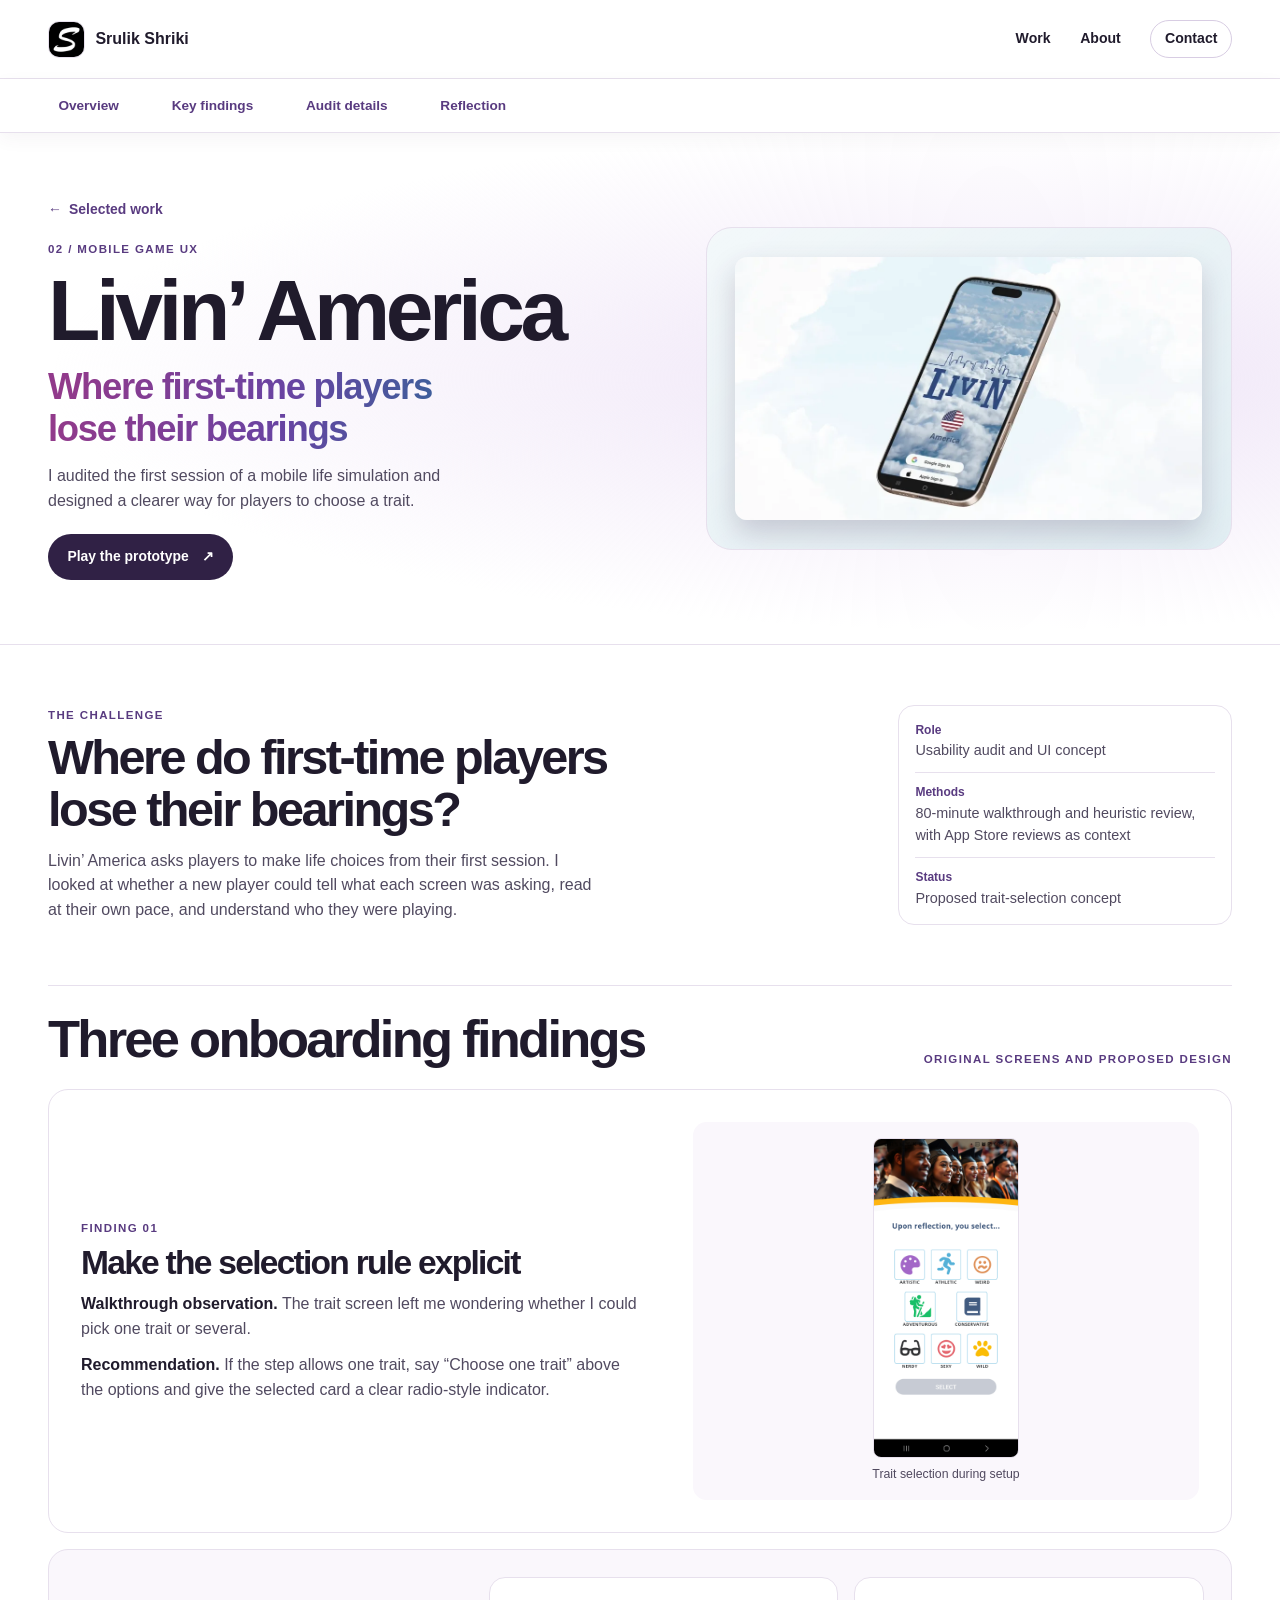
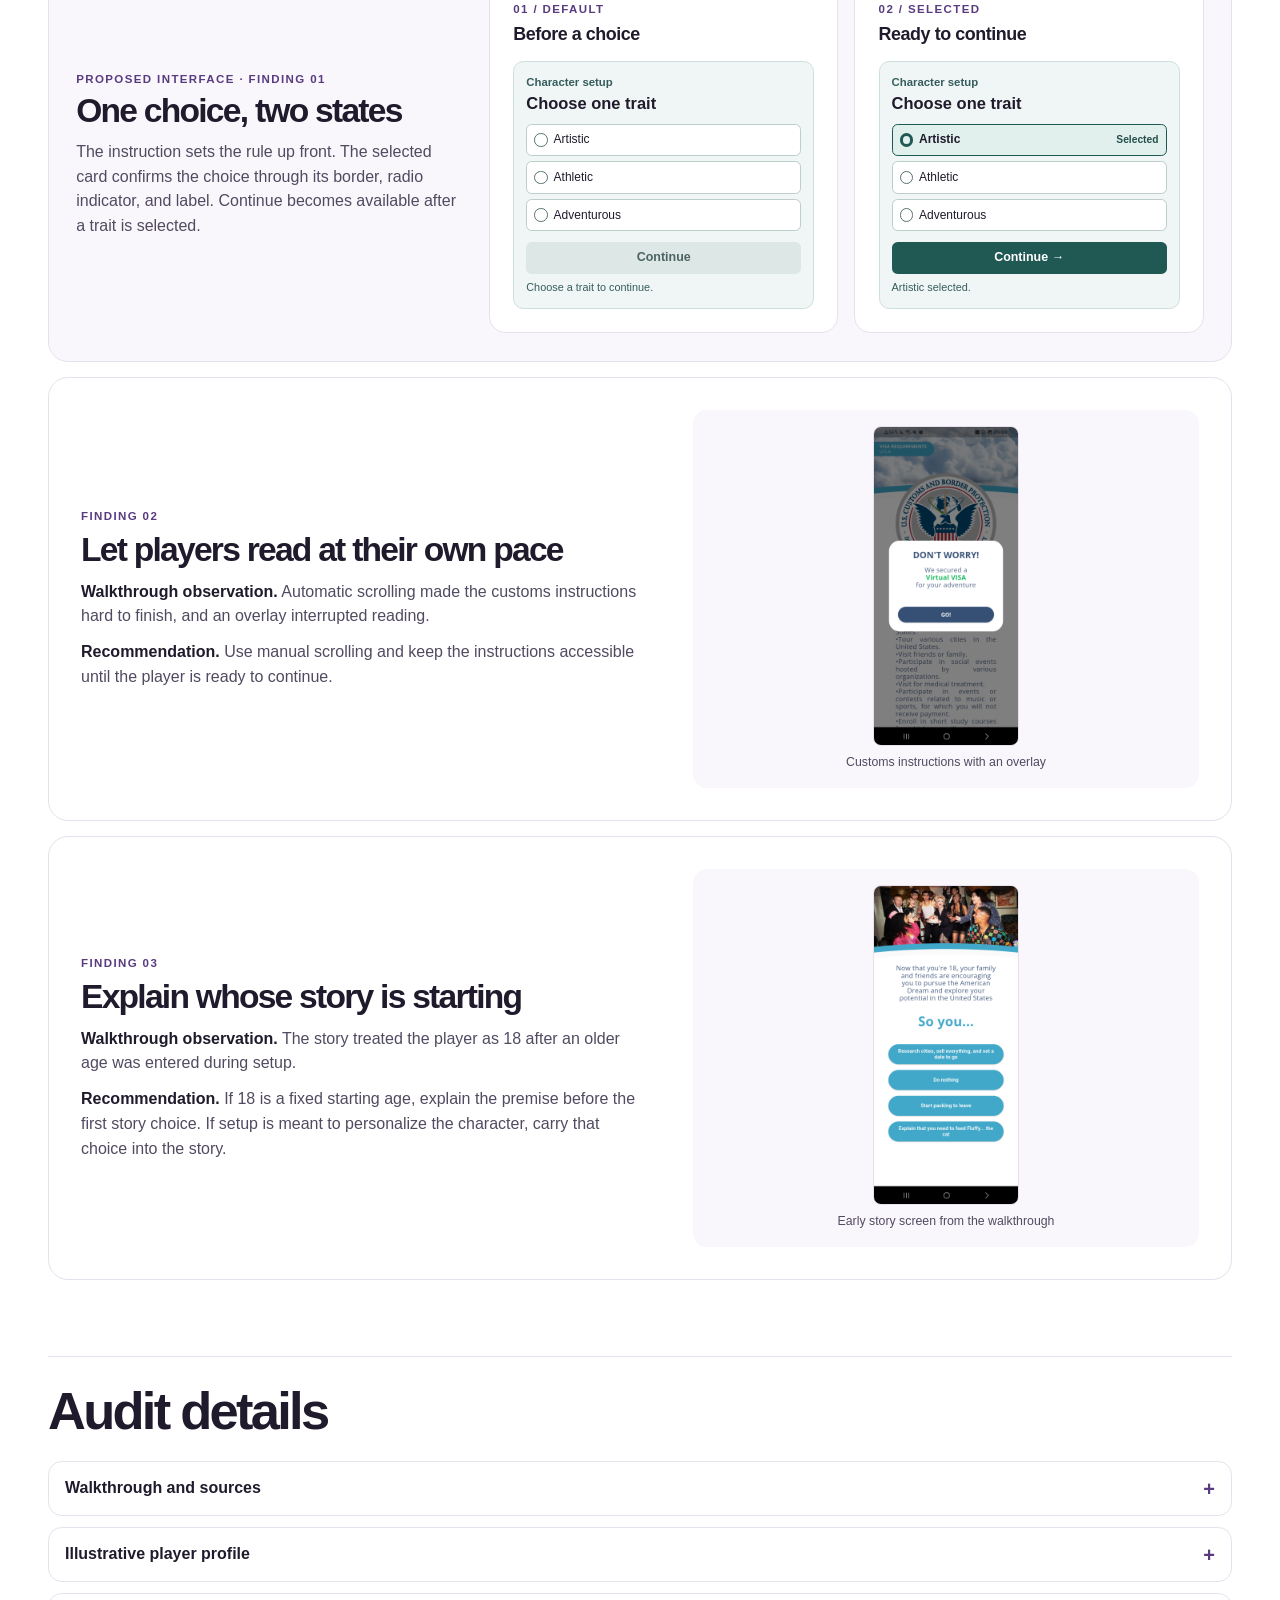
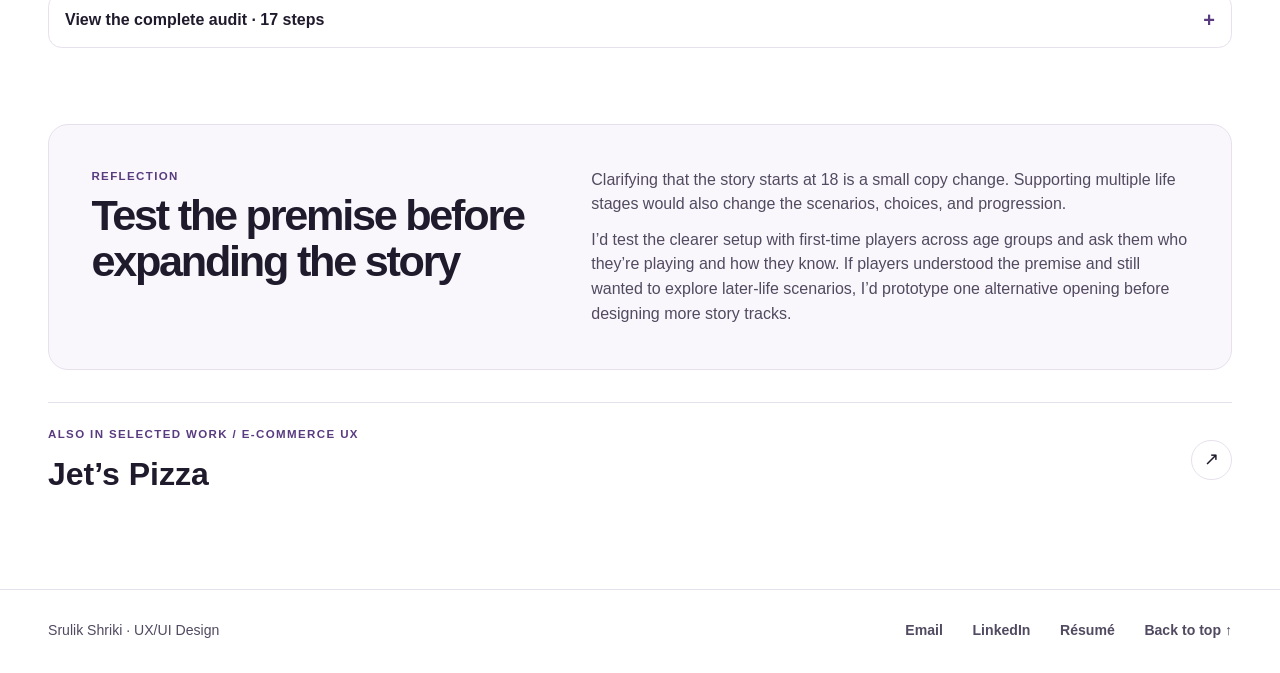
==== commit 25feeb86: "Update livinamerica.html" ====
--- a/livinamerica.html
+++ b/livinamerica.html
@@ -35,6 +35,9 @@
           <h1 id="case-title">Livin’ America</h1>
           <p class="case-subtitle">Where first-time players lose their bearings</p>
           <p class="case-intro">I audited the first session of a mobile life simulation and designed a clearer way for players to choose a trait.</p>
+          <a class="button" href="https://pure-italic-92584115.figma.site/" target="_blank" rel="noopener noreferrer" style="margin-top: 1.25rem">
+            Play the prototype <span aria-hidden="true">↗</span><span class="sr-only"> (opens in a new tab)</span>
+          </a>
         </div>
         <figure class="case-cover"><img src="assets/home/livin-america.webp" alt="Livin’ America’s mobile welcome screen" width="1000" height="563" fetchpriority="high"></figure>
       </section>
--- a/assets/css/portfolio.css
+++ b/assets/css/portfolio.css
@@ -0,0 +1,303 @@
+:root {
+  color-scheme: light;
+  --paper: #faf9f7;
+  --white: #fff;
+  --ink: #221d29;
+  --body: #4f4957;
+  --line: #e1dce2;
+  --accent: #593b80;
+  --tint: #eee7f6;
+  --wash: #f5f1f7;
+  --shell: 1120px;
+  font-family: system-ui, -apple-system, "Segoe UI", sans-serif;
+  background: var(--paper);
+  color: var(--ink);
+}
+*, *::before, *::after { box-sizing: border-box; }
+body, h1, h2, h3, p, figure, blockquote, dl, dd { margin: 0; }
+body { line-height: 1.55; }
+h1, h2, h3 { line-height: 1.07; letter-spacing: -.052em; text-wrap: balance; }
+h2 { font-size: clamp(2rem, 4.1vw, 3.5rem); }
+h3 { font-size: clamp(1.5rem, 2.8vw, 2.1rem); }
+a { color: inherit; }
+img, video { display: block; max-width: 100%; height: auto; }
+button { font: inherit; }
+[hidden] { display: none !important; }
+:focus-visible { outline: 3px solid var(--accent); outline-offset: 4px; }
+[id] { scroll-margin-top: 1.25rem; }
+.wrap { width: min(var(--shell), calc(100% - 6rem)); margin-inline: auto; }
+.skip { position: absolute; top: .75rem; left: 1rem; z-index: 1; padding: .6rem 1rem; background: var(--white); transform: translateY(-150%); }
+.skip:focus { transform: translateY(0); }
+.sr-only { position: absolute; width: 1px; height: 1px; padding: 0; margin: -1px; overflow: hidden; clip-path: inset(50%); white-space: nowrap; }
+.site-header, .site-footer { background: var(--paper); }
+.site-header { border-bottom: 1px solid var(--line); }
+.header-inner, .footer-inner { display: flex; align-items: center; justify-content: space-between; gap: 1rem; }
+.header-inner { min-height: 72px; }
+.site-header nav, .site-footer nav, .actions { display: flex; align-items: center; flex-wrap: wrap; gap: clamp(.75rem, 2.5vw, 1.85rem); }
+.site-header a, .site-footer a, .button, .text-link, .back-link { text-decoration: none; }
+.site-header nav a, .site-footer a { font-size: .88rem; font-weight: 600; }
+.site-header nav a:hover, .site-footer a:hover, .text-link:hover, .back-link:hover { text-decoration: underline; text-underline-offset: .2em; }
+.brand { display: inline-flex; gap: .65rem; align-items: center; font-weight: 720; }
+.brand img { border-radius: 9px; }
+.contact { border: 1px solid var(--line); padding: .45rem .85rem; border-radius: 999px; }
+.eyebrow { color: var(--accent); font-size: .72rem; line-height: 1.45; letter-spacing: .12em; font-weight: 760; text-transform: uppercase; }
+.button { min-height: 46px; display: inline-flex; align-items: center; justify-content: center; gap: .8rem; padding: .72rem 1.15rem; border: 1px solid transparent; border-radius: 999px; font-size: .87rem; font-weight: 690; background: var(--ink); color: var(--white); cursor: pointer; }
+.button:hover { background: var(--accent); }
+.text-link, .back-link { color: var(--accent); font-size: .87rem; font-weight: 690; }
+.home-hero { display: grid; grid-template-columns: 1.16fr .84fr; align-items: end; gap: 2rem; padding-block: clamp(3rem, 5.8vw, 5rem) clamp(2.75rem, 5vw, 4.25rem); }
+.hero-kicker { display: flex; align-items: center; gap: .55rem; margin-bottom: 1.3rem; }
+.hero-kicker span { width: .52rem; height: .52rem; background: var(--accent); border-radius: 50%; }
+.home-hero h1 { font-size: clamp(4rem, 8.7vw, 7.85rem); line-height: .88; letter-spacing: -.087em; }
+.home-hero h1 span { letter-spacing: -.052em; }
+.home-hero h1 em { color: var(--accent); font-style: normal; }
+.home-intro { border-left: 1px solid var(--line); padding: .1rem 0 .25rem clamp(1.5rem, 4vw, 3.5rem); }
+.lead { max-width: 29ch; font-size: clamp(1.2rem, 2.3vw, 1.76rem); line-height: 1.43; letter-spacing: -.026em; }
+.home-intro .button { margin-top: 1.35rem; }
+.section-heading { display: flex; align-items: end; justify-content: space-between; flex-wrap: wrap; gap: .55rem 1rem; margin-bottom: 1.35rem; }
+.work { border-top: 1px solid var(--line); padding-block: 1.75rem 4.75rem; }
+.project-grid { display: grid; grid-template-columns: repeat(2, minmax(0, 1fr)); gap: 1.15rem; }
+.project { position: relative; border: 1px solid var(--line); border-radius: 1.25rem; overflow: hidden; background: var(--white); text-decoration: none; }
+.project:hover h3 { text-decoration: underline; text-underline-offset: .13em; }
+.project-art { aspect-ratio: 2.03; overflow: hidden; background: var(--tint); }
+.project-art img { width: 100%; height: 100%; object-fit: cover; transition: transform .25s ease; }
+.project:hover img { transform: scale(1.035); }
+.project-content { padding: 1.25rem 4.25rem 1.45rem 1.35rem; }
+.project-content h3 { margin: .4rem 0 .45rem; }
+.project-content > p:last-of-type { color: var(--body); }
+.project-pizza { --accent: #7b4034; --tint: #f6e7e0; }
+.project-game { --accent: #275a64; --tint: #e6f0ef; }
+.arrow { display: inline-grid; flex: none; width: 2.55rem; height: 2.55rem; place-items: center; border-radius: 50%; border: 1px solid var(--line); font-size: 1.1rem; }
+.project .arrow { position: absolute; right: 1.25rem; bottom: 1.45rem; }
+.project:hover .arrow, .next-project:hover .arrow { background: var(--tint); border-color: var(--accent); }
+.about { display: grid; grid-template-columns: minmax(9rem, 15rem) minmax(0, 1fr); align-items: center; gap: clamp(1.5rem, 5vw, 4rem); padding: clamp(1.4rem, 5vw, 3.75rem); background: var(--wash); border: 1px solid var(--line); border-radius: 1.25rem; }
+.about h2 { margin-block: .35rem .85rem; }
+.about p:not(.eyebrow) { max-width: 57ch; color: var(--body); }
+.about .actions { margin-top: 1.15rem; }
+.portrait { aspect-ratio: 1; object-fit: cover; border-radius: .9rem; }
+.site-footer { margin-top: clamp(3.5rem, 7vw, 6rem); border-top: 1px solid var(--line); }
+.footer-inner { min-height: 83px; padding-block: 1rem; color: var(--body); font-size: .88rem; }
+
+.theme-pizza { --accent: #7b4034; --tint: #f5e7df; --wash: #f8f0eb; }
+.theme-game { --accent: #255b63; --tint: #e0eeeb; --wash: #edf4f3; }
+.case-top { background: var(--wash); border-bottom: 1px solid var(--line); }
+.case-hero { display: grid; grid-template-columns: 1.06fr .94fr; align-items: center; gap: clamp(1.5rem, 5vw, 4rem); padding-block: clamp(2rem, 5vw, 4rem); }
+.back-link { display: inline-flex; align-items: center; gap: .45rem; margin-bottom: 1.3rem; }
+.case-hero h1 { font-size: clamp(3rem, 6.7vw, 6rem); margin: .45rem 0 .55rem; }
+.case-subtitle { max-width: 24ch; font-size: clamp(1.45rem, 2.85vw, 2.3rem); font-weight: 650; line-height: 1.15; letter-spacing: -.036em; text-wrap: balance; }
+.case-intro { max-width: 49ch; margin-top: .9rem; color: var(--body); }
+.case-cover { overflow: hidden; border: 1px solid var(--line); border-radius: 1.1rem; background: var(--white); }
+.case-cover img { width: 100%; }
+.case-nav { display: flex; flex-wrap: wrap; gap: .5rem 1.35rem; padding-block: 1rem; border-bottom: 1px solid var(--line); }
+.case-nav a { color: var(--accent); text-decoration: none; font-size: .85rem; font-weight: 700; }
+.case-nav a:hover { text-decoration: underline; text-underline-offset: .2em; }
+.case-overview { display: grid; grid-template-columns: 1.4fr .6fr; gap: 1.5rem clamp(1.5rem, 6vw, 4.5rem); padding-block: clamp(2rem, 5vw, 3.75rem); align-items: center; }
+.case-overview h2 { margin-block: .45rem .85rem; font-size: clamp(1.85rem, 3.8vw, 3.2rem); }
+.case-overview p:not(.eyebrow) { max-width: 62ch; color: var(--body); }
+.facts { background: var(--white); border: 1px solid var(--line); border-radius: 1rem; padding: .25rem 1rem; }
+.facts div { padding: .65rem 0; }
+.facts div + div { border-top: 1px solid var(--line); }
+.facts dt { color: var(--accent); font-size: .75rem; font-weight: 750; }
+.facts dd { color: var(--body); font-size: .9rem; }
+.case-section { padding-top: 1.6rem; border-top: 1px solid var(--line); margin-bottom: clamp(2.3rem, 6vw, 4.75rem); }
+.decision, .game-finding { display: grid; grid-template-columns: minmax(0, .82fr) minmax(0, 1.18fr); gap: 1.4rem clamp(1.4rem, 4.25vw, 3.3rem); align-items: center; padding: clamp(1.1rem, 2.5vw, 2rem); background: var(--white); border: 1px solid var(--line); border-radius: 1rem; margin-bottom: .95rem; }
+.decision-copy > p, .finding-copy > p:not(.eyebrow) { margin-top: .7rem; color: var(--body); }
+.decision-copy strong, .finding-copy strong { color: var(--ink); }
+blockquote { margin-top: 1.05rem; padding: .25rem 0 .25rem .75rem; border-left: 2px solid var(--accent); color: var(--body); font-size: .92rem; }
+blockquote cite { display: block; font-size: .75rem; margin-top: .35rem; }
+.comparison { display: grid; grid-template-columns: repeat(2, minmax(0, 1fr)); gap: .6rem; }
+.comparison-panel { min-width: 0; min-height: 9.5rem; padding: .7rem; background: var(--paper); border-radius: .8rem; }
+.comparison-panel.proposed { background: var(--tint); }
+.comparison-panel .eyebrow { font-size: .63rem; letter-spacing: .08em; }
+.ui-sample { display: grid; gap: .35rem; margin-top: .6rem; padding: .7rem; background: var(--white); border: 1px solid var(--line); border-radius: .55rem; font-size: .88rem; overflow-wrap: anywhere; }
+.ui-sample > strong { font-size: .96rem; }
+.sample-label { font-size: .75rem; color: var(--body); font-weight: 650; }
+.ui-line { display: flex; gap: .3rem .6rem; align-items: baseline; justify-content: space-between; flex-wrap: wrap; border-top: 1px solid var(--line); padding-top: .35rem; }
+.badge { color: var(--accent); font-size: .8rem; }
+.mini-link { color: var(--accent); font-size: .76rem; text-underline-offset: .14em; }
+.game-finding { grid-template-columns: minmax(0, 1.05fr) minmax(0, .95fr); }
+.finding-copy .eyebrow { margin-bottom: .5rem; }
+.phone-figure { display: grid; justify-items: center; gap: .45rem; padding: 1rem; background: var(--wash); border-radius: .85rem; }
+.phone-figure img, .audit-media img { max-height: 320px; width: auto; object-fit: contain; border-radius: .5rem; border: 1px solid var(--line); }
+.phone-figure figcaption { text-align: center; color: var(--body); font-size: .77rem; }
+.disclosure { border: 1px solid var(--line); background: var(--white); border-radius: .85rem; margin-bottom: .65rem; }
+.disclosure > summary { display: flex; justify-content: space-between; align-items: center; gap: .75rem; list-style: none; padding: .9rem 1rem; cursor: pointer; font-weight: 700; }
+.disclosure > summary::-webkit-details-marker { display: none; }
+.disclosure > summary::after { content: "+"; color: var(--accent); font-size: 1.25rem; line-height: 1; }
+.disclosure[open] > summary::after { content: "−"; }
+.disclosure > summary:hover { color: var(--accent); }
+.disclosure-body { border-top: 1px solid var(--line); padding: 1.1rem; color: var(--body); }
+.disclosure-body p + p { margin-top: .65rem; }
+.disclosure-body h3 { color: var(--ink); font-size: 1.15rem; margin-bottom: .3rem; }
+.disclosure-body > h3 { margin-top: 1.05rem; }
+.competitive-table { width: 100%; border-collapse: collapse; margin-top: .85rem; font-size: .9rem; }
+.competitive-table caption { text-align: left; font-weight: 650; margin-bottom: .45rem; color: var(--ink); }
+.competitive-table th, .competitive-table td { padding: .65rem; text-align: left; vertical-align: top; border-bottom: 1px solid var(--line); overflow-wrap: anywhere; }
+.competitive-table thead th { background: var(--wash); color: var(--accent); }
+.competitive-table tbody th { color: var(--ink); }
+.competitive-takeaway { margin-top: .85rem; }
+@media (max-width: 620px) {
+  .competitive-table { font-size: .8rem; }
+  .competitive-table th, .competitive-table td { padding: .45rem .35rem; }
+}
+.profile { display: flex; align-items: center; gap: 1rem; margin-top: 1rem; }
+.profile:first-child { margin-top: 0; }
+.profile img { width: clamp(3.3rem, 10vw, 5rem); flex: none; aspect-ratio: 1; object-fit: cover; border-radius: .55rem; }
+.process-list { padding-inline-start: 1.25rem; margin-block: .35rem 0; }
+.reflection { display: grid; grid-template-columns: minmax(0, .87fr) minmax(0, 1.13fr); gap: 1rem 2.5rem; padding: clamp(1.25rem, 3.6vw, 2.65rem); background: var(--wash); border: 1px solid var(--line); border-radius: 1rem; margin-bottom: 1rem; }
+.reflection h2 { margin-top: .45rem; font-size: clamp(1.65rem, 3.5vw, 2.7rem); }
+.reflection p:not(.eyebrow) { color: var(--body); }
+.reflection p + p { margin-top: .65rem; }
+.tracker { margin-top: 1rem; }
+.tracker ol { display: flex; flex-wrap: wrap; gap: .55rem; padding-left: 0; list-style: none; }
+.tracker li { border: 1px solid var(--line); border-radius: .55rem; padding: .55rem .7rem; }
+.tracker li[data-reached] { background: var(--tint); }
+.tracker li[aria-current="step"] { border-color: var(--accent); font-weight: 750; }
+.next-project { display: flex; align-items: center; justify-content: space-between; gap: 1rem; padding: 1.1rem 0 0; margin-top: 2rem; border-top: 1px solid var(--line); text-decoration: none; }
+.next-project strong { display: block; margin-top: .25rem; font-size: clamp(1.3rem, 3vw, 2rem); }
+.audit-controls { display: flex; align-items: center; gap: .7rem; margin-bottom: .75rem; }
+.audit-controls button { width: 2.75rem; height: 2.75rem; border: 1px solid var(--line); border-radius: 50%; color: var(--accent); background: var(--wash); cursor: pointer; }
+.audit-controls button:disabled { cursor: default; color: var(--body); opacity: .55; }
+.audit-controls p { font-weight: 650; }
+.audit-step { display: grid; grid-template-columns: minmax(0, 1.1fr) minmax(0, .9fr); align-items: start; gap: 1rem; padding-block: .9rem; border-top: 1px solid var(--line); }
+.audit-media { display: flex; gap: .5rem; flex-wrap: wrap; }
+.audit-media:empty { display: none; }
+.audit-media img { max-height: 295px; }
+
+@media (max-width: 850px) {
+  .wrap { width: calc(100% - 3rem); }
+  .decision { grid-template-columns: 1fr; }
+  .project-art { aspect-ratio: 1.78; }
+}
+@media (max-width: 620px) {
+  .wrap { width: calc(100% - 2rem); }
+  .header-inner { min-height: 62px; gap: .4rem; }
+  .brand { font-size: .85rem; gap: .4rem; }
+  .brand img { width: 29px; height: 29px; }
+  .site-header nav { gap: .65rem; }
+  .site-header nav a { font-size: .78rem; }
+  .contact { padding: .35rem .55rem; }
+  .home-hero, .project-grid, .case-hero, .case-overview, .reflection, .audit-step { grid-template-columns: 1fr; }
+  .home-hero { gap: 1.2rem; }
+  .home-intro { padding: 0; border: 0; }
+  .about { grid-template-columns: 1fr; }
+  .portrait { width: 115px; }
+  .footer-inner { align-items: flex-start; flex-direction: column; }
+  .game-finding { grid-template-columns: minmax(0, 1fr); }
+  .phone-figure img { max-height: 290px; }
+}
+@media (max-width: 375px) {
+  .comparison { grid-template-columns: 1fr; }
+  .comparison-panel { min-height: 0; }
+}
+@media (prefers-reduced-motion: reduce) {
+  *, *::before, *::after { scroll-behavior: auto !important; transition: none !important; }
+}
+
+.flagship { padding-block: clamp(2rem, 5vw, 3.75rem); }
+.flagship-heading { display: grid; grid-template-columns: 1.1fr .9fr; align-items: end; gap: 1rem 3rem; margin-bottom: 1.75rem; }
+.flagship-heading h1 { font-size: clamp(3rem, 6.7vw, 6rem); margin-block: .4rem; }
+.flagship-heading .case-intro { margin-bottom: .25rem; }
+.concept-pair, .direction-grid, .trait-states { display: grid; grid-template-columns: repeat(2, minmax(0, 1fr)); gap: 1rem; }
+.concept-panel, .trait-state { padding: clamp(.8rem, 2.3vw, 1.45rem); border: 1px solid var(--line); border-radius: 1rem; background: var(--white); }
+.concept-panel figcaption, .trait-state figcaption { display: grid; gap: .2rem; margin-bottom: .8rem; }
+.concept-panel figcaption strong, .trait-state figcaption strong { font-size: 1.12rem; letter-spacing: -.025em; }
+.order-mock { background: #fffdfb; border: 1px solid #ddd4ce; border-radius: .7rem; overflow: hidden; }
+.mock-top { display: flex; justify-content: space-between; flex-wrap: wrap; gap: .25rem .65rem; align-items: baseline; padding: .55rem .85rem; color: white; background: #27211f; font-size: .72rem; }
+.mock-top span:first-child { font-weight: 780; font-size: .89rem; }
+.order-body { padding: .85rem; }
+.mock-title { font-weight: 760; font-size: 1.05rem; margin-bottom: .55rem; }
+.pickup-block { display: grid; gap: .05rem; background: #f7e9de; border-left: 3px solid #9d4d30; padding: .5rem .65rem; border-radius: .35rem; color: #4b2c23; }
+.pickup-block span { font-size: .78rem; }
+.pickup-block span:first-child { font-weight: 730; }
+.pickup-block strong { overflow-wrap: anywhere; }
+.mock-lines { margin-block: .5rem .6rem; font-size: .8rem; }
+.mock-lines div { display: flex; justify-content: space-between; align-items: baseline; gap: .55rem; padding-block: .15rem; }
+.mock-lines dd { text-align: right; font-weight: 650; }
+.mock-included { color: #315e45; }
+.mock-lines .mock-total { border-top: 1px solid var(--line); margin-top: .3rem; padding-top: .35rem; font-weight: 750; }
+.mock-action, .mock-note { display: block; padding: .42rem .65rem; border-radius: .35rem; text-align: center; font-size: .78rem; font-weight: 700; }
+.mock-action { background: #305d43; color: white; }
+.mock-note { background: #edf3ed; color: #30503d; }
+.concept-caption { margin-top: .6rem; color: var(--body); font-size: .75rem; }
+.design-directions { margin-bottom: 1rem; padding: clamp(1rem, 3vw, 1.6rem); border: 1px solid var(--line); border-radius: 1rem; background: var(--wash); }
+.design-directions h3 { font-size: clamp(1.35rem, 3vw, 1.8rem); }
+.direction-grid { margin-top: .8rem; }
+.direction { padding: .85rem; background: var(--white); border: 1px solid var(--line); border-radius: .7rem; }
+.direction-chosen { border-color: var(--accent); }
+.direction h4 { margin: .35rem 0 .3rem; line-height: 1.2; }
+.direction p:not(.eyebrow), .direction-note { color: var(--body); font-size: .9rem; }
+.direction-note { margin-top: .8rem; }
+.trait-concept { display: grid; grid-template-columns: minmax(0, .7fr) minmax(0, 1.3fr); align-items: center; gap: 1.15rem 1.75rem; margin-bottom: .95rem; padding: clamp(1rem, 3vw, 1.7rem); border: 1px solid var(--line); border-radius: 1rem; background: var(--wash); }
+.trait-concept-copy h3 { margin-block: .35rem .65rem; }
+.trait-concept-copy p:not(.eyebrow) { color: var(--body); }
+.trait-state { display: grid; align-content: start; }
+.trait-screen { min-width: 0; border-radius: .65rem; padding: .75rem; background: #f0f6f5; border: 1px solid #cddfdc; }
+.trait-step { color: #365c5d; font-size: .71rem; font-weight: 700; }
+.trait-title { margin: .15rem 0 .6rem; font-size: 1.03rem; font-weight: 760; line-height: 1.2; }
+.trait-options { display: grid; gap: .35rem; margin: 0 0 .65rem; padding: 0; list-style: none; }
+.trait-options li { display: flex; align-items: center; flex-wrap: wrap; gap: .35rem; padding: .36rem .45rem; border: 1px solid #bccdcb; border-radius: .35rem; background: white; font-size: .75rem; }
+.trait-radio { width: .85rem; height: .85rem; flex: none; border: 1px solid #587270; border-radius: 50%; }
+.trait-options .trait-selected { border-color: #205853; background: #e1efed; font-weight: 720; }
+.trait-selected .trait-radio { border: 3px solid #205853; }
+.trait-selected small { margin-inline-start: auto; color: #234f4a; font-size: .64rem; }
+.trait-action { padding: .4rem .5rem; text-align: center; color: white; background: #205853; border-radius: .35rem; font-size: .78rem; font-weight: 700; }
+.trait-unavailable { color: #4c6363; background: #dce7e6; }
+.trait-status { margin-top: .35rem; color: #365c5d; font-size: .68rem; }
+@media (max-width: 850px) {
+  .trait-concept { grid-template-columns: 1fr; }
+}
+@media (max-width: 620px) {
+  .flagship-heading, .concept-pair, .direction-grid, .trait-states { grid-template-columns: 1fr; }
+}
+
+/* Shared visual styling from the previous portfolio */
+:root {
+  --paper: #fff;
+  --ink: #201b2c;
+  --body: #514a60;
+  --line: #e7e0ed;
+  --accent: #593b80;
+  --tint: #f0e6f7;
+  --wash: #faf7fc;
+  --shell: 1200px;
+  --gradient: linear-gradient(102deg, #913a8b 5%, #6943a2 48%, #236f96 96%);
+  font-family: -apple-system, BlinkMacSystemFont, "Segoe UI", sans-serif;
+}
+.theme-pizza, .theme-game { --accent: #593b80; --tint: #f0e6f7; --wash: #faf7fc; }
+.header-inner { min-height: 78px; }
+.brand img { width: 37px; height: 37px; border-radius: 11px; border: 1px solid var(--line); }
+.contact { border-color: #d8cde3; }
+.button { background: #302145; }
+.case-top { background: radial-gradient(ellipse at 78% 48%, #efe5f7, transparent 67%), #fff; }
+.case-subtitle {
+  color: #593b80;
+  background: var(--gradient);
+  background-clip: text;
+  -webkit-text-fill-color: transparent;
+}
+.case-cover { border-radius: 26px; padding: clamp(.75rem, 2.5vw, 1.8rem); background: linear-gradient(145deg, #fff9, transparent), #e1eef3; }
+.case-cover img { border-radius: 12px; box-shadow: 0 13px 29px #45325738; }
+.concept-panel, .decision, .game-finding, .reflection, .design-directions, .trait-concept { border-radius: 1.25rem; }
+.case-nav-bar {
+  position: sticky;
+  top: 0;
+  z-index: 5;
+  background: #fff;
+  border-bottom: 1px solid var(--line);
+  box-shadow: 0 6px 18px #4532570d;
+}
+.case-nav-bar .case-nav { border: 0; gap: .35rem clamp(.7rem, 3vw, 2rem); align-items: center; padding-block: .55rem; }
+.case-nav-bar a { padding: .45rem .65rem; border-radius: 999px; }
+.case-nav-bar a:hover { background: #f4ecfa; }
+:is(.theme-pizza, .theme-game) [id] { scroll-margin-top: 5.25rem; }
+:is(.theme-pizza, .theme-game) .skip { z-index: 6; }
+@media (max-width: 800px) {
+  .header-inner { min-height: 65px; }
+  .brand img { width: 31px; height: 31px; border-radius: 8px; }
+}
+@media (max-width: 620px) {
+  .case-nav-bar a { padding: .4rem .2rem; font-size: .78rem; }
+}
+@media (forced-colors: active) {
+  .case-subtitle { background: none; color: CanvasText; -webkit-text-fill-color: CanvasText; }
+}
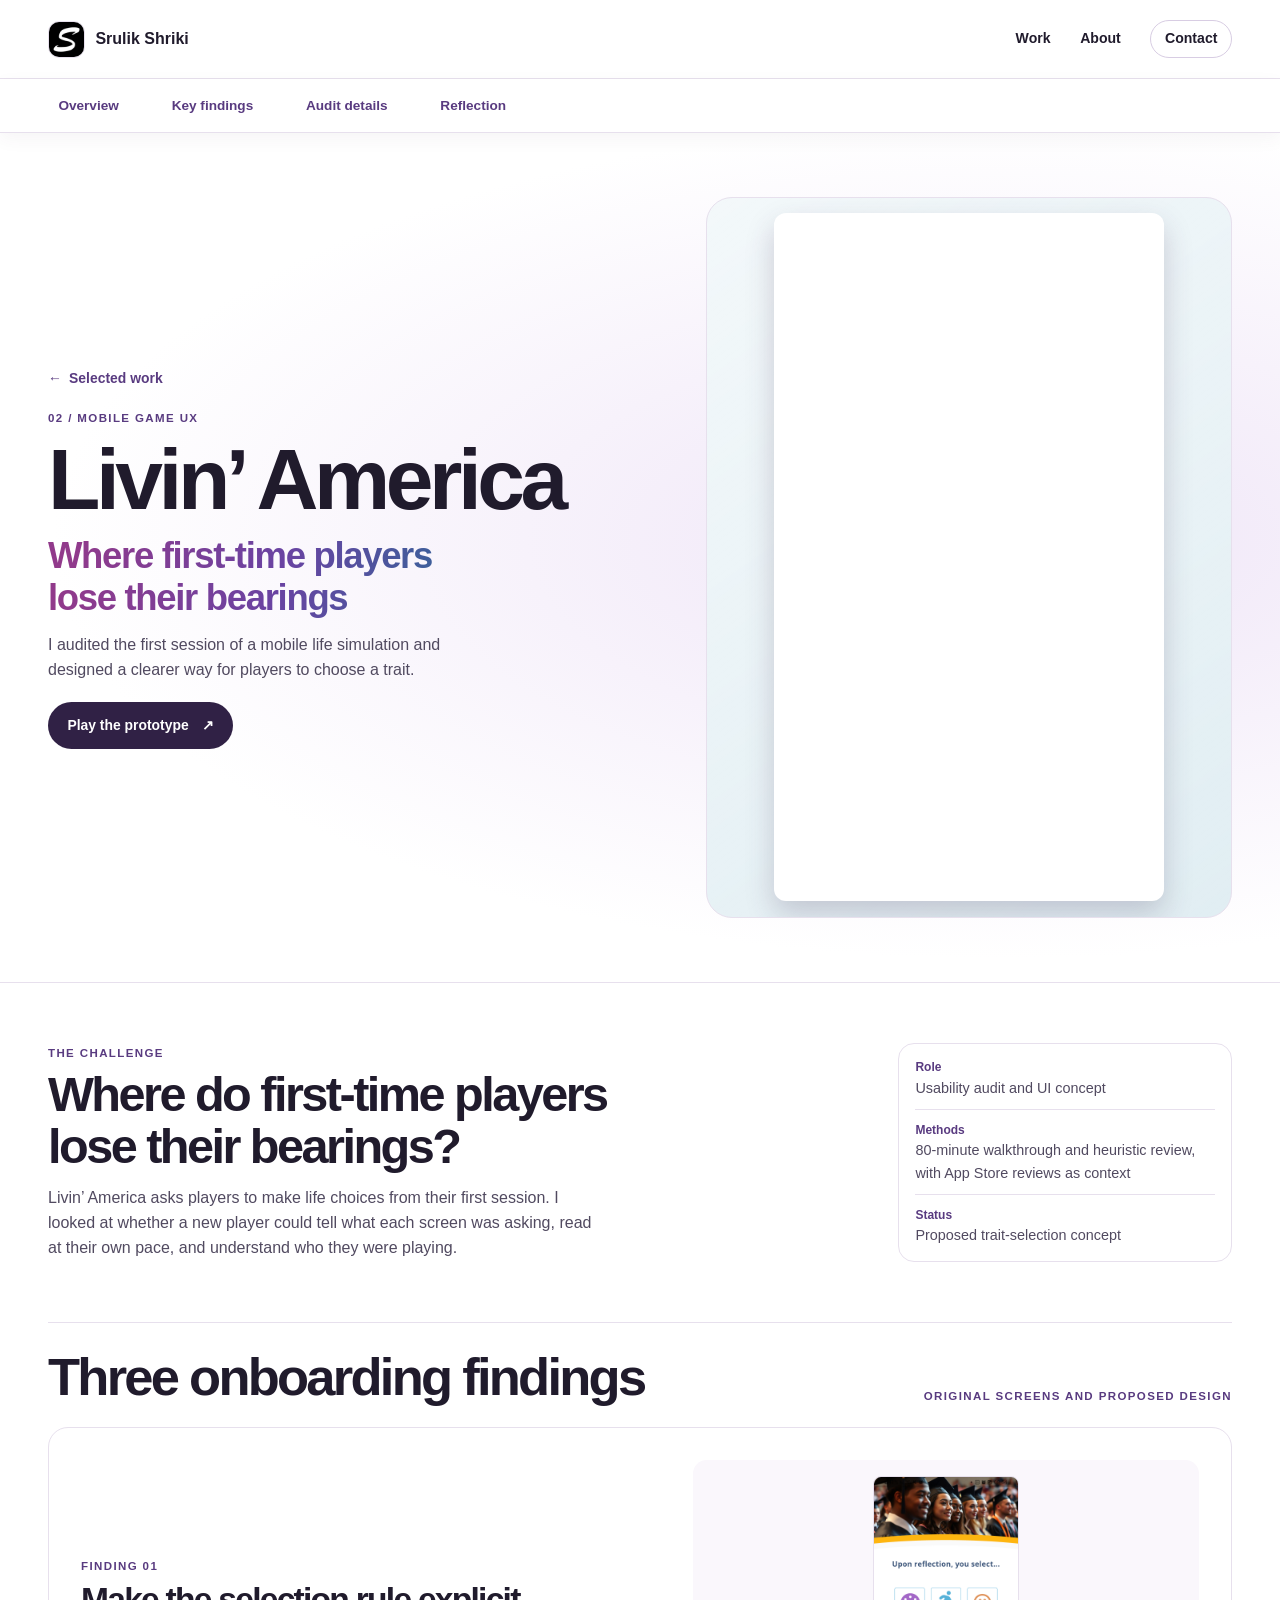
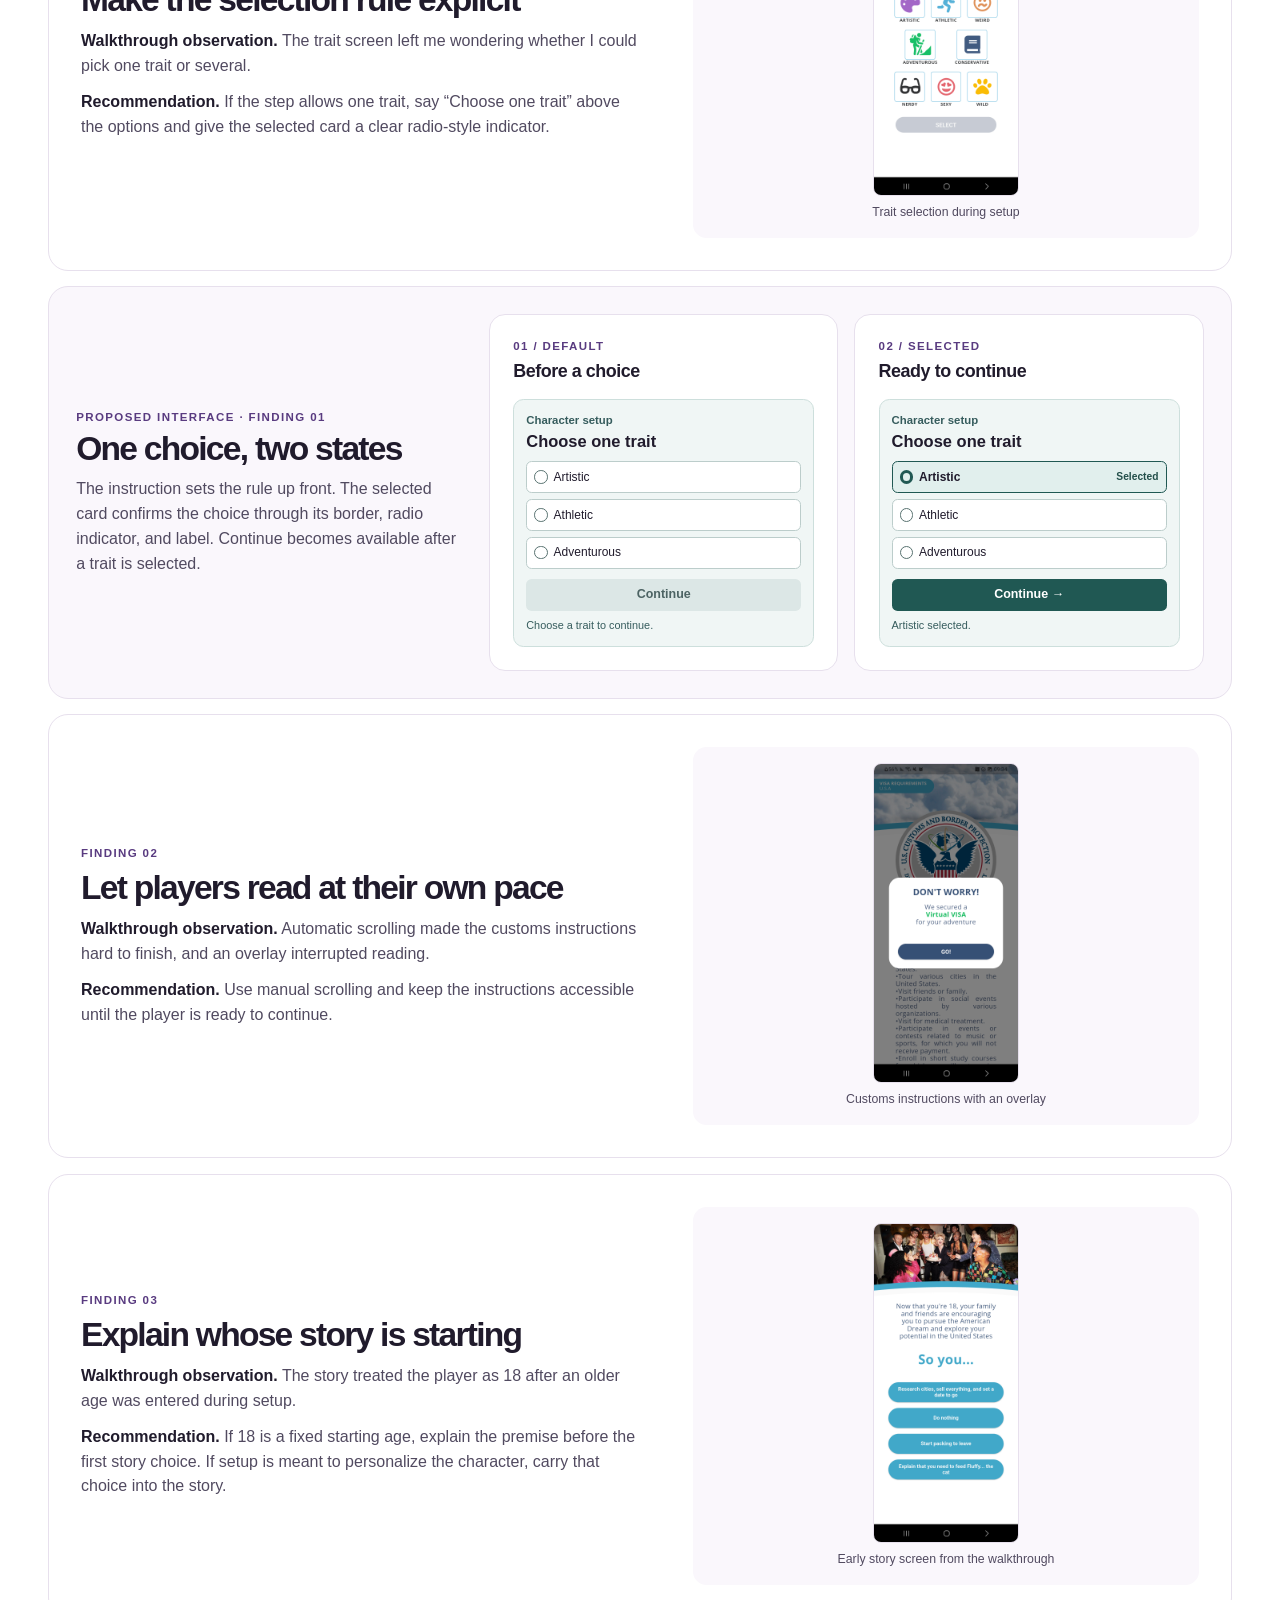
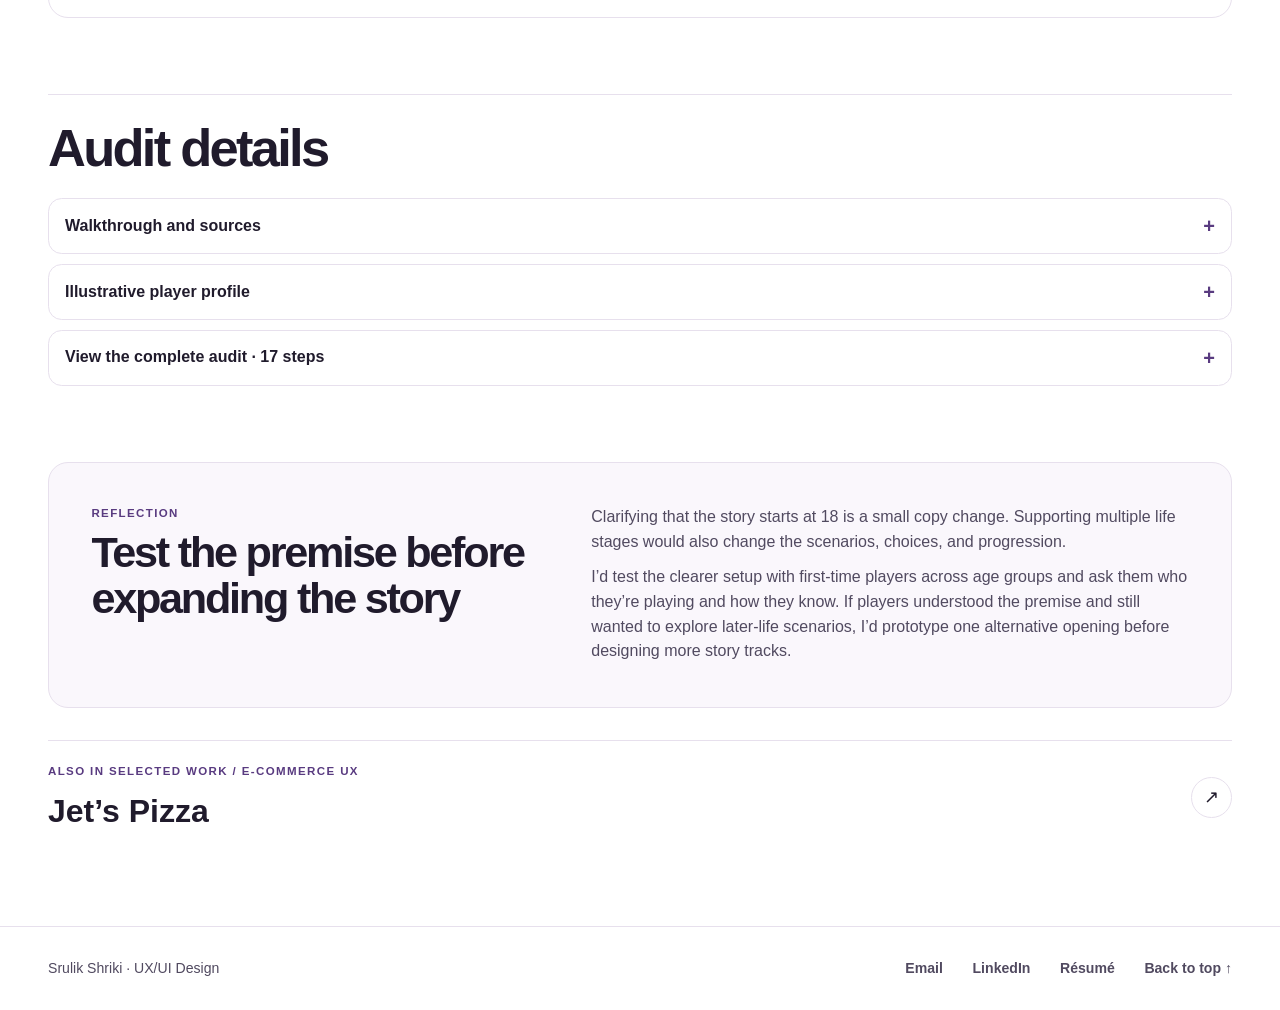
==== commit d9d6df56: "Update livinamerica.html" ====
--- a/livinamerica.html
+++ b/livinamerica.html
@@ -8,6 +8,23 @@
   <title>Livin’ America case study | Srulik Shriki</title>
   <link rel="icon" href="assets/home/srulik-mark.webp">
   <link rel="stylesheet" href="assets/css/portfolio.css">
+  <style>
+    .case-cover.case-prototype {
+      min-width: 0;
+      padding: clamp(.5rem, 1.2vw, 1rem);
+    }
+
+    .case-prototype iframe {
+      display: block;
+      width: min(100%, 390px);
+      height: clamp(34rem, 78svh, 43rem);
+      margin-inline: auto;
+      border: 0;
+      border-radius: 12px;
+      background: #fff;
+      box-shadow: 0 13px 29px #45325738;
+    }
+  </style>
   <script src="assets/js/portfolio.js" defer></script>
 </head>
 <body id="top" class="theme-game">
@@ -39,7 +56,14 @@
             Play the prototype <span aria-hidden="true">↗</span><span class="sr-only"> (opens in a new tab)</span>
           </a>
         </div>
-        <figure class="case-cover"><img src="assets/home/livin-america.webp" alt="Livin’ America’s mobile welcome screen" width="1000" height="563" fetchpriority="high"></figure>
+        <div class="case-cover case-prototype">
+          <iframe
+            src="https://pure-italic-92584115.figma.site/"
+            title="Livin’ America interactive prototype"
+            width="390"
+            height="640"
+          ></iframe>
+        </div>
       </section>
     </div>
     <div class="wrap case-body">
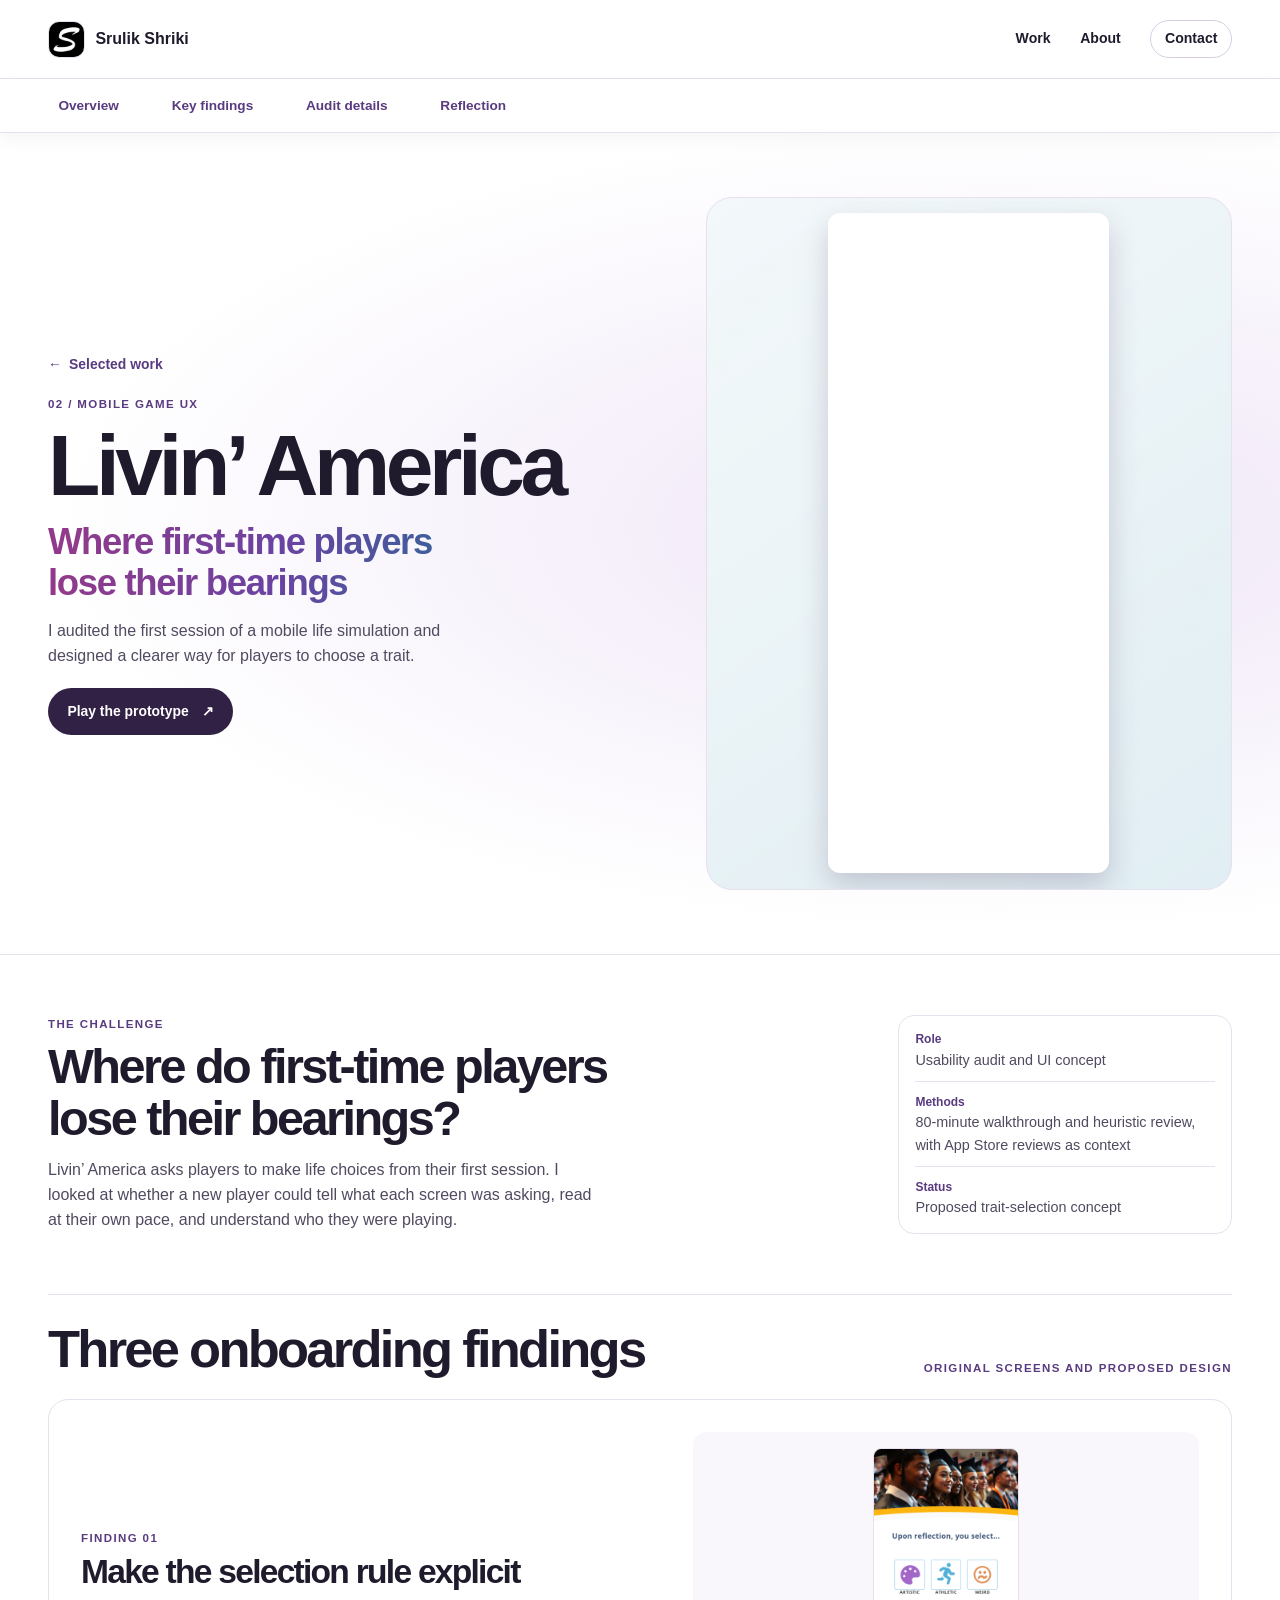
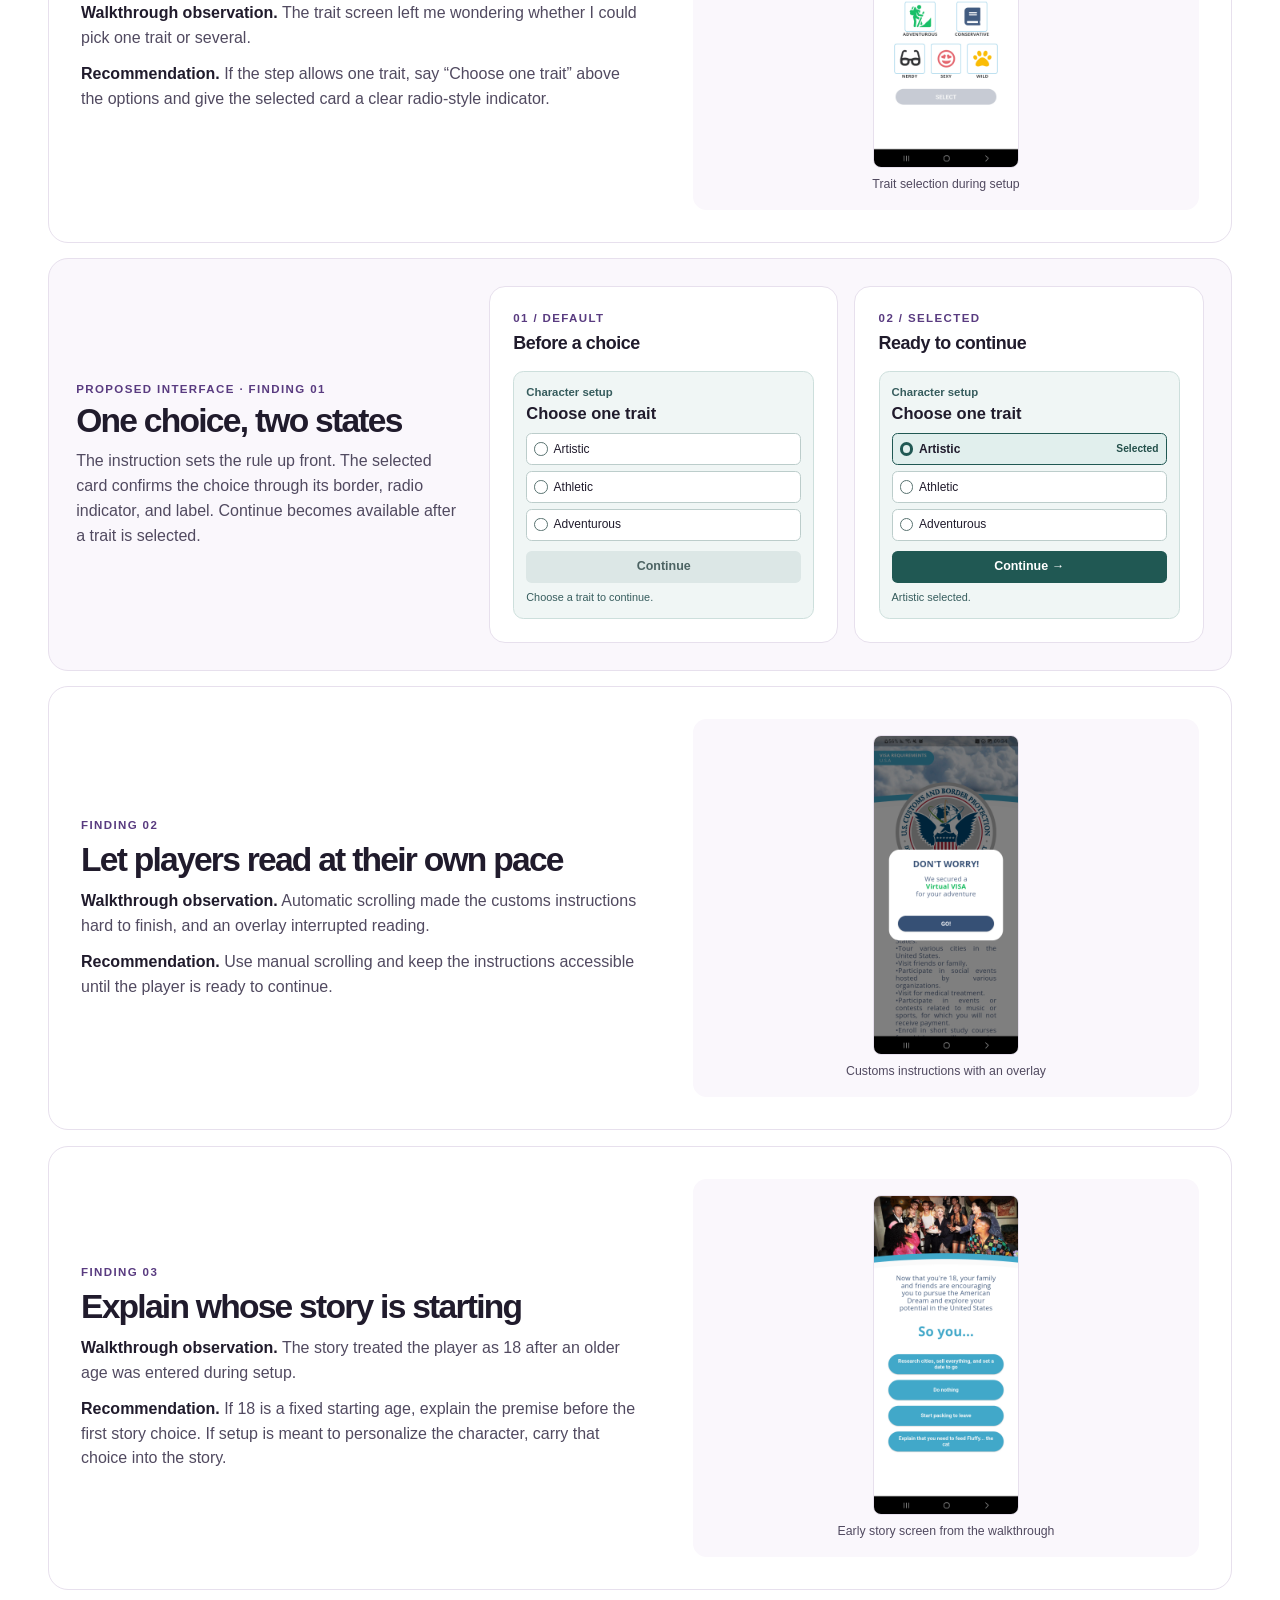
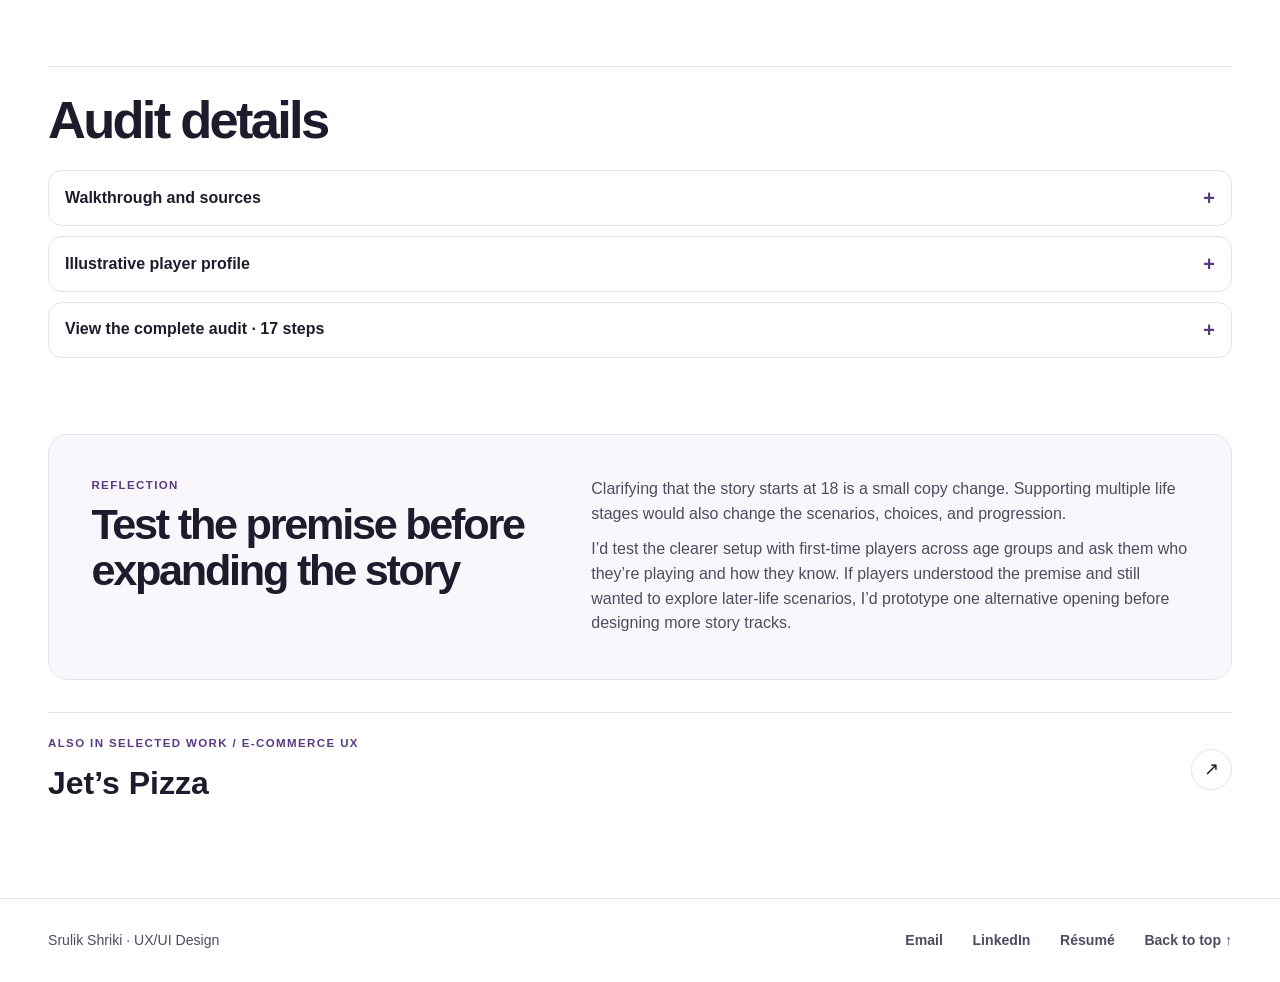
==== commit dc035dfe: "Update livinamerica.html" ====
--- a/livinamerica.html
+++ b/livinamerica.html
@@ -14,15 +14,35 @@
       padding: clamp(.5rem, 1.2vw, 1rem);
     }
 
-    .case-prototype iframe {
-      display: block;
-      width: min(100%, 390px);
-      height: clamp(34rem, 78svh, 43rem);
+    .prototype-viewport {
+      --frame-width: 390;
+      --frame-height: 916;
+      --fit-height: clamp(20rem, calc(100svh - 15rem), 42rem);
+      position: relative;
+      width: min(100%, calc(var(--fit-height) * var(--frame-width) / var(--frame-height)));
+      aspect-ratio: var(--frame-width) / var(--frame-height);
       margin-inline: auto;
-      border: 0;
+      overflow: hidden;
       border-radius: 12px;
       background: #fff;
       box-shadow: 0 13px 29px #45325738;
+    }
+
+    .prototype-viewport iframe {
+      position: absolute;
+      inset: 0 auto auto 0;
+      display: block;
+      width: calc(var(--frame-width) * 1px);
+      height: calc(var(--frame-height) * 1px);
+      border: 0;
+      transform: scale(var(--prototype-scale, 1));
+      transform-origin: top left;
+    }
+
+    @media (max-width: 620px) {
+      .prototype-viewport {
+        --fit-height: min(42rem, calc(100svh - 6.5rem));
+      }
     }
   </style>
   <script src="assets/js/portfolio.js" defer></script>
@@ -57,12 +77,14 @@
           </a>
         </div>
         <div class="case-cover case-prototype">
-          <iframe
-            src="https://pure-italic-92584115.figma.site/"
-            title="Livin’ America interactive prototype"
-            width="390"
-            height="640"
-          ></iframe>
+          <div class="prototype-viewport">
+            <iframe
+              src="https://pure-italic-92584115.figma.site/?view=portfolio"
+              title="Livin’ America interactive prototype"
+              width="390"
+              height="916"
+            ></iframe>
+          </div>
         </div>
       </section>
     </div>
@@ -188,5 +210,18 @@
       </nav>
     </div>
   </footer>
+  <script>
+    {
+      const viewport = document.querySelector(".prototype-viewport");
+      const frame = viewport.querySelector("iframe");
+      const fitPrototype = () => {
+        const scale = viewport.getBoundingClientRect().width / Number(frame.width);
+        viewport.style.setProperty("--prototype-scale", scale);
+      };
+
+      fitPrototype();
+      new ResizeObserver(fitPrototype).observe(viewport);
+    }
+  </script>
 </body>
 </html>
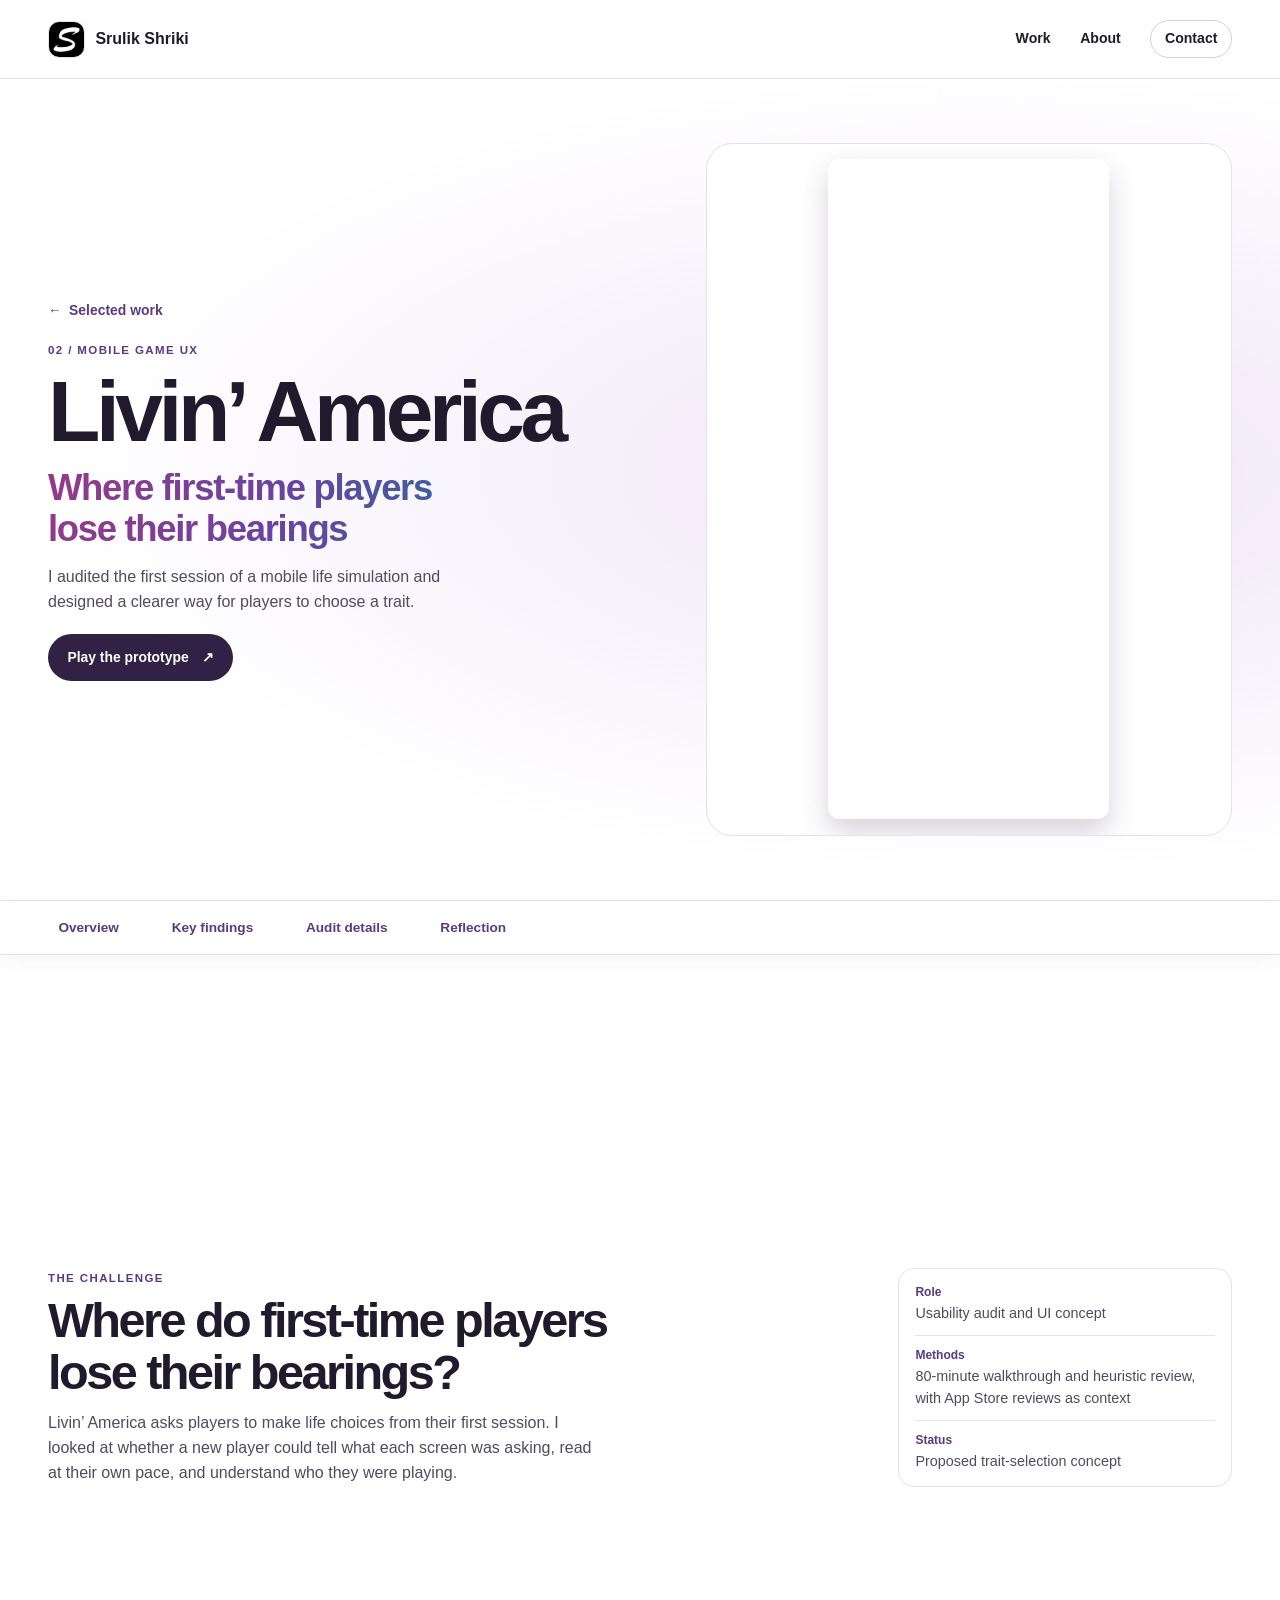
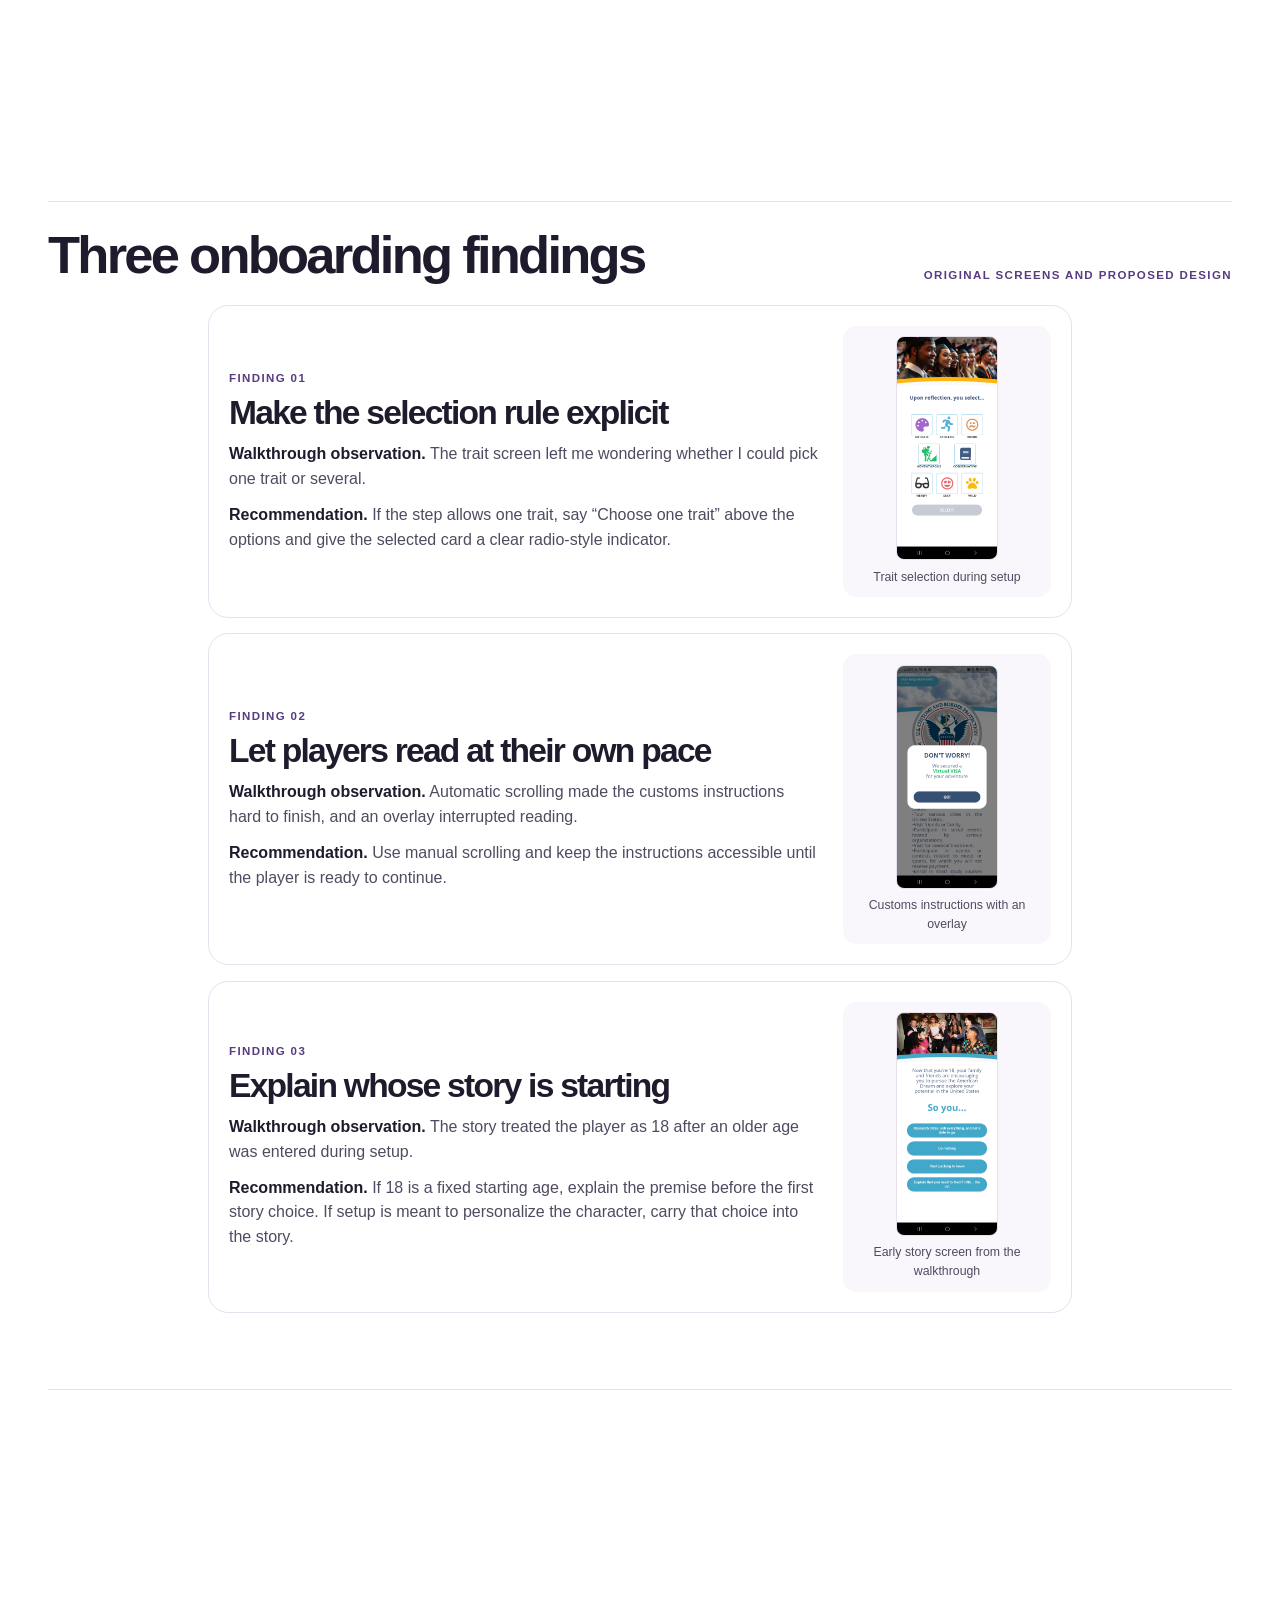
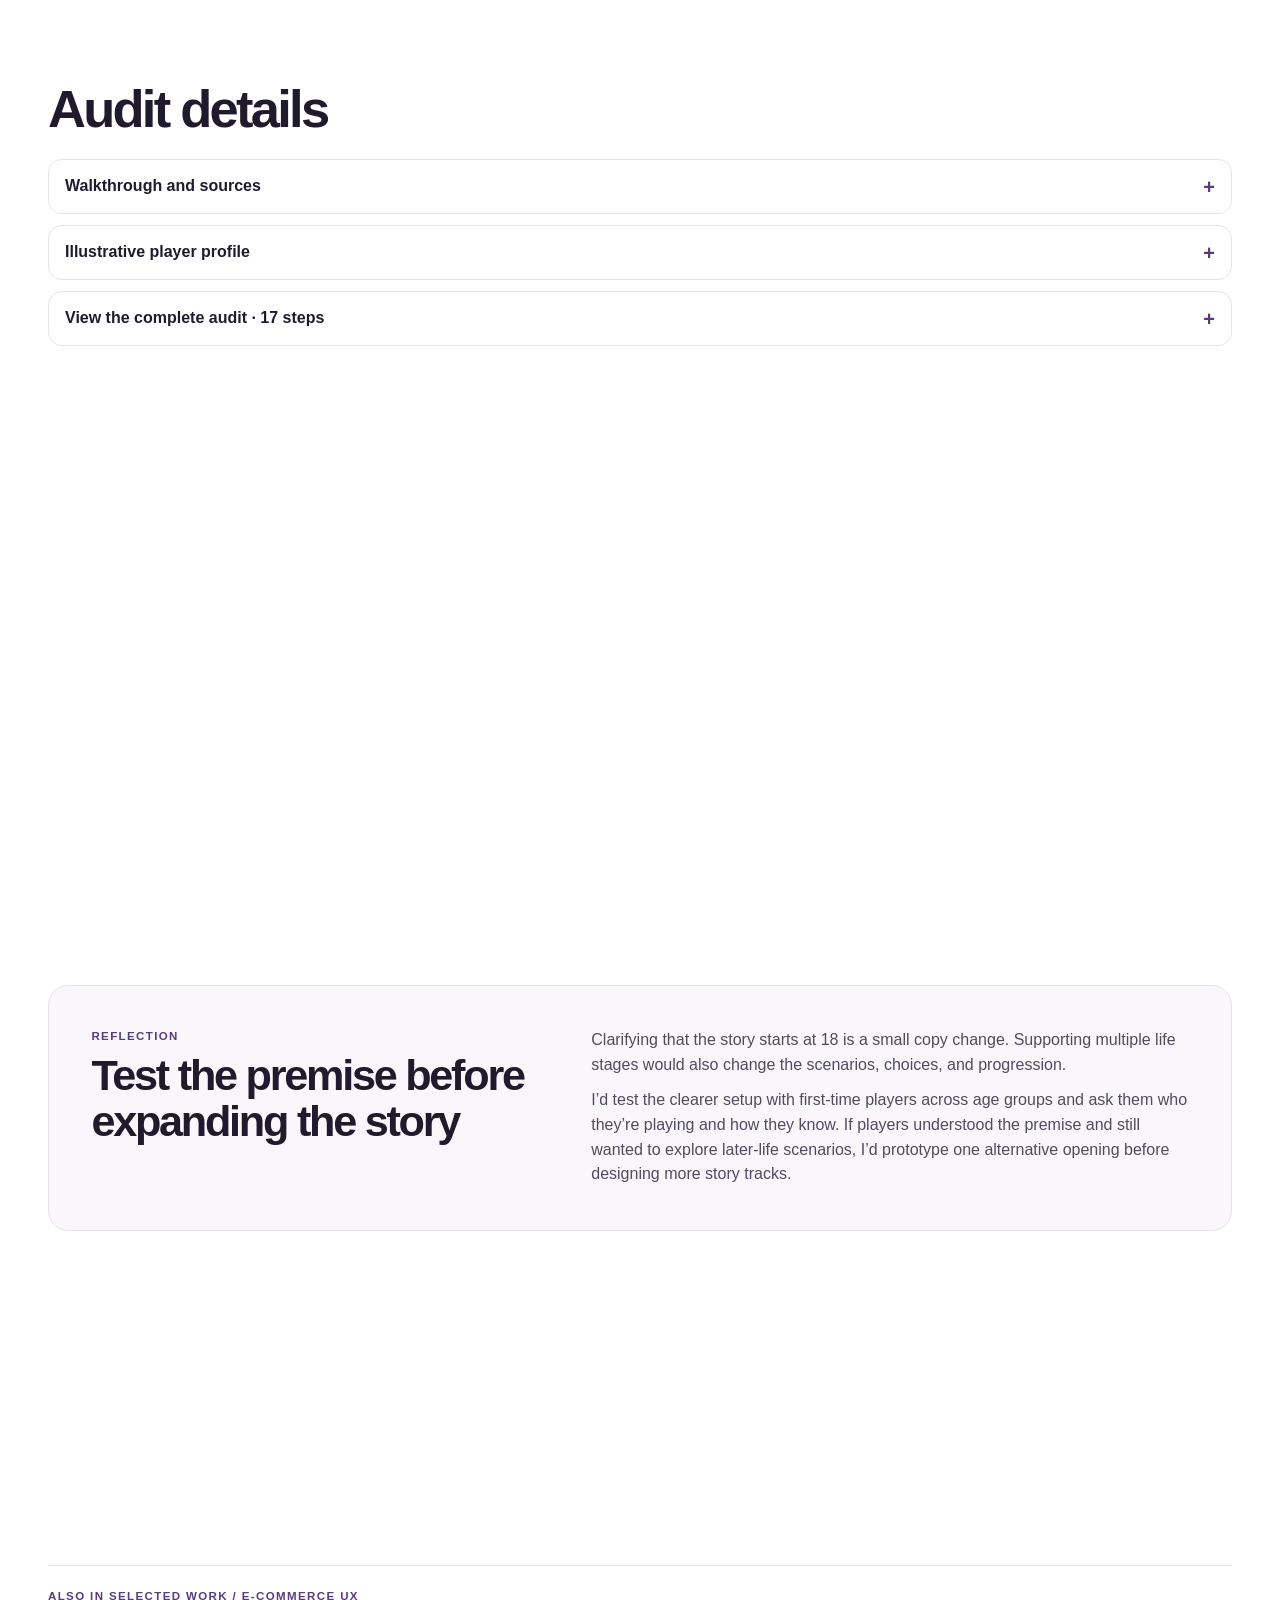
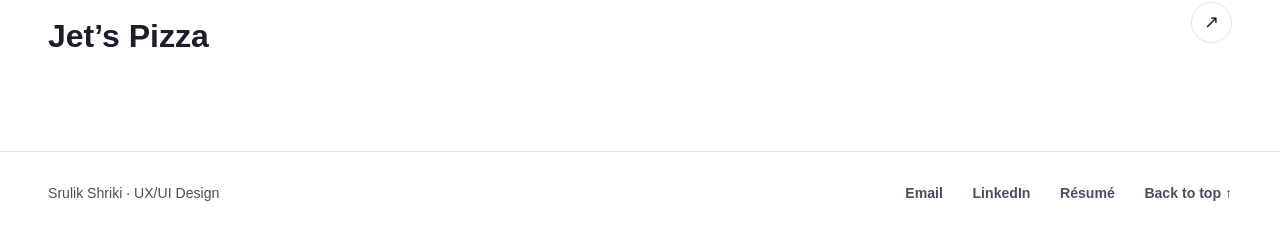
==== commit 5c5c76c5: "Update livinamerica.html" ====
--- a/livinamerica.html
+++ b/livinamerica.html
@@ -9,9 +9,55 @@
   <link rel="icon" href="assets/home/srulik-mark.webp">
   <link rel="stylesheet" href="assets/css/portfolio.css">
   <style>
+    html {
+      scroll-behavior: smooth;
+    }
+
+    .theme-game {
+      --case-nav-height: 5.25rem;
+      --case-anchor-gap: .75rem;
+    }
+
+    .theme-game .case-body [id] {
+      scroll-margin-top: calc(var(--case-nav-height) + var(--case-anchor-gap));
+    }
+
+    #overview,
+    #methodology,
+    #recommendations {
+      min-block-size: calc(100svh - var(--case-nav-height) - var(--case-anchor-gap));
+    }
+
+    #overview {
+      --case-anchor-gap: 0px;
+    }
+
+    #methodology,
+    #recommendations {
+      display: grid;
+      align-content: center;
+    }
+
     .case-cover.case-prototype {
       min-width: 0;
       padding: clamp(.5rem, 1.2vw, 1rem);
+      background: #fff;
+    }
+
+    #problems-solutions .game-finding {
+      max-inline-size: 54rem;
+      margin-inline: auto;
+      grid-template-columns: minmax(0, 1fr) minmax(10rem, 13rem);
+      gap: clamp(.85rem, 2vw, 1.5rem);
+      padding: clamp(.875rem, 1.6vw, 1.25rem);
+    }
+
+    #problems-solutions .phone-figure {
+      padding: .65rem;
+    }
+
+    #problems-solutions .phone-figure img {
+      max-block-size: 224px;
     }
 
     .prototype-viewport {
@@ -42,6 +88,25 @@
     @media (max-width: 620px) {
       .prototype-viewport {
         --fit-height: min(42rem, calc(100svh - 6.5rem));
+      }
+
+      #problems-solutions .game-finding {
+        grid-template-columns: minmax(0, 1fr);
+      }
+
+      #problems-solutions .phone-figure {
+        justify-self: center;
+        inline-size: min(100%, 12rem);
+      }
+
+      #problems-solutions .phone-figure img {
+        max-block-size: 180px;
+      }
+    }
+
+    @media (prefers-reduced-motion: reduce) {
+      html {
+        scroll-behavior: auto;
       }
     }
   </style>
@@ -59,9 +124,6 @@
       </nav>
     </div>
   </header>
-  <div class="case-nav-bar">
-    <nav class="wrap case-nav" aria-label="In this case study"><a href="#overview">Overview</a><a href="#problems-solutions">Key findings</a><a href="#methodology">Audit details</a><a href="#recommendations">Reflection</a></nav>
-  </div>
   <main id="main" tabindex="-1">
 
     <div class="case-top">
@@ -88,6 +150,9 @@
         </div>
       </section>
     </div>
+    <div class="case-nav-bar">
+      <nav class="wrap case-nav" aria-label="In this case study"><a href="#overview">Overview</a><a href="#problems-solutions">Key findings</a><a href="#methodology">Audit details</a><a href="#recommendations">Reflection</a></nav>
+    </div>
     <div class="wrap case-body">
       <section class="case-overview" id="overview" aria-labelledby="overview-title">
         <div>
@@ -113,43 +178,6 @@
         <figure class="phone-figure"><a href="gallery/5.jpg" aria-label="Open original screenshot of the trait selection screen"><img src="gallery/5.jpg" width="720" height="1600" loading="lazy" alt="the trait selection screen"></a><figcaption>Trait selection during setup</figcaption></figure>
 
       </article>
-      <section class="trait-concept" id="trait-concept" aria-labelledby="trait-concept-title">
-        <div class="trait-concept-copy">
-          <p class="eyebrow">Proposed interface · Finding 01</p>
-          <h3 id="trait-concept-title">One choice, two states</h3>
-          <p>The instruction sets the rule up front. The selected card confirms the choice through its border, radio indicator, and label. Continue becomes available after a trait is selected.</p>
-        </div>
-        <div class="trait-states" role="group" aria-label="Two states of the proposed trait selection screen">
-          <figure class="trait-state">
-            <figcaption><span class="eyebrow">01 / Default</span><strong>Before a choice</strong></figcaption>
-            <div class="trait-screen">
-              <p class="trait-step">Character setup</p>
-              <p class="trait-title">Choose one trait</p>
-              <ul class="trait-options">
-                <li><span class="trait-radio"></span>Artistic</li>
-                <li><span class="trait-radio"></span>Athletic</li>
-                <li><span class="trait-radio"></span>Adventurous</li>
-              </ul>
-              <p class="trait-action trait-unavailable">Continue</p>
-              <p class="trait-status">Choose a trait to continue.</p>
-            </div>
-          </figure>
-          <figure class="trait-state">
-            <figcaption><span class="eyebrow">02 / Selected</span><strong>Ready to continue</strong></figcaption>
-            <div class="trait-screen">
-              <p class="trait-step">Character setup</p>
-              <p class="trait-title">Choose one trait</p>
-              <ul class="trait-options">
-                <li class="trait-selected"><span class="trait-radio"></span>Artistic <small>Selected</small></li>
-                <li><span class="trait-radio"></span>Athletic</li>
-                <li><span class="trait-radio"></span>Adventurous</li>
-              </ul>
-              <p class="trait-action">Continue <span aria-hidden="true">→</span></p>
-              <p class="trait-status">Artistic selected.</p>
-            </div>
-          </figure>
-        </div>
-      </section>
       <article class="game-finding" id="reading-pace">
         <div class="finding-copy">
           <p class="eyebrow">Finding 02</p><h3>Let players read at their own pace</h3>
@@ -195,9 +223,11 @@
 <article class="audit-step" data-audit-step><div><h3>16. Job Market Realism &amp; Interview Concept</h3><p>&quot;Job pool feels realistic. Would love an interview demonstration.&quot; Interactive hiring simulations build authentic engagement.</p><p>Add recruitment mini-games and simulated recruiter interviews for practical life-skill practice.</p></div><div class="audit-media"><a href="gallery/16.jpg"><img src="gallery/16.jpg" alt="Step 16 Job Market Screen" loading="lazy"></a></div></article>
 <article class="audit-step" data-audit-step><div><h3>17. Demographic Representation Across Life Stages</h3><p>&quot;Relocating to the USA happens across all age groups and experience levels.&quot; Multiple life-stage branches expand player market reach.</p><p>Offer optional setup tracks (Student, Young Professional, Career Relocator) during onboarding.</p></div><div class="audit-media"><a href="gallery/17.jpg"><img src="gallery/17.jpg" alt="Step 17 Life Stages Screen" loading="lazy"></a></div></article></div></div></details>
       </section>
-      <section class="case-section reflection" id="recommendations" aria-labelledby="reflection-title">
-        <div class="reflection-title"><p class="eyebrow">Reflection</p><h2 id="reflection-title">Test the premise before expanding the story</h2></div>
-        <div><p>Clarifying that the story starts at 18 is a small copy change. Supporting multiple life stages would also change the scenarios, choices, and progression.</p><p>I’d test the clearer setup with first-time players across age groups and ask them who they’re playing and how they know. If players understood the premise and still wanted to explore later-life scenarios, I’d prototype one alternative opening before designing more story tracks.</p></div>
+      <section id="recommendations" aria-labelledby="reflection-title">
+        <div class="case-section reflection">
+          <div class="reflection-title"><p class="eyebrow">Reflection</p><h2 id="reflection-title">Test the premise before expanding the story</h2></div>
+          <div><p>Clarifying that the story starts at 18 is a small copy change. Supporting multiple life stages would also change the scenarios, choices, and progression.</p><p>I’d test the clearer setup with first-time players across age groups and ask them who they’re playing and how they know. If players understood the premise and still wanted to explore later-life scenarios, I’d prototype one alternative opening before designing more story tracks.</p></div>
+        </div>
       </section>
       <a class="next-project" href="pizza.html"><span><span class="eyebrow">Also in selected work / E-commerce UX</span><strong>Jet’s Pizza</strong></span><span class="arrow" aria-hidden="true">↗</span></a>
     </div>
@@ -214,13 +244,17 @@
     {
       const viewport = document.querySelector(".prototype-viewport");
       const frame = viewport.querySelector("iframe");
-      const fitPrototype = () => {
+      const caseNav = document.querySelector(".case-nav-bar");
+      const updateLayout = () => {
         const scale = viewport.getBoundingClientRect().width / Number(frame.width);
         viewport.style.setProperty("--prototype-scale", scale);
+        document.body.style.setProperty("--case-nav-height", `${caseNav.getBoundingClientRect().height}px`);
       };
 
-      fitPrototype();
-      new ResizeObserver(fitPrototype).observe(viewport);
+      updateLayout();
+      const observer = new ResizeObserver(updateLayout);
+      observer.observe(viewport);
+      observer.observe(caseNav);
     }
   </script>
 </body>
